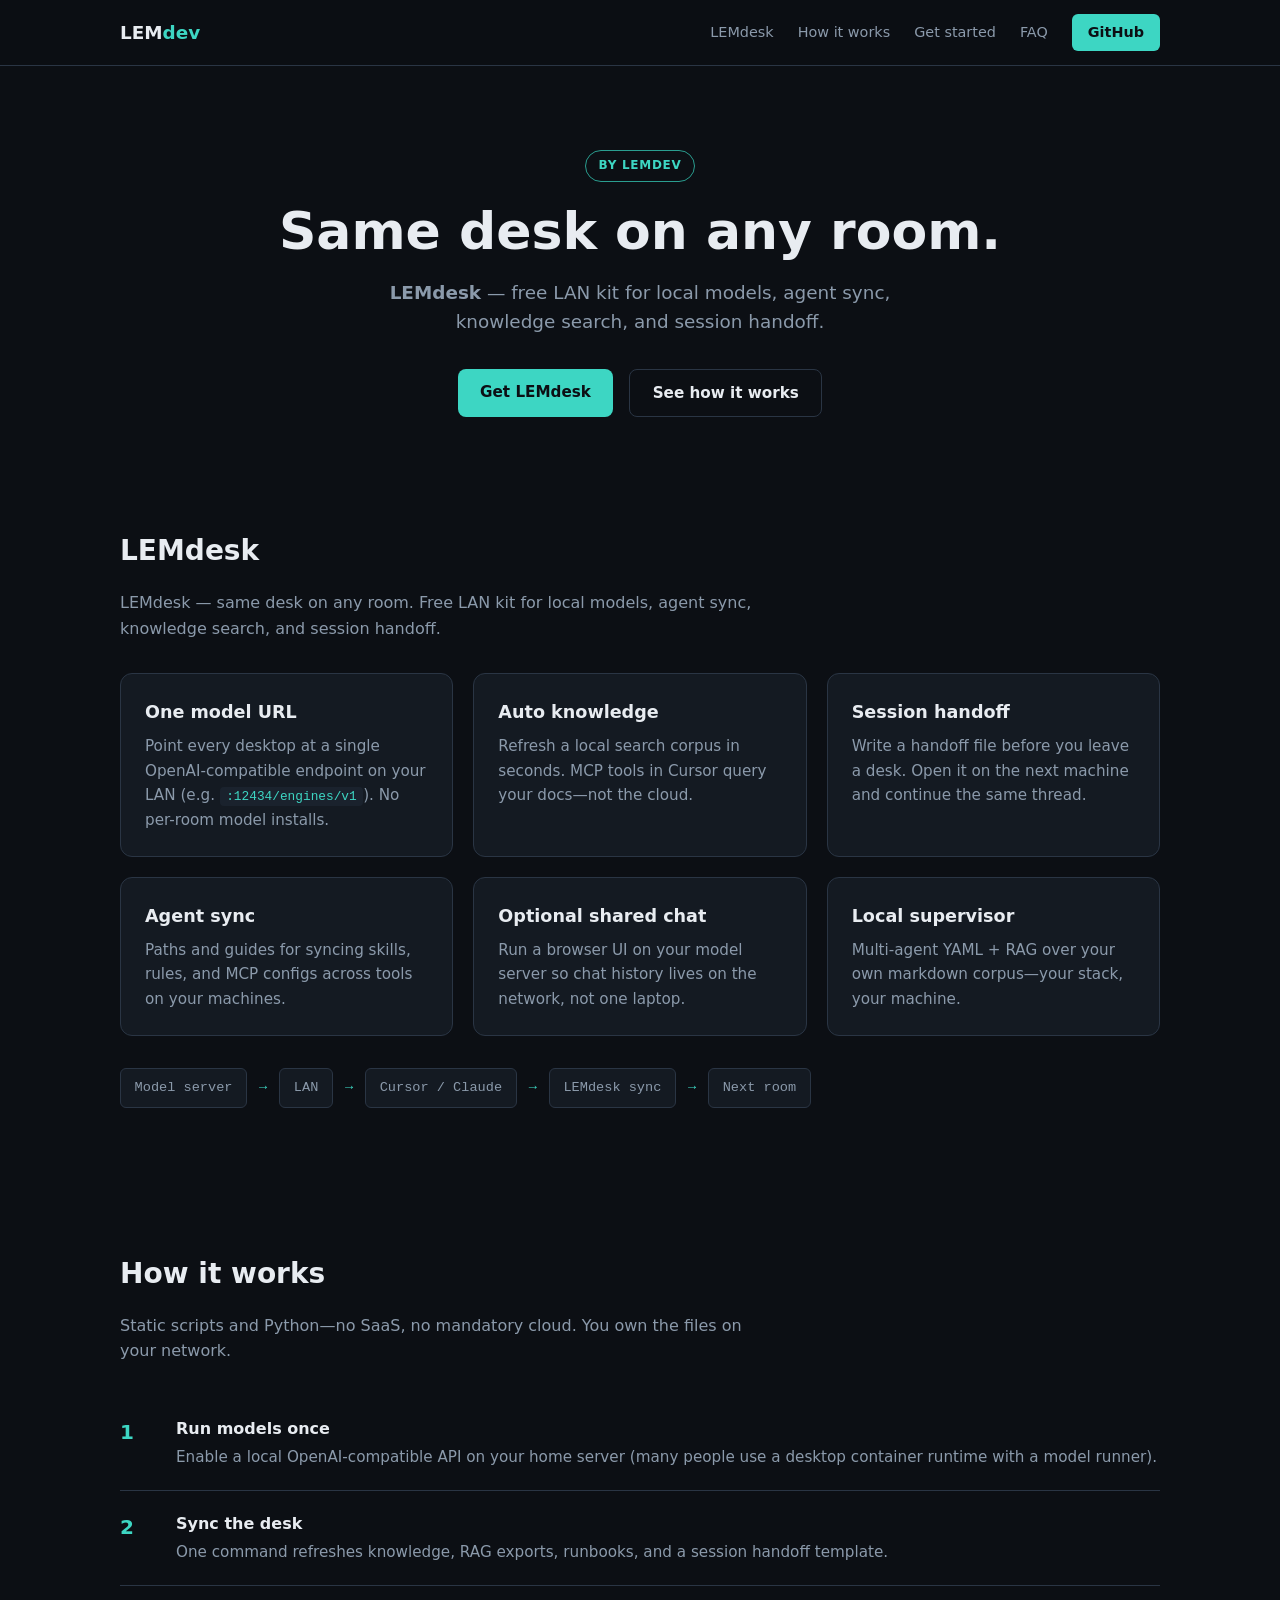
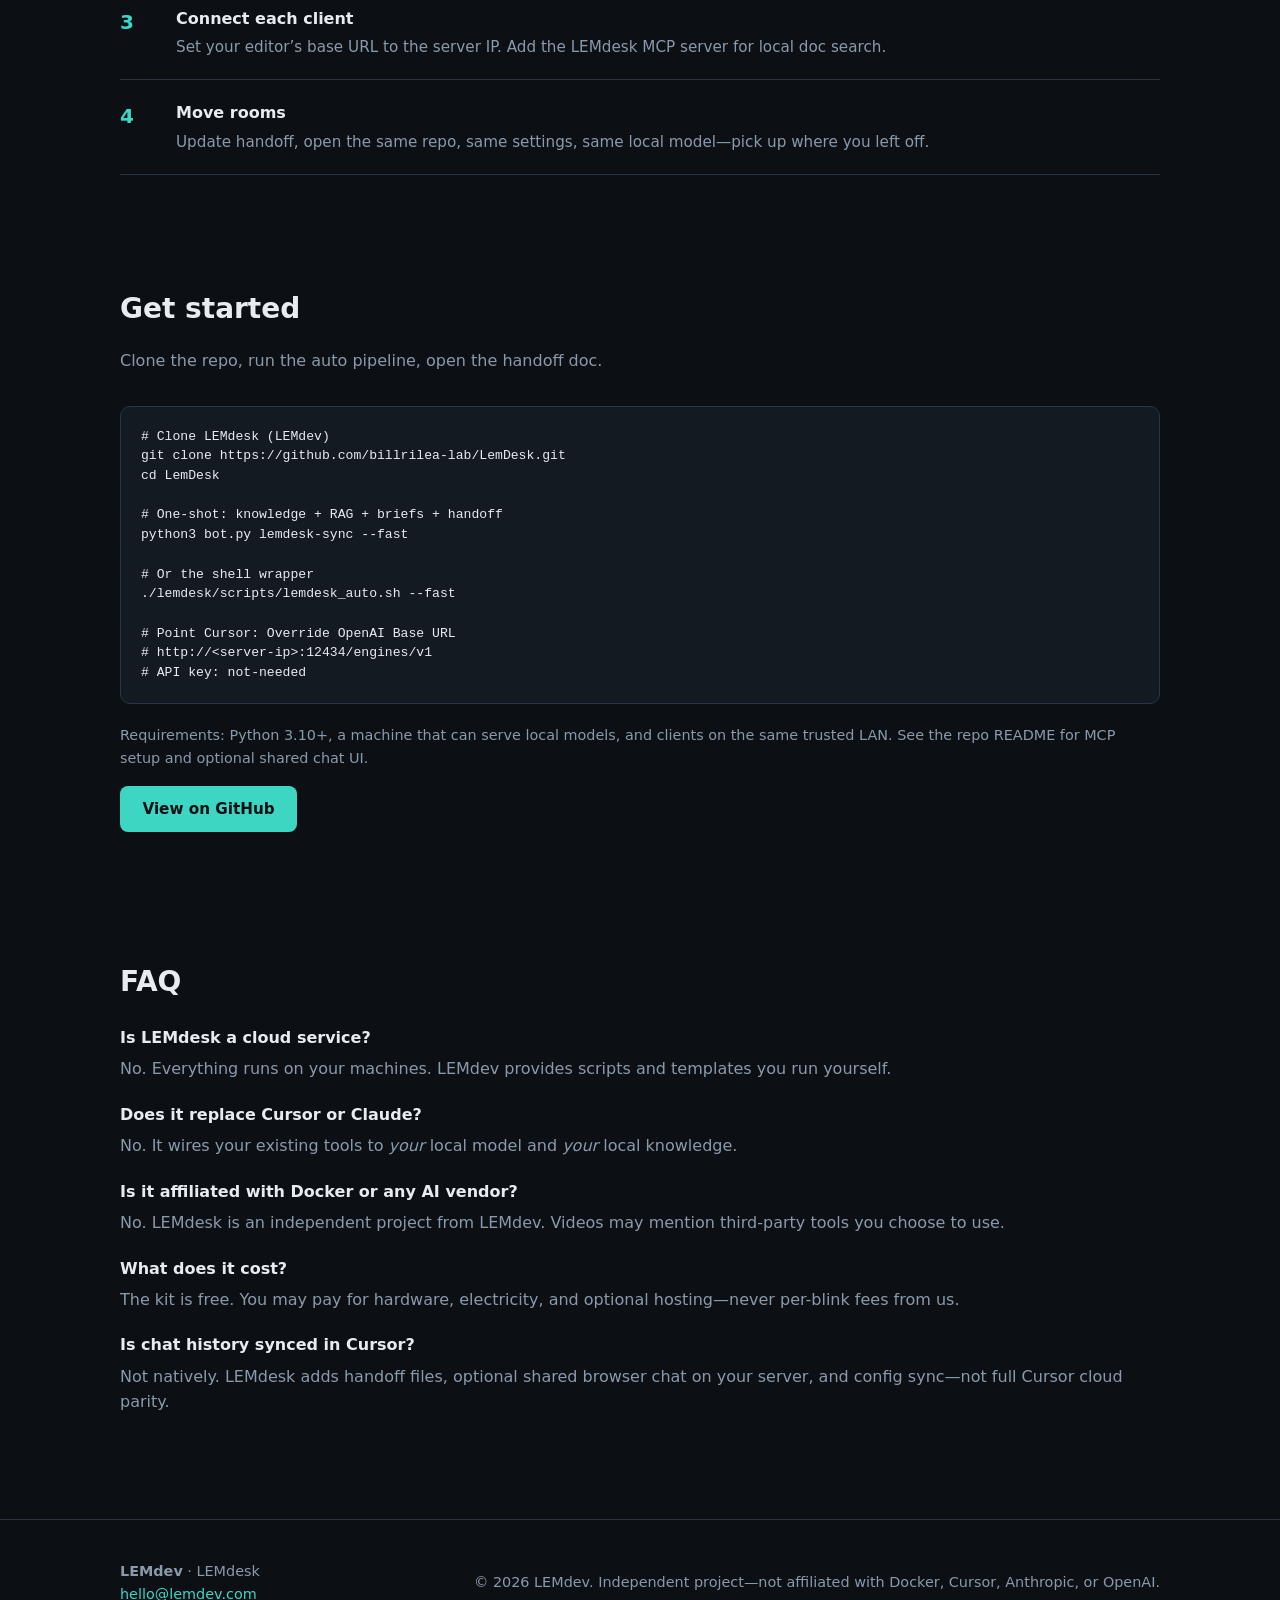
==== index.html @ 8f90606f "LEMdev landing page for GitHub Pages. Custom domain lemdev.com via CNAME + GoDaddy DNS.  Co-authored" ====
<!DOCTYPE html>
<html lang="en">
<head>
  <meta charset="UTF-8">
  <meta name="viewport" content="width=device-width, initial-scale=1">
  <title>LEMdesk — same desk on any room | LEMdev</title>
  <meta name="description" content="LEMdesk — same desk on any room. Free LAN kit for local models, agent sync, knowledge search, and session handoff. By LEMdev.">
  <meta name="author" content="LEMdev">
  <link rel="canonical" href="https://lemdev.com/">
  <meta property="og:title" content="LEMdesk — same desk on any room">
  <meta property="og:description" content="Free LAN kit for local models, agent sync, knowledge search, and session handoff. By LEMdev.">
  <meta property="og:url" content="https://lemdev.com/">
  <meta property="og:type" content="website">
  <link rel="stylesheet" href="css/style.css">
  <link rel="icon" href="data:image/svg+xml,<svg xmlns='http://www.w3.org/2000/svg' viewBox='0 0 32 32'><rect width='32' height='32' rx='6' fill='%230c0f14'/><text x='16' y='22' text-anchor='middle' font-family='system-ui' font-size='14' font-weight='700' fill='%233dd6c3'>L</text></svg>">
</head>
<body>
  <header class="site-header">
    <div class="wrap">
      <a class="logo" href="index.html">LEM<span>dev</span></a>
      <button type="button" class="menu-btn" aria-label="Menu">☰</button>
      <nav class="nav">
        <a href="#lem-desk">LEMdesk</a>
        <a href="#how">How it works</a>
        <a href="#start">Get started</a>
        <a href="#faq">FAQ</a>
        <a class="nav-cta" href="https://github.com/billrilea-lab/LemDesk" rel="noopener">GitHub</a>
      </nav>
    </div>
  </header>

  <main>
    <section class="hero">
      <div class="wrap">
        <p class="hero-badge">By LEMdev</p>
        <h1>Same desk on any room.</h1>
        <p class="lead">
          <strong>LEMdesk</strong> — free LAN kit for local models, agent sync, knowledge search, and session handoff.
        </p>
        <div class="hero-actions">
          <a class="btn btn-primary" href="#start">Get LEMdesk</a>
          <a class="btn btn-ghost" href="#how">See how it works</a>
        </div>
      </div>
    </section>

    <section id="lem-desk">
      <div class="wrap">
        <h2>LEMdesk</h2>
        <p class="section-intro">
          LEMdesk — same desk on any room. Free LAN kit for local models, agent sync, knowledge search, and session handoff.
        </p>
        <div class="grid-3">
          <article class="card">
            <h3>One model URL</h3>
            <p>Point every desktop at a single OpenAI-compatible endpoint on your LAN (e.g. <code>:12434/engines/v1</code>). No per-room model installs.</p>
          </article>
          <article class="card">
            <h3>Auto knowledge</h3>
            <p>Refresh a local search corpus in seconds. MCP tools in Cursor query your docs—not the cloud.</p>
          </article>
          <article class="card">
            <h3>Session handoff</h3>
            <p>Write a handoff file before you leave a desk. Open it on the next machine and continue the same thread.</p>
          </article>
          <article class="card">
            <h3>Agent sync</h3>
            <p>Paths and guides for syncing skills, rules, and MCP configs across tools on your machines.</p>
          </article>
          <article class="card">
            <h3>Optional shared chat</h3>
            <p>Run a browser UI on your model server so chat history lives on the network, not one laptop.</p>
          </article>
          <article class="card">
            <h3>Local supervisor</h3>
            <p>Multi-agent YAML + RAG over your own markdown corpus—your stack, your machine.</p>
          </article>
        </div>
        <div class="flow">
          <span>Model server</span>
          <span class="arrow">→</span>
          <span>LAN</span>
          <span class="arrow">→</span>
          <span>Cursor / Claude</span>
          <span class="arrow">→</span>
          <span>LEMdesk sync</span>
          <span class="arrow">→</span>
          <span>Next room</span>
        </div>
      </div>
    </section>

    <section id="how">
      <div class="wrap">
        <h2>How it works</h2>
        <p class="section-intro">Static scripts and Python—no SaaS, no mandatory cloud. You own the files on your network.</p>
        <ol class="steps">
          <li>
            <div>
              <strong>Run models once</strong>
              <p>Enable a local OpenAI-compatible API on your home server (many people use a desktop container runtime with a model runner).</p>
            </div>
          </li>
          <li>
            <div>
              <strong>Sync the desk</strong>
              <p>One command refreshes knowledge, RAG exports, runbooks, and a session handoff template.</p>
            </div>
          </li>
          <li>
            <div>
              <strong>Connect each client</strong>
              <p>Set your editor’s base URL to the server IP. Add the LEMdesk MCP server for local doc search.</p>
            </div>
          </li>
          <li>
            <div>
              <strong>Move rooms</strong>
              <p>Update handoff, open the same repo, same settings, same local model—pick up where you left off.</p>
            </div>
          </li>
        </ol>
      </div>
    </section>

    <section id="start">
      <div class="wrap">
        <h2>Get started</h2>
        <p class="section-intro">Clone the repo, run the auto pipeline, open the handoff doc.</p>
        <div class="pre-wrap">
          <pre># Clone LEMdesk (LEMdev)
git clone https://github.com/billrilea-lab/LemDesk.git
cd LemDesk

# One-shot: knowledge + RAG + briefs + handoff
python3 bot.py lemdesk-sync --fast

# Or the shell wrapper
./lemdesk/scripts/lemdesk_auto.sh --fast

# Point Cursor: Override OpenAI Base URL
# http://&lt;server-ip&gt;:12434/engines/v1
# API key: not-needed</pre>
        </div>
        <p style="margin-top:1.25rem;color:var(--muted);font-size:0.9rem;">
          Requirements: Python 3.10+, a machine that can serve local models, and clients on the same trusted LAN.
          See the repo README for MCP setup and optional shared chat UI.
        </p>
        <p style="margin-top:1rem;">
          <a class="btn btn-primary" href="https://github.com/billrilea-lab/LemDesk" rel="noopener">View on GitHub</a>
        </p>
      </div>
    </section>

    <section id="faq">
      <div class="wrap">
        <h2>FAQ</h2>
        <dl class="faq">
          <dt>Is LEMdesk a cloud service?</dt>
          <dd>No. Everything runs on your machines. LEMdev provides scripts and templates you run yourself.</dd>

          <dt>Does it replace Cursor or Claude?</dt>
          <dd>No. It wires your existing tools to <em>your</em> local model and <em>your</em> local knowledge.</dd>

          <dt>Is it affiliated with Docker or any AI vendor?</dt>
          <dd>No. LEMdesk is an independent project from LEMdev. Videos may mention third-party tools you choose to use.</dd>

          <dt>What does it cost?</dt>
          <dd>The kit is free. You may pay for hardware, electricity, and optional hosting—never per-blink fees from us.</dd>

          <dt>Is chat history synced in Cursor?</dt>
          <dd>Not natively. LEMdesk adds handoff files, optional shared browser chat on your server, and config sync—not full Cursor cloud parity.</dd>
        </dl>
      </div>
    </section>
  </main>

  <footer class="site-footer">
    <div class="wrap">
      <div>
        <strong>LEMdev</strong> · LEMdesk<br>
        <a href="mailto:hello@lemdev.com">hello@lemdev.com</a>
      </div>
      <div>
        © 2026 LEMdev. Independent project—not affiliated with Docker, Cursor, Anthropic, or OpenAI.
      </div>
    </div>
  </footer>

  <script src="js/main.js"></script>
</body>
</html>
---- css/style.css ----
/* LEMdev / LEMdesk — static site, no build step */

:root {
  --bg: #0c0f14;
  --bg-card: #141a22;
  --bg-elevated: #1a222d;
  --text: #e8ecf1;
  --muted: #8b9aab;
  --accent: #3dd6c3;
  --accent-dim: #2a9d8f;
  --border: #2a3544;
  --font: "Segoe UI", system-ui, -apple-system, sans-serif;
  --mono: "SF Mono", "Cascadia Code", "Consolas", monospace;
}

*,
*::before,
*::after {
  box-sizing: border-box;
}

html {
  scroll-behavior: smooth;
}

body {
  margin: 0;
  font-family: var(--font);
  background: var(--bg);
  color: var(--text);
  line-height: 1.6;
  -webkit-font-smoothing: antialiased;
}

a {
  color: var(--accent);
  text-decoration: none;
}

a:hover {
  text-decoration: underline;
}

.wrap {
  max-width: 1080px;
  margin: 0 auto;
  padding: 0 1.25rem;
}

/* Header */
.site-header {
  border-bottom: 1px solid var(--border);
  background: rgba(12, 15, 20, 0.92);
  position: sticky;
  top: 0;
  z-index: 100;
  backdrop-filter: blur(8px);
}

.site-header .wrap {
  display: flex;
  align-items: center;
  justify-content: space-between;
  padding: 0.85rem 1.25rem;
}

.logo {
  font-weight: 700;
  font-size: 1.15rem;
  color: var(--text);
  text-decoration: none;
}

.logo span {
  color: var(--accent);
}

.nav {
  display: flex;
  gap: 1.5rem;
  align-items: center;
}

.nav a {
  color: var(--muted);
  font-size: 0.9rem;
  text-decoration: none;
}

.nav a:hover {
  color: var(--text);
}

.nav-cta {
  background: var(--accent);
  color: var(--bg) !important;
  padding: 0.45rem 1rem;
  border-radius: 6px;
  font-weight: 600;
}

.nav-cta:hover {
  background: var(--accent-dim);
  text-decoration: none;
}

/* Hero */
.hero {
  padding: 4.5rem 0 3.5rem;
  text-align: center;
}

.hero-badge {
  display: inline-block;
  font-size: 0.75rem;
  font-weight: 600;
  letter-spacing: 0.06em;
  text-transform: uppercase;
  color: var(--accent);
  border: 1px solid var(--accent-dim);
  padding: 0.35rem 0.75rem;
  border-radius: 999px;
  margin-bottom: 1.25rem;
}

.hero h1 {
  font-size: clamp(2.2rem, 5vw, 3.25rem);
  line-height: 1.15;
  margin: 0 0 1rem;
  font-weight: 700;
}

.hero .lead {
  font-size: 1.15rem;
  color: var(--muted);
  max-width: 560px;
  margin: 0 auto 2rem;
}

.hero-actions {
  display: flex;
  gap: 1rem;
  justify-content: center;
  flex-wrap: wrap;
}

.btn {
  display: inline-block;
  padding: 0.7rem 1.4rem;
  border-radius: 8px;
  font-weight: 600;
  font-size: 0.95rem;
  text-decoration: none;
  border: none;
  cursor: pointer;
}

.btn-primary {
  background: var(--accent);
  color: var(--bg);
}

.btn-primary:hover {
  background: var(--accent-dim);
  text-decoration: none;
}

.btn-ghost {
  background: transparent;
  color: var(--text);
  border: 1px solid var(--border);
}

.btn-ghost:hover {
  border-color: var(--muted);
  text-decoration: none;
}

/* Sections */
section {
  padding: 3.5rem 0;
}

section h2 {
  font-size: 1.75rem;
  margin: 0 0 0.5rem;
}

.section-intro {
  color: var(--muted);
  max-width: 640px;
  margin-bottom: 2rem;
}

.grid-3 {
  display: grid;
  grid-template-columns: repeat(auto-fit, minmax(260px, 1fr));
  gap: 1.25rem;
}

.card {
  background: var(--bg-card);
  border: 1px solid var(--border);
  border-radius: 12px;
  padding: 1.5rem;
}

.card h3 {
  margin: 0 0 0.5rem;
  font-size: 1.1rem;
}

.card p {
  margin: 0;
  color: var(--muted);
  font-size: 0.95rem;
}

.card code {
  font-family: var(--mono);
  font-size: 0.8rem;
  background: var(--bg-elevated);
  padding: 0.15rem 0.4rem;
  border-radius: 4px;
  color: var(--accent);
}

/* Flow */
.flow {
  display: flex;
  flex-wrap: wrap;
  gap: 0.75rem;
  align-items: center;
  font-family: var(--mono);
  font-size: 0.85rem;
  color: var(--muted);
  margin: 2rem 0;
}

.flow span {
  background: var(--bg-card);
  border: 1px solid var(--border);
  padding: 0.5rem 0.85rem;
  border-radius: 6px;
}

.flow .arrow {
  color: var(--accent);
  border: none;
  background: none;
  padding: 0;
}

/* Steps */
.steps {
  list-style: none;
  padding: 0;
  margin: 0;
  counter-reset: step;
}

.steps li {
  counter-increment: step;
  padding: 1.25rem 0;
  border-bottom: 1px solid var(--border);
  display: grid;
  grid-template-columns: 2.5rem 1fr;
  gap: 1rem;
}

.steps li::before {
  content: counter(step);
  font-weight: 700;
  color: var(--accent);
  font-size: 1.25rem;
}

.steps li strong {
  display: block;
  margin-bottom: 0.25rem;
}

.steps li p {
  margin: 0;
  color: var(--muted);
  font-size: 0.95rem;
}

/* Code block */
.pre-wrap {
  background: var(--bg-card);
  border: 1px solid var(--border);
  border-radius: 10px;
  padding: 1.25rem;
  overflow-x: auto;
}

pre {
  margin: 0;
  font-family: var(--mono);
  font-size: 0.82rem;
  line-height: 1.5;
  color: var(--text);
}

/* FAQ */
.faq dt {
  font-weight: 600;
  margin-top: 1.25rem;
}

.faq dd {
  margin: 0.35rem 0 0;
  color: var(--muted);
}

/* Footer */
.site-footer {
  border-top: 1px solid var(--border);
  padding: 2.5rem 0;
  margin-top: 2rem;
  color: var(--muted);
  font-size: 0.9rem;
}

.site-footer .wrap {
  display: flex;
  flex-wrap: wrap;
  justify-content: space-between;
  gap: 1rem;
  align-items: center;
}

/* Mobile nav */
.menu-btn {
  display: none;
  background: none;
  border: 1px solid var(--border);
  color: var(--text);
  padding: 0.4rem 0.6rem;
  border-radius: 6px;
  font-size: 1rem;
}

@media (max-width: 720px) {
  .menu-btn {
    display: block;
  }

  .nav {
    display: none;
    position: absolute;
    top: 100%;
    left: 0;
    right: 0;
    background: var(--bg-card);
    border-bottom: 1px solid var(--border);
    flex-direction: column;
    padding: 1rem 1.25rem;
    gap: 0.75rem;
  }

  .nav.open {
    display: flex;
  }

  .site-header .wrap {
    position: relative;
  }
}
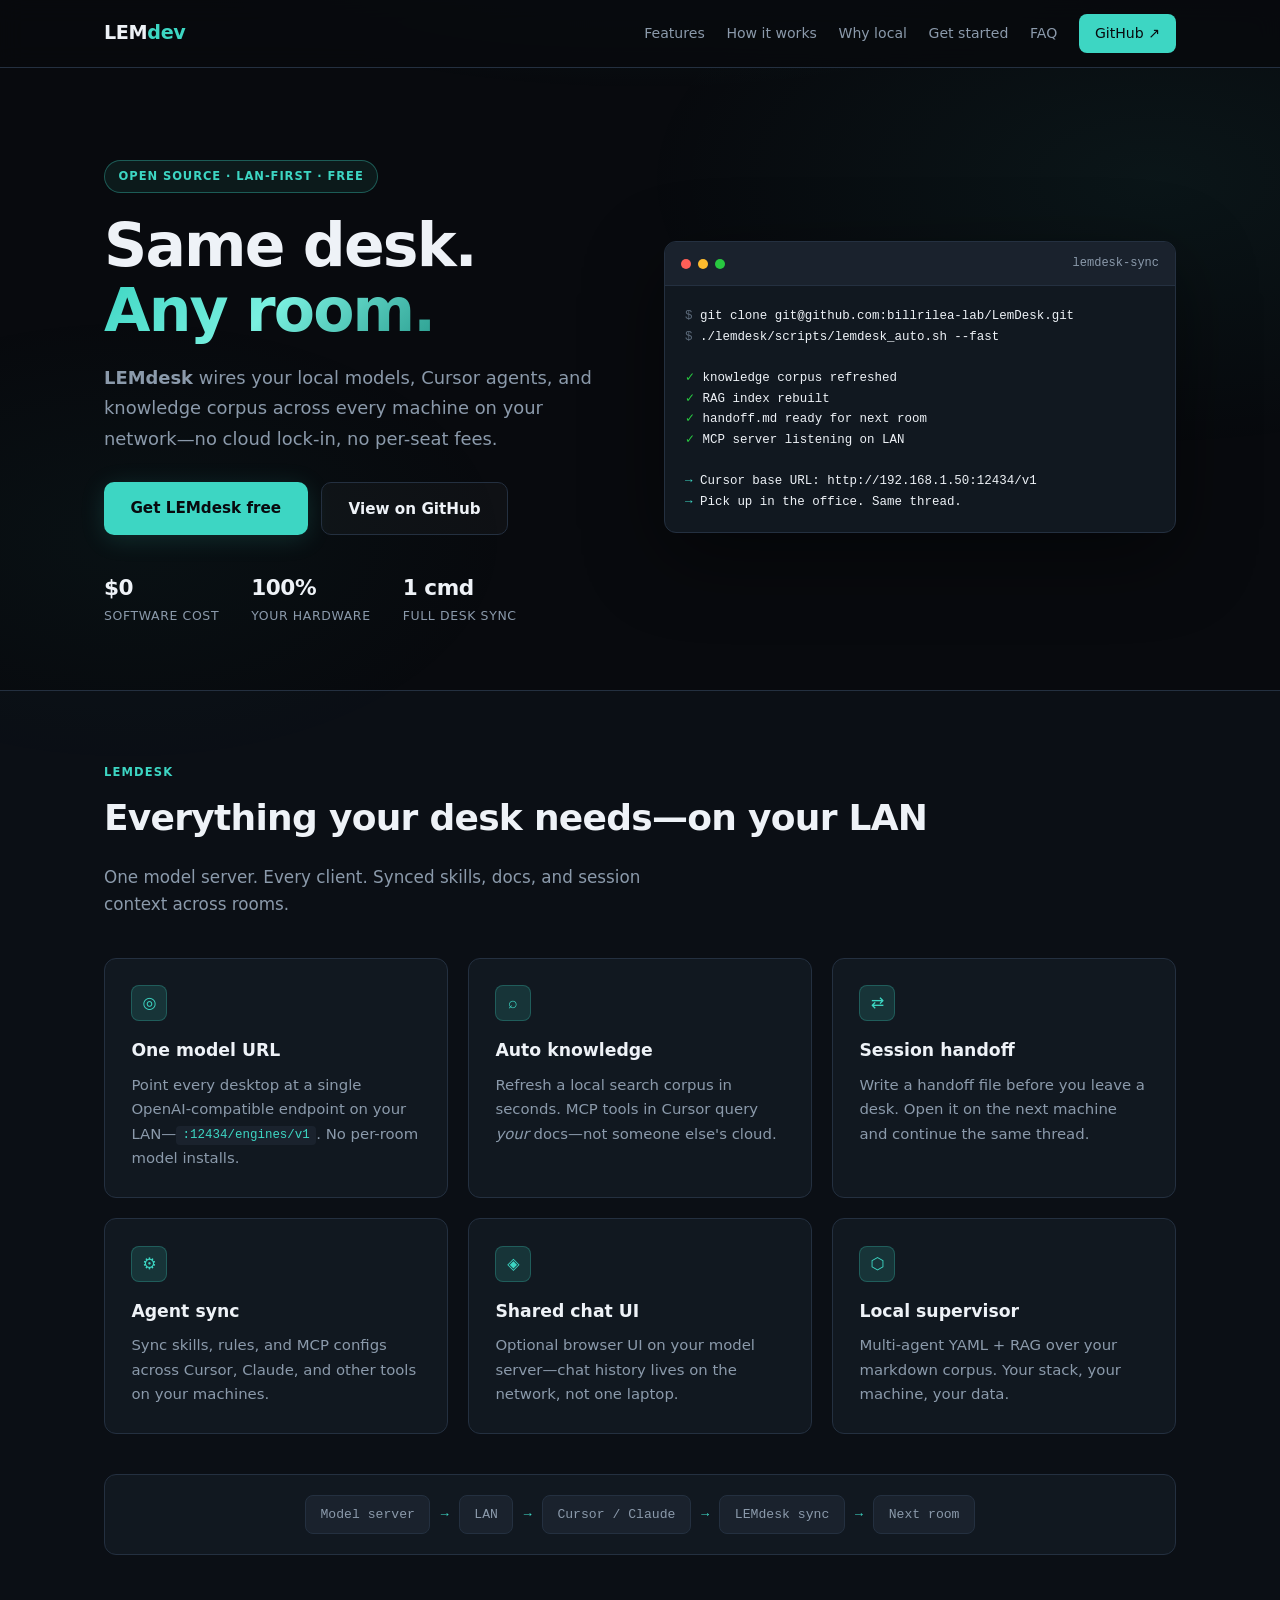
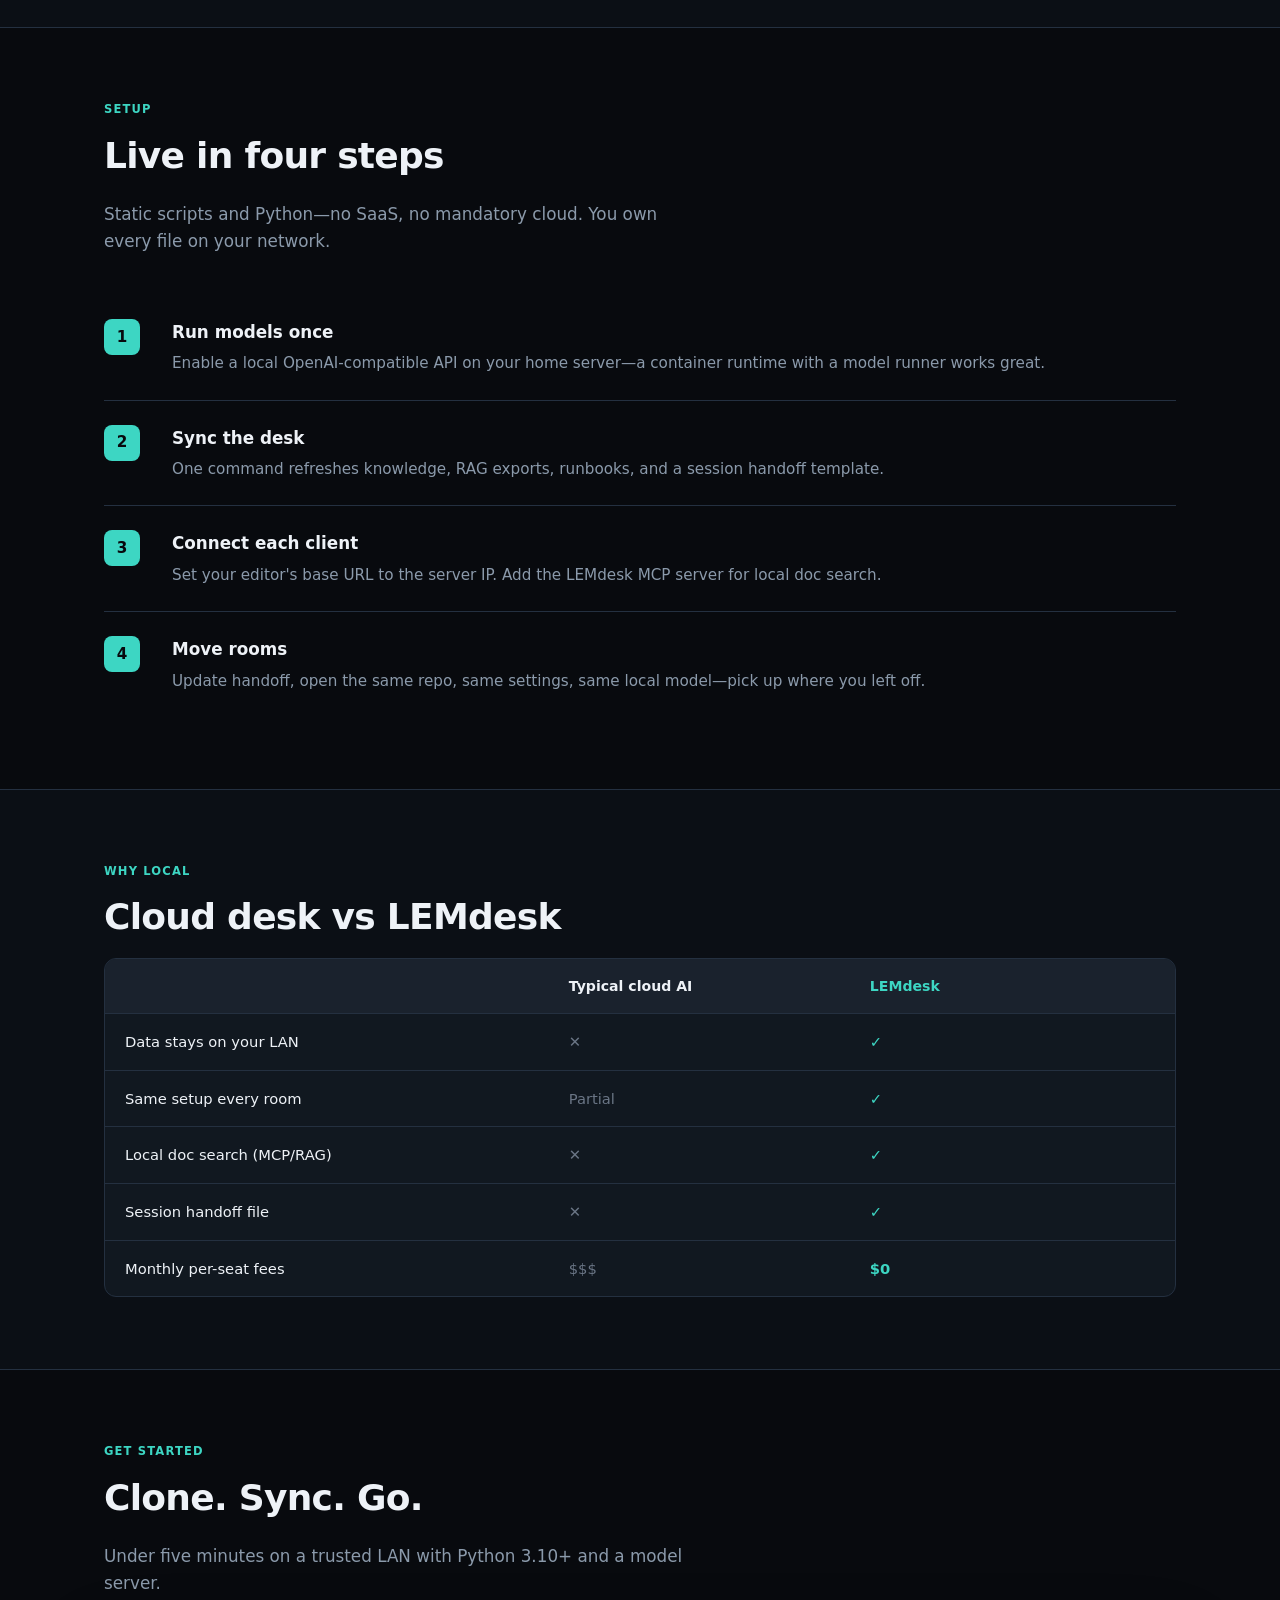
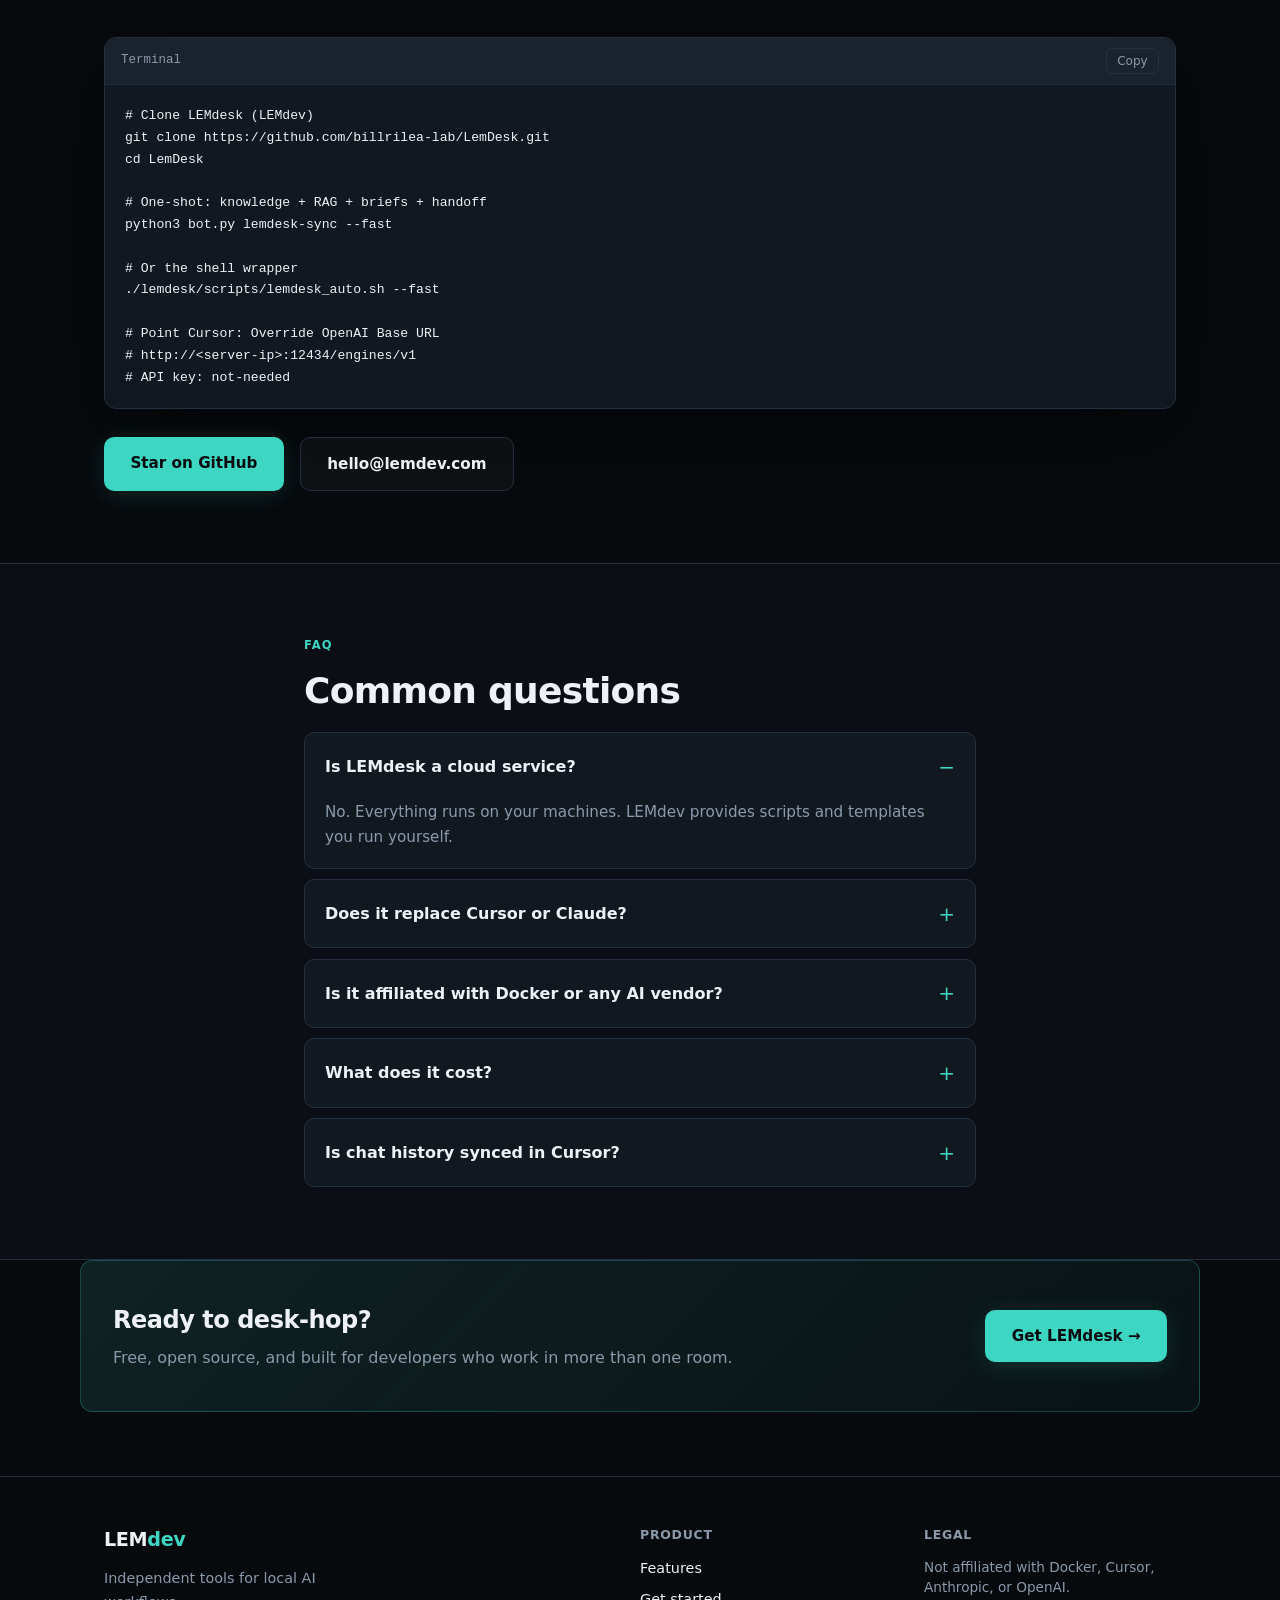
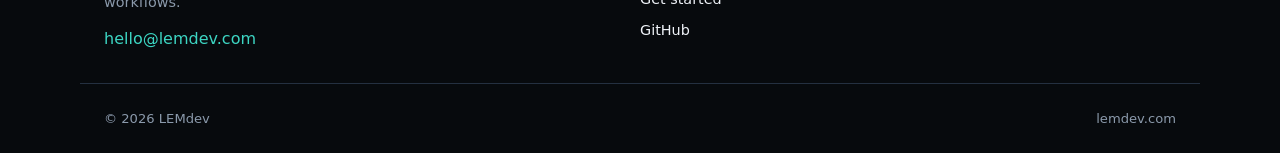
==== commit 38fc172b: "Max out landing page: hero terminal, compare table, FAQ accordion, animations. Polished dark theme, " ====
--- a/index.html
+++ b/index.html
@@ -6,77 +6,113 @@
   <title>LEMdesk — same desk on any room | LEMdev</title>
   <meta name="description" content="LEMdesk — same desk on any room. Free LAN kit for local models, agent sync, knowledge search, and session handoff. By LEMdev.">
   <meta name="author" content="LEMdev">
+  <meta name="theme-color" content="#0c0f14">
   <link rel="canonical" href="https://lemdev.com/">
   <meta property="og:title" content="LEMdesk — same desk on any room">
-  <meta property="og:description" content="Free LAN kit for local models, agent sync, knowledge search, and session handoff. By LEMdev.">
+  <meta property="og:description" content="Free LAN kit for local models, agent sync, knowledge search, and session handoff. Your desk, every room.">
   <meta property="og:url" content="https://lemdev.com/">
   <meta property="og:type" content="website">
+  <meta property="og:site_name" content="LEMdev">
+  <meta name="twitter:card" content="summary_large_image">
+  <meta name="twitter:title" content="LEMdesk — same desk on any room">
+  <meta name="twitter:description" content="Free LAN kit for local AI. Sync models, knowledge, and session handoff across every machine on your network.">
   <link rel="stylesheet" href="css/style.css">
   <link rel="icon" href="data:image/svg+xml,<svg xmlns='http://www.w3.org/2000/svg' viewBox='0 0 32 32'><rect width='32' height='32' rx='6' fill='%230c0f14'/><text x='16' y='22' text-anchor='middle' font-family='system-ui' font-size='14' font-weight='700' fill='%233dd6c3'>L</text></svg>">
 </head>
 <body>
+  <div class="bg-glow" aria-hidden="true"></div>
+
   <header class="site-header">
     <div class="wrap">
-      <a class="logo" href="index.html">LEM<span>dev</span></a>
-      <button type="button" class="menu-btn" aria-label="Menu">☰</button>
+      <a class="logo" href="/">LEM<span>dev</span></a>
+      <button type="button" class="menu-btn" aria-label="Menu" aria-expanded="false">☰</button>
       <nav class="nav">
-        <a href="#lem-desk">LEMdesk</a>
+        <a href="#features">Features</a>
         <a href="#how">How it works</a>
+        <a href="#compare">Why local</a>
         <a href="#start">Get started</a>
         <a href="#faq">FAQ</a>
-        <a class="nav-cta" href="https://github.com/billrilea-lab/LemDesk" rel="noopener">GitHub</a>
+        <a class="nav-cta" href="https://github.com/billrilea-lab/LemDesk" rel="noopener noreferrer">GitHub ↗</a>
       </nav>
     </div>
   </header>
 
   <main>
     <section class="hero">
+      <div class="wrap hero-grid">
+        <div class="hero-copy reveal">
+          <p class="hero-badge">Open source · LAN-first · Free</p>
+          <h1>Same desk.<br><span class="gradient-text">Any room.</span></h1>
+          <p class="lead">
+            <strong>LEMdesk</strong> wires your local models, Cursor agents, and knowledge corpus across every machine on your network—no cloud lock-in, no per-seat fees.
+          </p>
+          <div class="hero-actions">
+            <a class="btn btn-primary btn-lg" href="#start">Get LEMdesk free</a>
+            <a class="btn btn-ghost btn-lg" href="https://github.com/billrilea-lab/LemDesk" rel="noopener noreferrer">View on GitHub</a>
+          </div>
+          <ul class="hero-stats">
+            <li><strong>$0</strong><span>software cost</span></li>
+            <li><strong>100%</strong><span>your hardware</span></li>
+            <li><strong>1 cmd</strong><span>full desk sync</span></li>
+          </ul>
+        </div>
+        <div class="hero-terminal reveal reveal-delay" aria-label="Example workflow">
+          <div class="terminal-chrome">
+            <span></span><span></span><span></span>
+            <em>lemdesk-sync</em>
+          </div>
+          <pre class="terminal-body"><code><span class="t-dim">$</span> git clone git@github.com:billrilea-lab/LemDesk.git
+<span class="t-dim">$</span> ./lemdesk/scripts/lemdesk_auto.sh --fast
+
+<span class="t-ok">✓</span> knowledge corpus refreshed
+<span class="t-ok">✓</span> RAG index rebuilt
+<span class="t-ok">✓</span> handoff.md ready for next room
+<span class="t-ok">✓</span> MCP server listening on LAN
+
+<span class="t-accent">→</span> Cursor base URL: http://192.168.1.50:12434/v1
+<span class="t-accent">→</span> Pick up in the office. Same thread.</code></pre>
+        </div>
+      </div>
+    </section>
+
+    <section id="features" class="section-alt">
       <div class="wrap">
-        <p class="hero-badge">By LEMdev</p>
-        <h1>Same desk on any room.</h1>
-        <p class="lead">
-          <strong>LEMdesk</strong> — free LAN kit for local models, agent sync, knowledge search, and session handoff.
-        </p>
-        <div class="hero-actions">
-          <a class="btn btn-primary" href="#start">Get LEMdesk</a>
-          <a class="btn btn-ghost" href="#how">See how it works</a>
-        </div>
-      </div>
-    </section>
-
-    <section id="lem-desk">
-      <div class="wrap">
-        <h2>LEMdesk</h2>
-        <p class="section-intro">
-          LEMdesk — same desk on any room. Free LAN kit for local models, agent sync, knowledge search, and session handoff.
-        </p>
+        <p class="eyebrow reveal">LEMdesk</p>
+        <h2 class="reveal">Everything your desk needs—on your LAN</h2>
+        <p class="section-intro reveal">One model server. Every client. Synced skills, docs, and session context across rooms.</p>
         <div class="grid-3">
-          <article class="card">
+          <article class="card reveal">
+            <div class="card-icon" aria-hidden="true">◎</div>
             <h3>One model URL</h3>
-            <p>Point every desktop at a single OpenAI-compatible endpoint on your LAN (e.g. <code>:12434/engines/v1</code>). No per-room model installs.</p>
-          </article>
-          <article class="card">
+            <p>Point every desktop at a single OpenAI-compatible endpoint on your LAN—<code>:12434/engines/v1</code>. No per-room model installs.</p>
+          </article>
+          <article class="card reveal">
+            <div class="card-icon" aria-hidden="true">⌕</div>
             <h3>Auto knowledge</h3>
-            <p>Refresh a local search corpus in seconds. MCP tools in Cursor query your docs—not the cloud.</p>
-          </article>
-          <article class="card">
+            <p>Refresh a local search corpus in seconds. MCP tools in Cursor query <em>your</em> docs—not someone else's cloud.</p>
+          </article>
+          <article class="card reveal">
+            <div class="card-icon" aria-hidden="true">⇄</div>
             <h3>Session handoff</h3>
             <p>Write a handoff file before you leave a desk. Open it on the next machine and continue the same thread.</p>
           </article>
-          <article class="card">
+          <article class="card reveal">
+            <div class="card-icon" aria-hidden="true">⚙</div>
             <h3>Agent sync</h3>
-            <p>Paths and guides for syncing skills, rules, and MCP configs across tools on your machines.</p>
-          </article>
-          <article class="card">
-            <h3>Optional shared chat</h3>
-            <p>Run a browser UI on your model server so chat history lives on the network, not one laptop.</p>
-          </article>
-          <article class="card">
+            <p>Sync skills, rules, and MCP configs across Cursor, Claude, and other tools on your machines.</p>
+          </article>
+          <article class="card reveal">
+            <div class="card-icon" aria-hidden="true">◈</div>
+            <h3>Shared chat UI</h3>
+            <p>Optional browser UI on your model server—chat history lives on the network, not one laptop.</p>
+          </article>
+          <article class="card reveal">
+            <div class="card-icon" aria-hidden="true">⬡</div>
             <h3>Local supervisor</h3>
-            <p>Multi-agent YAML + RAG over your own markdown corpus—your stack, your machine.</p>
-          </article>
-        </div>
-        <div class="flow">
+            <p>Multi-agent YAML + RAG over your markdown corpus. Your stack, your machine, your data.</p>
+          </article>
+        </div>
+        <div class="flow reveal">
           <span>Model server</span>
           <span class="arrow">→</span>
           <span>LAN</span>
@@ -92,28 +128,29 @@
 
     <section id="how">
       <div class="wrap">
-        <h2>How it works</h2>
-        <p class="section-intro">Static scripts and Python—no SaaS, no mandatory cloud. You own the files on your network.</p>
+        <p class="eyebrow reveal">Setup</p>
+        <h2 class="reveal">Live in four steps</h2>
+        <p class="section-intro reveal">Static scripts and Python—no SaaS, no mandatory cloud. You own every file on your network.</p>
         <ol class="steps">
-          <li>
+          <li class="reveal">
             <div>
               <strong>Run models once</strong>
-              <p>Enable a local OpenAI-compatible API on your home server (many people use a desktop container runtime with a model runner).</p>
+              <p>Enable a local OpenAI-compatible API on your home server—a container runtime with a model runner works great.</p>
             </div>
           </li>
-          <li>
+          <li class="reveal">
             <div>
               <strong>Sync the desk</strong>
               <p>One command refreshes knowledge, RAG exports, runbooks, and a session handoff template.</p>
             </div>
           </li>
-          <li>
+          <li class="reveal">
             <div>
               <strong>Connect each client</strong>
-              <p>Set your editor’s base URL to the server IP. Add the LEMdesk MCP server for local doc search.</p>
+              <p>Set your editor's base URL to the server IP. Add the LEMdesk MCP server for local doc search.</p>
             </div>
           </li>
-          <li>
+          <li class="reveal">
             <div>
               <strong>Move rooms</strong>
               <p>Update handoff, open the same repo, same settings, same local model—pick up where you left off.</p>
@@ -123,12 +160,54 @@
       </div>
     </section>
 
+    <section id="compare" class="section-alt">
+      <div class="wrap">
+        <p class="eyebrow reveal">Why local</p>
+        <h2 class="reveal">Cloud desk vs LEMdesk</h2>
+        <div class="compare-table reveal">
+          <div class="compare-head">
+            <span></span>
+            <span>Typical cloud AI</span>
+            <span class="highlight-col">LEMdesk</span>
+          </div>
+          <div class="compare-row">
+            <span>Data stays on your LAN</span>
+            <span class="no">✕</span>
+            <span class="yes">✓</span>
+          </div>
+          <div class="compare-row">
+            <span>Same setup every room</span>
+            <span class="no">Partial</span>
+            <span class="yes">✓</span>
+          </div>
+          <div class="compare-row">
+            <span>Local doc search (MCP/RAG)</span>
+            <span class="no">✕</span>
+            <span class="yes">✓</span>
+          </div>
+          <div class="compare-row">
+            <span>Session handoff file</span>
+            <span class="no">✕</span>
+            <span class="yes">✓</span>
+          </div>
+          <div class="compare-row">
+            <span>Monthly per-seat fees</span>
+            <span class="no">$$$</span>
+            <span class="yes">$0</span>
+          </div>
+        </div>
+      </div>
+    </section>
+
     <section id="start">
       <div class="wrap">
-        <h2>Get started</h2>
-        <p class="section-intro">Clone the repo, run the auto pipeline, open the handoff doc.</p>
-        <div class="pre-wrap">
-          <pre># Clone LEMdesk (LEMdev)
+        <p class="eyebrow reveal">Get started</p>
+        <h2 class="reveal">Clone. Sync. Go.</h2>
+        <p class="section-intro reveal">Under five minutes on a trusted LAN with Python 3.10+ and a model server.</p>
+        <div class="code-block reveal">
+          <div class="code-header">
+            <span>Terminal</span>
+            <button type="button" class="copy-btn" data-copy="# Clone LEMdesk (LEMdev)
 git clone https://github.com/billrilea-lab/LemDesk.git
 cd LemDesk
 
@@ -140,50 +219,90 @@
 
 # Point Cursor: Override OpenAI Base URL
 # http://&lt;server-ip&gt;:12434/engines/v1
-# API key: not-needed</pre>
-        </div>
-        <p style="margin-top:1.25rem;color:var(--muted);font-size:0.9rem;">
-          Requirements: Python 3.10+, a machine that can serve local models, and clients on the same trusted LAN.
-          See the repo README for MCP setup and optional shared chat UI.
-        </p>
-        <p style="margin-top:1rem;">
-          <a class="btn btn-primary" href="https://github.com/billrilea-lab/LemDesk" rel="noopener">View on GitHub</a>
-        </p>
-      </div>
-    </section>
-
-    <section id="faq">
-      <div class="wrap">
-        <h2>FAQ</h2>
-        <dl class="faq">
-          <dt>Is LEMdesk a cloud service?</dt>
-          <dd>No. Everything runs on your machines. LEMdev provides scripts and templates you run yourself.</dd>
-
-          <dt>Does it replace Cursor or Claude?</dt>
-          <dd>No. It wires your existing tools to <em>your</em> local model and <em>your</em> local knowledge.</dd>
-
-          <dt>Is it affiliated with Docker or any AI vendor?</dt>
-          <dd>No. LEMdesk is an independent project from LEMdev. Videos may mention third-party tools you choose to use.</dd>
-
-          <dt>What does it cost?</dt>
-          <dd>The kit is free. You may pay for hardware, electricity, and optional hosting—never per-blink fees from us.</dd>
-
-          <dt>Is chat history synced in Cursor?</dt>
-          <dd>Not natively. LEMdesk adds handoff files, optional shared browser chat on your server, and config sync—not full Cursor cloud parity.</dd>
-        </dl>
+# API key: not-needed">Copy</button>
+          </div>
+          <pre><code># Clone LEMdesk (LEMdev)
+git clone https://github.com/billrilea-lab/LemDesk.git
+cd LemDesk
+
+# One-shot: knowledge + RAG + briefs + handoff
+python3 bot.py lemdesk-sync --fast
+
+# Or the shell wrapper
+./lemdesk/scripts/lemdesk_auto.sh --fast
+
+# Point Cursor: Override OpenAI Base URL
+# http://&lt;server-ip&gt;:12434/engines/v1
+# API key: not-needed</code></pre>
+        </div>
+        <div class="start-actions reveal">
+          <a class="btn btn-primary btn-lg" href="https://github.com/billrilea-lab/LemDesk" rel="noopener noreferrer">Star on GitHub</a>
+          <a class="btn btn-ghost btn-lg" href="mailto:hello@lemdev.com">hello@lemdev.com</a>
+        </div>
+      </div>
+    </section>
+
+    <section id="faq" class="section-alt">
+      <div class="wrap wrap-narrow">
+        <p class="eyebrow reveal">FAQ</p>
+        <h2 class="reveal">Common questions</h2>
+        <div class="faq-list reveal">
+          <details class="faq-item" open>
+            <summary>Is LEMdesk a cloud service?</summary>
+            <p>No. Everything runs on your machines. LEMdev provides scripts and templates you run yourself.</p>
+          </details>
+          <details class="faq-item">
+            <summary>Does it replace Cursor or Claude?</summary>
+            <p>No. It wires your existing tools to <em>your</em> local model and <em>your</em> local knowledge.</p>
+          </details>
+          <details class="faq-item">
+            <summary>Is it affiliated with Docker or any AI vendor?</summary>
+            <p>No. LEMdesk is an independent project from LEMdev. You choose which third-party tools to use.</p>
+          </details>
+          <details class="faq-item">
+            <summary>What does it cost?</summary>
+            <p>The kit is free. You may pay for hardware, electricity, and your domain—never per-seat fees from us.</p>
+          </details>
+          <details class="faq-item">
+            <summary>Is chat history synced in Cursor?</summary>
+            <p>Not natively. LEMdesk adds handoff files, optional shared browser chat, and config sync—not full Cursor cloud parity.</p>
+          </details>
+        </div>
+      </div>
+    </section>
+
+    <section class="cta-banner">
+      <div class="wrap cta-inner reveal">
+        <div>
+          <h2>Ready to desk-hop?</h2>
+          <p>Free, open source, and built for developers who work in more than one room.</p>
+        </div>
+        <a class="btn btn-primary btn-lg" href="https://github.com/billrilea-lab/LemDesk" rel="noopener noreferrer">Get LEMdesk →</a>
       </div>
     </section>
   </main>
 
   <footer class="site-footer">
-    <div class="wrap">
-      <div>
-        <strong>LEMdev</strong> · LEMdesk<br>
+    <div class="wrap footer-grid">
+      <div class="footer-brand">
+        <a class="logo" href="/">LEM<span>dev</span></a>
+        <p>Independent tools for local AI workflows.</p>
         <a href="mailto:hello@lemdev.com">hello@lemdev.com</a>
       </div>
-      <div>
-        © 2026 LEMdev. Independent project—not affiliated with Docker, Cursor, Anthropic, or OpenAI.
-      </div>
+      <div class="footer-links">
+        <strong>Product</strong>
+        <a href="#features">Features</a>
+        <a href="#start">Get started</a>
+        <a href="https://github.com/billrilea-lab/LemDesk" rel="noopener noreferrer">GitHub</a>
+      </div>
+      <div class="footer-links">
+        <strong>Legal</strong>
+        <p class="footer-note">Not affiliated with Docker, Cursor, Anthropic, or OpenAI.</p>
+      </div>
+    </div>
+    <div class="wrap footer-bottom">
+      <span>© 2026 LEMdev</span>
+      <span>lemdev.com</span>
     </div>
   </footer>
 
--- a/css/style.css
+++ b/css/style.css
@@ -1,16 +1,19 @@
-/* LEMdev / LEMdesk — static site, no build step */
+/* LEMdev / LEMdesk — maxed static site */
 
 :root {
-  --bg: #0c0f14;
-  --bg-card: #141a22;
+  --bg: #080a0e;
+  --bg-card: #111820;
   --bg-elevated: #1a222d;
-  --text: #e8ecf1;
+  --text: #eef2f7;
   --muted: #8b9aab;
   --accent: #3dd6c3;
   --accent-dim: #2a9d8f;
-  --border: #2a3544;
-  --font: "Segoe UI", system-ui, -apple-system, sans-serif;
+  --accent-glow: rgba(61, 214, 195, 0.15);
+  --border: #243040;
+  --font: "Segoe UI", system-ui, -apple-system, BlinkMacSystemFont, sans-serif;
   --mono: "SF Mono", "Cascadia Code", "Consolas", monospace;
+  --radius: 12px;
+  --shadow: 0 24px 80px rgba(0, 0, 0, 0.45);
 }
 
 *,
@@ -23,6 +26,17 @@
   scroll-behavior: smooth;
 }
 
+@media (prefers-reduced-motion: reduce) {
+  html {
+    scroll-behavior: auto;
+  }
+
+  .reveal {
+    opacity: 1 !important;
+    transform: none !important;
+  }
+}
+
 body {
   margin: 0;
   font-family: var(--font);
@@ -30,6 +44,7 @@
   color: var(--text);
   line-height: 1.6;
   -webkit-font-smoothing: antialiased;
+  overflow-x: hidden;
 }
 
 a {
@@ -42,31 +57,55 @@
 }
 
 .wrap {
-  max-width: 1080px;
+  max-width: 1120px;
   margin: 0 auto;
-  padding: 0 1.25rem;
+  padding: 0 1.5rem;
+}
+
+.wrap-narrow {
+  max-width: 720px;
+}
+
+/* Ambient glow */
+.bg-glow {
+  position: fixed;
+  inset: 0;
+  pointer-events: none;
+  z-index: 0;
+  background:
+    radial-gradient(ellipse 80% 50% at 50% -20%, var(--accent-glow), transparent 60%),
+    radial-gradient(ellipse 40% 30% at 90% 20%, rgba(61, 214, 195, 0.06), transparent),
+    radial-gradient(ellipse 30% 25% at 10% 60%, rgba(42, 157, 143, 0.05), transparent);
+}
+
+main,
+.site-header,
+.site-footer {
+  position: relative;
+  z-index: 1;
 }
 
 /* Header */
 .site-header {
   border-bottom: 1px solid var(--border);
-  background: rgba(12, 15, 20, 0.92);
+  background: rgba(8, 10, 14, 0.85);
   position: sticky;
   top: 0;
   z-index: 100;
-  backdrop-filter: blur(8px);
+  backdrop-filter: blur(12px);
 }
 
 .site-header .wrap {
   display: flex;
   align-items: center;
   justify-content: space-between;
-  padding: 0.85rem 1.25rem;
+  padding: 0.9rem 1.5rem;
 }
 
 .logo {
-  font-weight: 700;
-  font-size: 1.15rem;
+  font-weight: 800;
+  font-size: 1.2rem;
+  letter-spacing: -0.02em;
   color: var(--text);
   text-decoration: none;
 }
@@ -77,148 +116,300 @@
 
 .nav {
   display: flex;
-  gap: 1.5rem;
+  gap: 1.35rem;
   align-items: center;
 }
 
 .nav a {
   color: var(--muted);
-  font-size: 0.9rem;
+  font-size: 0.88rem;
+  font-weight: 500;
   text-decoration: none;
+  transition: color 0.2s;
 }
 
 .nav a:hover {
   color: var(--text);
+  text-decoration: none;
 }
 
 .nav-cta {
   background: var(--accent);
   color: var(--bg) !important;
-  padding: 0.45rem 1rem;
-  border-radius: 6px;
-  font-weight: 600;
+  padding: 0.5rem 1rem;
+  border-radius: 8px;
+  font-weight: 700;
 }
 
 .nav-cta:hover {
-  background: var(--accent-dim);
+  background: #4de8d4;
   text-decoration: none;
 }
 
 /* Hero */
 .hero {
-  padding: 4.5rem 0 3.5rem;
-  text-align: center;
+  padding: 5rem 0 4rem;
+}
+
+.hero-grid {
+  display: grid;
+  grid-template-columns: 1fr 1fr;
+  gap: 3rem;
+  align-items: center;
 }
 
 .hero-badge {
   display: inline-block;
-  font-size: 0.75rem;
-  font-weight: 600;
-  letter-spacing: 0.06em;
+  font-size: 0.72rem;
+  font-weight: 700;
+  letter-spacing: 0.08em;
   text-transform: uppercase;
   color: var(--accent);
-  border: 1px solid var(--accent-dim);
-  padding: 0.35rem 0.75rem;
+  border: 1px solid rgba(61, 214, 195, 0.35);
+  background: rgba(61, 214, 195, 0.08);
+  padding: 0.4rem 0.85rem;
   border-radius: 999px;
   margin-bottom: 1.25rem;
 }
 
 .hero h1 {
-  font-size: clamp(2.2rem, 5vw, 3.25rem);
-  line-height: 1.15;
-  margin: 0 0 1rem;
-  font-weight: 700;
+  font-size: clamp(2.5rem, 5.5vw, 3.75rem);
+  line-height: 1.08;
+  margin: 0 0 1.25rem;
+  font-weight: 800;
+  letter-spacing: -0.03em;
+}
+
+.gradient-text {
+  background: linear-gradient(135deg, var(--accent) 0%, #7af0e0 50%, var(--accent-dim) 100%);
+  -webkit-background-clip: text;
+  background-clip: text;
+  color: transparent;
 }
 
 .hero .lead {
-  font-size: 1.15rem;
-  color: var(--muted);
-  max-width: 560px;
-  margin: 0 auto 2rem;
+  font-size: 1.12rem;
+  color: var(--muted);
+  max-width: 520px;
+  margin: 0 0 1.75rem;
+  line-height: 1.7;
 }
 
 .hero-actions {
   display: flex;
-  gap: 1rem;
-  justify-content: center;
+  gap: 0.85rem;
   flex-wrap: wrap;
-}
-
+  margin-bottom: 2.25rem;
+}
+
+.hero-stats {
+  list-style: none;
+  padding: 0;
+  margin: 0;
+  display: flex;
+  gap: 2rem;
+  flex-wrap: wrap;
+}
+
+.hero-stats li {
+  display: flex;
+  flex-direction: column;
+}
+
+.hero-stats strong {
+  font-size: 1.35rem;
+  font-weight: 800;
+  color: var(--text);
+  letter-spacing: -0.02em;
+}
+
+.hero-stats span {
+  font-size: 0.78rem;
+  color: var(--muted);
+  text-transform: uppercase;
+  letter-spacing: 0.05em;
+}
+
+/* Terminal mock */
+.hero-terminal {
+  background: var(--bg-card);
+  border: 1px solid var(--border);
+  border-radius: var(--radius);
+  box-shadow: var(--shadow);
+  overflow: hidden;
+}
+
+.terminal-chrome {
+  display: flex;
+  align-items: center;
+  gap: 0.45rem;
+  padding: 0.75rem 1rem;
+  background: var(--bg-elevated);
+  border-bottom: 1px solid var(--border);
+}
+
+.terminal-chrome span {
+  width: 10px;
+  height: 10px;
+  border-radius: 50%;
+  background: #3a4555;
+}
+
+.terminal-chrome span:nth-child(1) { background: #ff5f57; }
+.terminal-chrome span:nth-child(2) { background: #febc2e; }
+.terminal-chrome span:nth-child(3) { background: #28c840; }
+
+.terminal-chrome em {
+  margin-left: auto;
+  font-style: normal;
+  font-size: 0.75rem;
+  color: var(--muted);
+  font-family: var(--mono);
+}
+
+.terminal-body {
+  margin: 0;
+  padding: 1.25rem;
+  font-family: var(--mono);
+  font-size: 0.78rem;
+  line-height: 1.65;
+  color: var(--text);
+  overflow-x: auto;
+}
+
+.t-dim { color: #5a6878; }
+.t-ok { color: #28c840; }
+.t-accent { color: var(--accent); }
+
+/* Buttons */
 .btn {
   display: inline-block;
   padding: 0.7rem 1.4rem;
-  border-radius: 8px;
-  font-weight: 600;
-  font-size: 0.95rem;
+  border-radius: 10px;
+  font-weight: 700;
+  font-size: 0.92rem;
   text-decoration: none;
   border: none;
   cursor: pointer;
+  transition: transform 0.15s, background 0.15s, border-color 0.15s;
+}
+
+.btn:active {
+  transform: scale(0.98);
+}
+
+.btn-lg {
+  padding: 0.85rem 1.65rem;
+  font-size: 0.95rem;
 }
 
 .btn-primary {
   background: var(--accent);
   color: var(--bg);
+  box-shadow: 0 4px 24px var(--accent-glow);
 }
 
 .btn-primary:hover {
-  background: var(--accent-dim);
+  background: #4de8d4;
   text-decoration: none;
 }
 
 .btn-ghost {
-  background: transparent;
+  background: rgba(255, 255, 255, 0.03);
   color: var(--text);
   border: 1px solid var(--border);
 }
 
 .btn-ghost:hover {
   border-color: var(--muted);
+  background: rgba(255, 255, 255, 0.06);
   text-decoration: none;
 }
 
 /* Sections */
 section {
-  padding: 3.5rem 0;
+  padding: 4.5rem 0;
+}
+
+.section-alt {
+  background: rgba(17, 24, 32, 0.45);
+  border-top: 1px solid var(--border);
+  border-bottom: 1px solid var(--border);
+}
+
+.eyebrow {
+  font-size: 0.72rem;
+  font-weight: 700;
+  letter-spacing: 0.1em;
+  text-transform: uppercase;
+  color: var(--accent);
+  margin: 0 0 0.5rem;
 }
 
 section h2 {
-  font-size: 1.75rem;
-  margin: 0 0 0.5rem;
+  font-size: clamp(1.75rem, 3vw, 2.25rem);
+  margin: 0 0 0.75rem;
+  font-weight: 800;
+  letter-spacing: -0.02em;
 }
 
 .section-intro {
   color: var(--muted);
-  max-width: 640px;
-  margin-bottom: 2rem;
+  max-width: 580px;
+  margin-bottom: 2.5rem;
+  font-size: 1.05rem;
 }
 
 .grid-3 {
   display: grid;
-  grid-template-columns: repeat(auto-fit, minmax(260px, 1fr));
+  grid-template-columns: repeat(auto-fit, minmax(280px, 1fr));
   gap: 1.25rem;
 }
 
 .card {
   background: var(--bg-card);
   border: 1px solid var(--border);
-  border-radius: 12px;
-  padding: 1.5rem;
+  border-radius: var(--radius);
+  padding: 1.65rem;
+  transition: border-color 0.2s, transform 0.2s, box-shadow 0.2s;
+}
+
+.card:hover {
+  border-color: rgba(61, 214, 195, 0.35);
+  transform: translateY(-3px);
+  box-shadow: 0 12px 40px rgba(0, 0, 0, 0.25);
+}
+
+.card-icon {
+  width: 2.25rem;
+  height: 2.25rem;
+  display: flex;
+  align-items: center;
+  justify-content: center;
+  background: var(--accent-glow);
+  border: 1px solid rgba(61, 214, 195, 0.25);
+  border-radius: 8px;
+  color: var(--accent);
+  font-size: 1rem;
+  margin-bottom: 1rem;
 }
 
 .card h3 {
   margin: 0 0 0.5rem;
-  font-size: 1.1rem;
+  font-size: 1.08rem;
+  font-weight: 700;
 }
 
 .card p {
   margin: 0;
   color: var(--muted);
-  font-size: 0.95rem;
+  font-size: 0.93rem;
+  line-height: 1.65;
 }
 
 .card code {
   font-family: var(--mono);
-  font-size: 0.8rem;
+  font-size: 0.78rem;
   background: var(--bg-elevated);
   padding: 0.15rem 0.4rem;
   border-radius: 4px;
@@ -229,26 +420,29 @@
 .flow {
   display: flex;
   flex-wrap: wrap;
-  gap: 0.75rem;
-  align-items: center;
+  gap: 0.65rem;
+  align-items: center;
+  justify-content: center;
   font-family: var(--mono);
-  font-size: 0.85rem;
-  color: var(--muted);
-  margin: 2rem 0;
-}
-
-.flow span {
+  font-size: 0.82rem;
+  color: var(--muted);
+  margin-top: 2.5rem;
+  padding: 1.25rem;
   background: var(--bg-card);
   border: 1px solid var(--border);
-  padding: 0.5rem 0.85rem;
-  border-radius: 6px;
+  border-radius: var(--radius);
+}
+
+.flow span:not(.arrow) {
+  background: var(--bg-elevated);
+  border: 1px solid var(--border);
+  padding: 0.5rem 0.9rem;
+  border-radius: 8px;
 }
 
 .flow .arrow {
   color: var(--accent);
-  border: none;
-  background: none;
-  padding: 0;
+  font-weight: 700;
 }
 
 /* Steps */
@@ -261,23 +455,36 @@
 
 .steps li {
   counter-increment: step;
-  padding: 1.25rem 0;
+  padding: 1.5rem 0;
   border-bottom: 1px solid var(--border);
   display: grid;
-  grid-template-columns: 2.5rem 1fr;
-  gap: 1rem;
+  grid-template-columns: 3rem 1fr;
+  gap: 1.25rem;
+  align-items: start;
+}
+
+.steps li:last-child {
+  border-bottom: none;
 }
 
 .steps li::before {
   content: counter(step);
-  font-weight: 700;
-  color: var(--accent);
-  font-size: 1.25rem;
+  font-weight: 800;
+  color: var(--bg);
+  background: var(--accent);
+  width: 2.25rem;
+  height: 2.25rem;
+  display: flex;
+  align-items: center;
+  justify-content: center;
+  border-radius: 8px;
+  font-size: 0.95rem;
 }
 
 .steps li strong {
   display: block;
-  margin-bottom: 0.25rem;
+  margin-bottom: 0.35rem;
+  font-size: 1.05rem;
 }
 
 .steps li p {
@@ -286,60 +493,295 @@
   font-size: 0.95rem;
 }
 
+/* Compare table */
+.compare-table {
+  border: 1px solid var(--border);
+  border-radius: var(--radius);
+  overflow: hidden;
+  background: var(--bg-card);
+}
+
+.compare-head,
+.compare-row {
+  display: grid;
+  grid-template-columns: 1.5fr 1fr 1fr;
+  gap: 1rem;
+  padding: 1rem 1.25rem;
+  align-items: center;
+}
+
+.compare-head {
+  background: var(--bg-elevated);
+  font-weight: 700;
+  font-size: 0.88rem;
+  border-bottom: 1px solid var(--border);
+}
+
+.compare-row {
+  border-bottom: 1px solid var(--border);
+  font-size: 0.92rem;
+}
+
+.compare-row:last-child {
+  border-bottom: none;
+}
+
+.compare-row span:first-child {
+  color: var(--text);
+}
+
+.highlight-col {
+  color: var(--accent);
+}
+
+.compare-row .yes {
+  color: var(--accent);
+  font-weight: 700;
+}
+
+.compare-row .no {
+  color: #6a7585;
+}
+
 /* Code block */
-.pre-wrap {
+.code-block {
   background: var(--bg-card);
   border: 1px solid var(--border);
-  border-radius: 10px;
+  border-radius: var(--radius);
+  overflow: hidden;
+  box-shadow: var(--shadow);
+}
+
+.code-header {
+  display: flex;
+  justify-content: space-between;
+  align-items: center;
+  padding: 0.65rem 1rem;
+  background: var(--bg-elevated);
+  border-bottom: 1px solid var(--border);
+  font-size: 0.78rem;
+  color: var(--muted);
+  font-family: var(--mono);
+}
+
+.copy-btn {
+  background: transparent;
+  border: 1px solid var(--border);
+  color: var(--muted);
+  padding: 0.3rem 0.65rem;
+  border-radius: 6px;
+  font-size: 0.75rem;
+  cursor: pointer;
+  font-family: var(--font);
+  transition: color 0.15s, border-color 0.15s;
+}
+
+.copy-btn:hover {
+  color: var(--accent);
+  border-color: var(--accent);
+}
+
+.copy-btn.copied {
+  color: var(--accent);
+  border-color: var(--accent);
+}
+
+.code-block pre {
+  margin: 0;
   padding: 1.25rem;
   overflow-x: auto;
 }
 
-pre {
-  margin: 0;
+.code-block code {
   font-family: var(--mono);
   font-size: 0.82rem;
-  line-height: 1.5;
-  color: var(--text);
+  line-height: 1.6;
+  color: var(--text);
+}
+
+.start-actions {
+  display: flex;
+  gap: 1rem;
+  flex-wrap: wrap;
+  margin-top: 1.75rem;
 }
 
 /* FAQ */
-.faq dt {
-  font-weight: 600;
-  margin-top: 1.25rem;
-}
-
-.faq dd {
-  margin: 0.35rem 0 0;
+.faq-list {
+  display: flex;
+  flex-direction: column;
+  gap: 0.65rem;
+}
+
+.faq-item {
+  background: var(--bg-card);
+  border: 1px solid var(--border);
+  border-radius: 10px;
+  overflow: hidden;
+}
+
+.faq-item summary {
+  padding: 1.1rem 1.25rem;
+  font-weight: 700;
+  cursor: pointer;
+  list-style: none;
+  display: flex;
+  justify-content: space-between;
+  align-items: center;
+}
+
+.faq-item summary::-webkit-details-marker {
+  display: none;
+}
+
+.faq-item summary::after {
+  content: "+";
+  color: var(--accent);
+  font-size: 1.25rem;
+  font-weight: 400;
+}
+
+.faq-item[open] summary::after {
+  content: "−";
+}
+
+.faq-item p {
+  margin: 0;
+  padding: 0 1.25rem 1.1rem;
+  color: var(--muted);
+  font-size: 0.95rem;
+  line-height: 1.65;
+}
+
+/* CTA banner */
+.cta-banner {
+  padding: 0 0 4rem;
+}
+
+.cta-inner {
+  display: flex;
+  flex-wrap: wrap;
+  align-items: center;
+  justify-content: space-between;
+  gap: 1.5rem;
+  padding: 2.5rem 2rem;
+  background: linear-gradient(135deg, rgba(61, 214, 195, 0.12) 0%, rgba(42, 157, 143, 0.06) 100%);
+  border: 1px solid rgba(61, 214, 195, 0.25);
+  border-radius: var(--radius);
+}
+
+.cta-inner h2 {
+  margin: 0 0 0.35rem;
+  font-size: 1.5rem;
+}
+
+.cta-inner p {
+  margin: 0;
   color: var(--muted);
 }
 
 /* Footer */
 .site-footer {
   border-top: 1px solid var(--border);
-  padding: 2.5rem 0;
-  margin-top: 2rem;
+  padding: 3rem 0 1.5rem;
+  background: rgba(8, 10, 14, 0.6);
+}
+
+.footer-grid {
+  display: grid;
+  grid-template-columns: 2fr 1fr 1fr;
+  gap: 2rem;
+  margin-bottom: 2rem;
+}
+
+.footer-brand p {
   color: var(--muted);
   font-size: 0.9rem;
-}
-
-.site-footer .wrap {
-  display: flex;
-  flex-wrap: wrap;
+  margin: 0.75rem 0;
+  max-width: 280px;
+}
+
+.footer-links {
+  display: flex;
+  flex-direction: column;
+  gap: 0.5rem;
+}
+
+.footer-links strong {
+  font-size: 0.78rem;
+  text-transform: uppercase;
+  letter-spacing: 0.06em;
+  color: var(--muted);
+  margin-bottom: 0.25rem;
+}
+
+.footer-links a {
+  color: var(--text);
+  font-size: 0.9rem;
+  text-decoration: none;
+}
+
+.footer-links a:hover {
+  color: var(--accent);
+}
+
+.footer-note {
+  color: var(--muted);
+  font-size: 0.85rem;
+  margin: 0;
+  line-height: 1.5;
+}
+
+.footer-bottom {
+  display: flex;
   justify-content: space-between;
-  gap: 1rem;
-  align-items: center;
-}
-
-/* Mobile nav */
+  padding-top: 1.5rem;
+  border-top: 1px solid var(--border);
+  color: var(--muted);
+  font-size: 0.82rem;
+}
+
+/* Scroll reveal */
+.reveal {
+  opacity: 0;
+  transform: translateY(20px);
+  transition: opacity 0.6s ease, transform 0.6s ease;
+}
+
+.reveal.visible {
+  opacity: 1;
+  transform: translateY(0);
+}
+
+.reveal-delay {
+  transition-delay: 0.15s;
+}
+
+/* Mobile */
 .menu-btn {
   display: none;
   background: none;
   border: 1px solid var(--border);
   color: var(--text);
-  padding: 0.4rem 0.6rem;
-  border-radius: 6px;
+  padding: 0.45rem 0.65rem;
+  border-radius: 8px;
   font-size: 1rem;
+  cursor: pointer;
+}
+
+@media (max-width: 900px) {
+  .hero-grid {
+    grid-template-columns: 1fr;
+    gap: 2.5rem;
+  }
+
+  .hero-terminal {
+    order: -1;
+  }
+
+  .footer-grid {
+    grid-template-columns: 1fr;
+  }
 }
 
 @media (max-width: 720px) {
@@ -356,8 +798,9 @@
     background: var(--bg-card);
     border-bottom: 1px solid var(--border);
     flex-direction: column;
-    padding: 1rem 1.25rem;
-    gap: 0.75rem;
+    padding: 1rem 1.5rem;
+    gap: 0.85rem;
+    align-items: stretch;
   }
 
   .nav.open {
@@ -367,4 +810,15 @@
   .site-header .wrap {
     position: relative;
   }
-}
+
+  .compare-head,
+  .compare-row {
+    grid-template-columns: 1.2fr 0.8fr 0.8fr;
+    font-size: 0.82rem;
+    padding: 0.85rem 1rem;
+  }
+
+  .hero-stats {
+    gap: 1.25rem;
+  }
+}
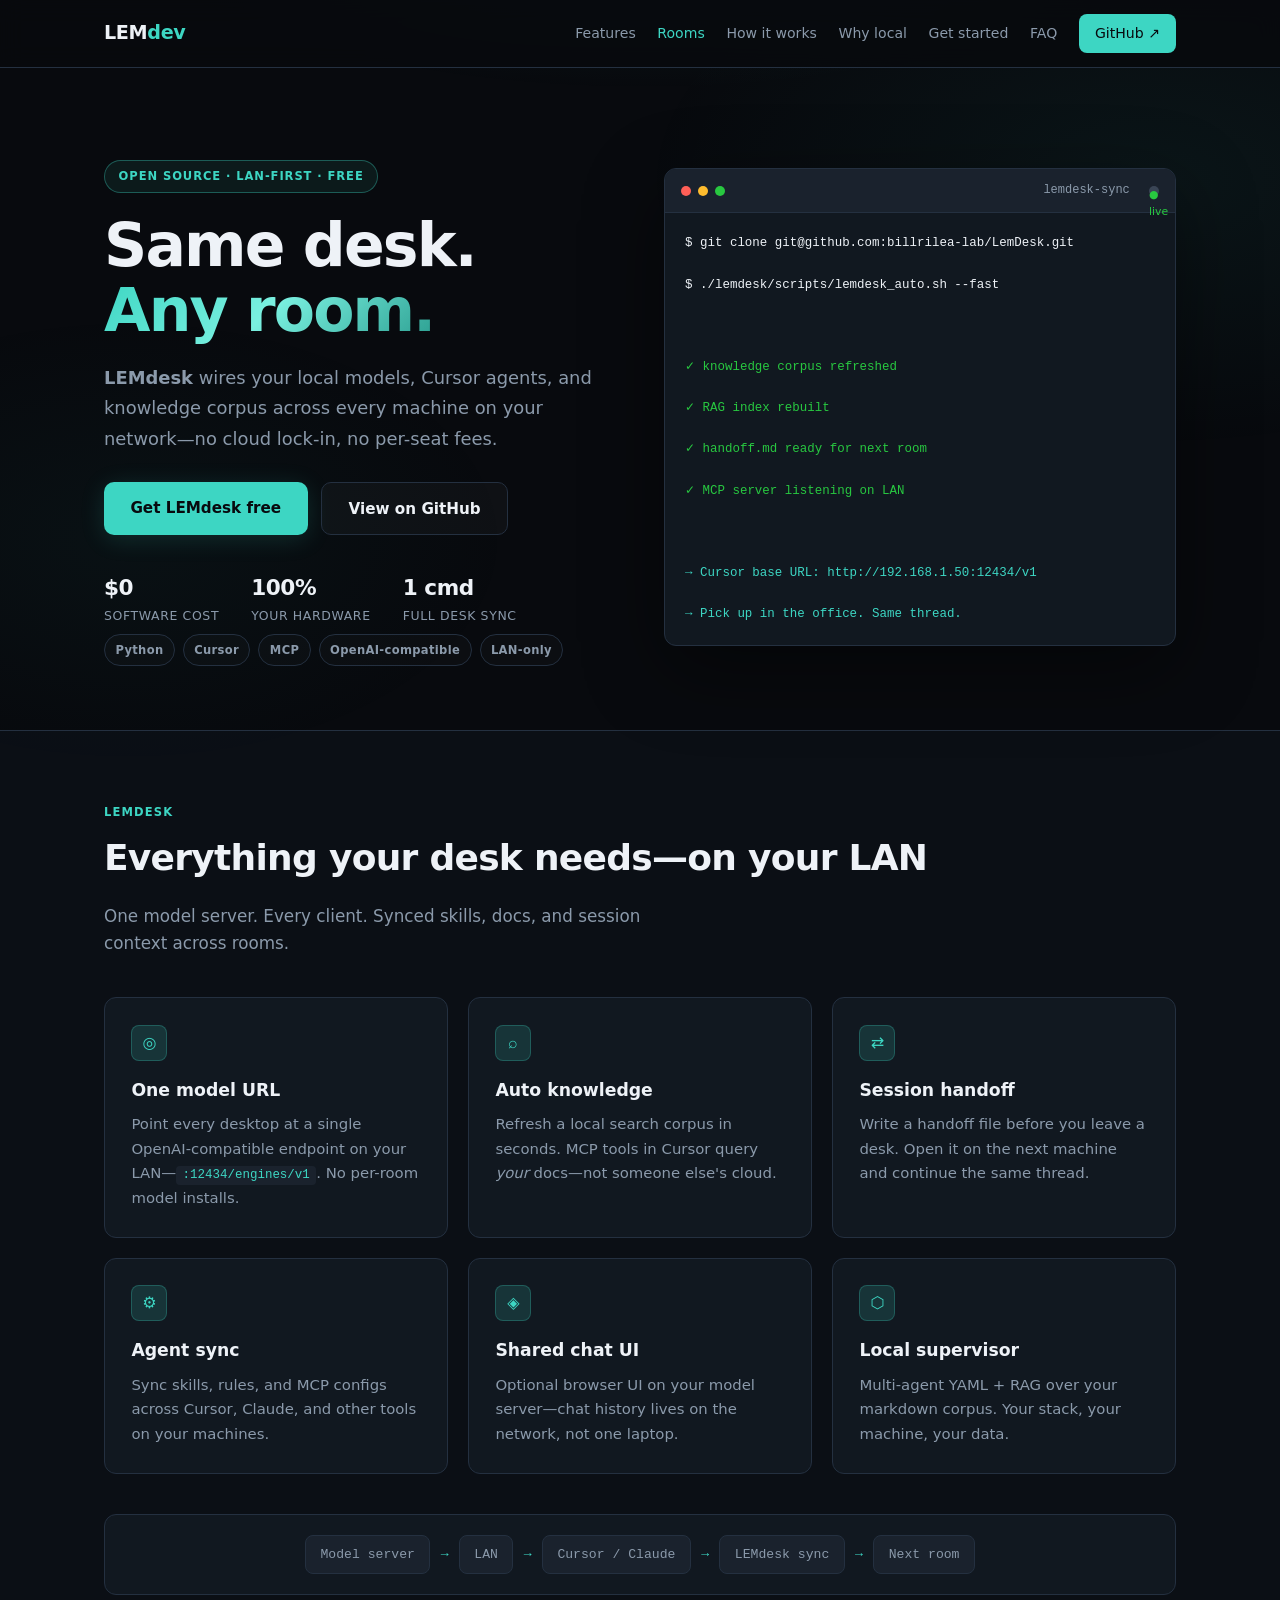
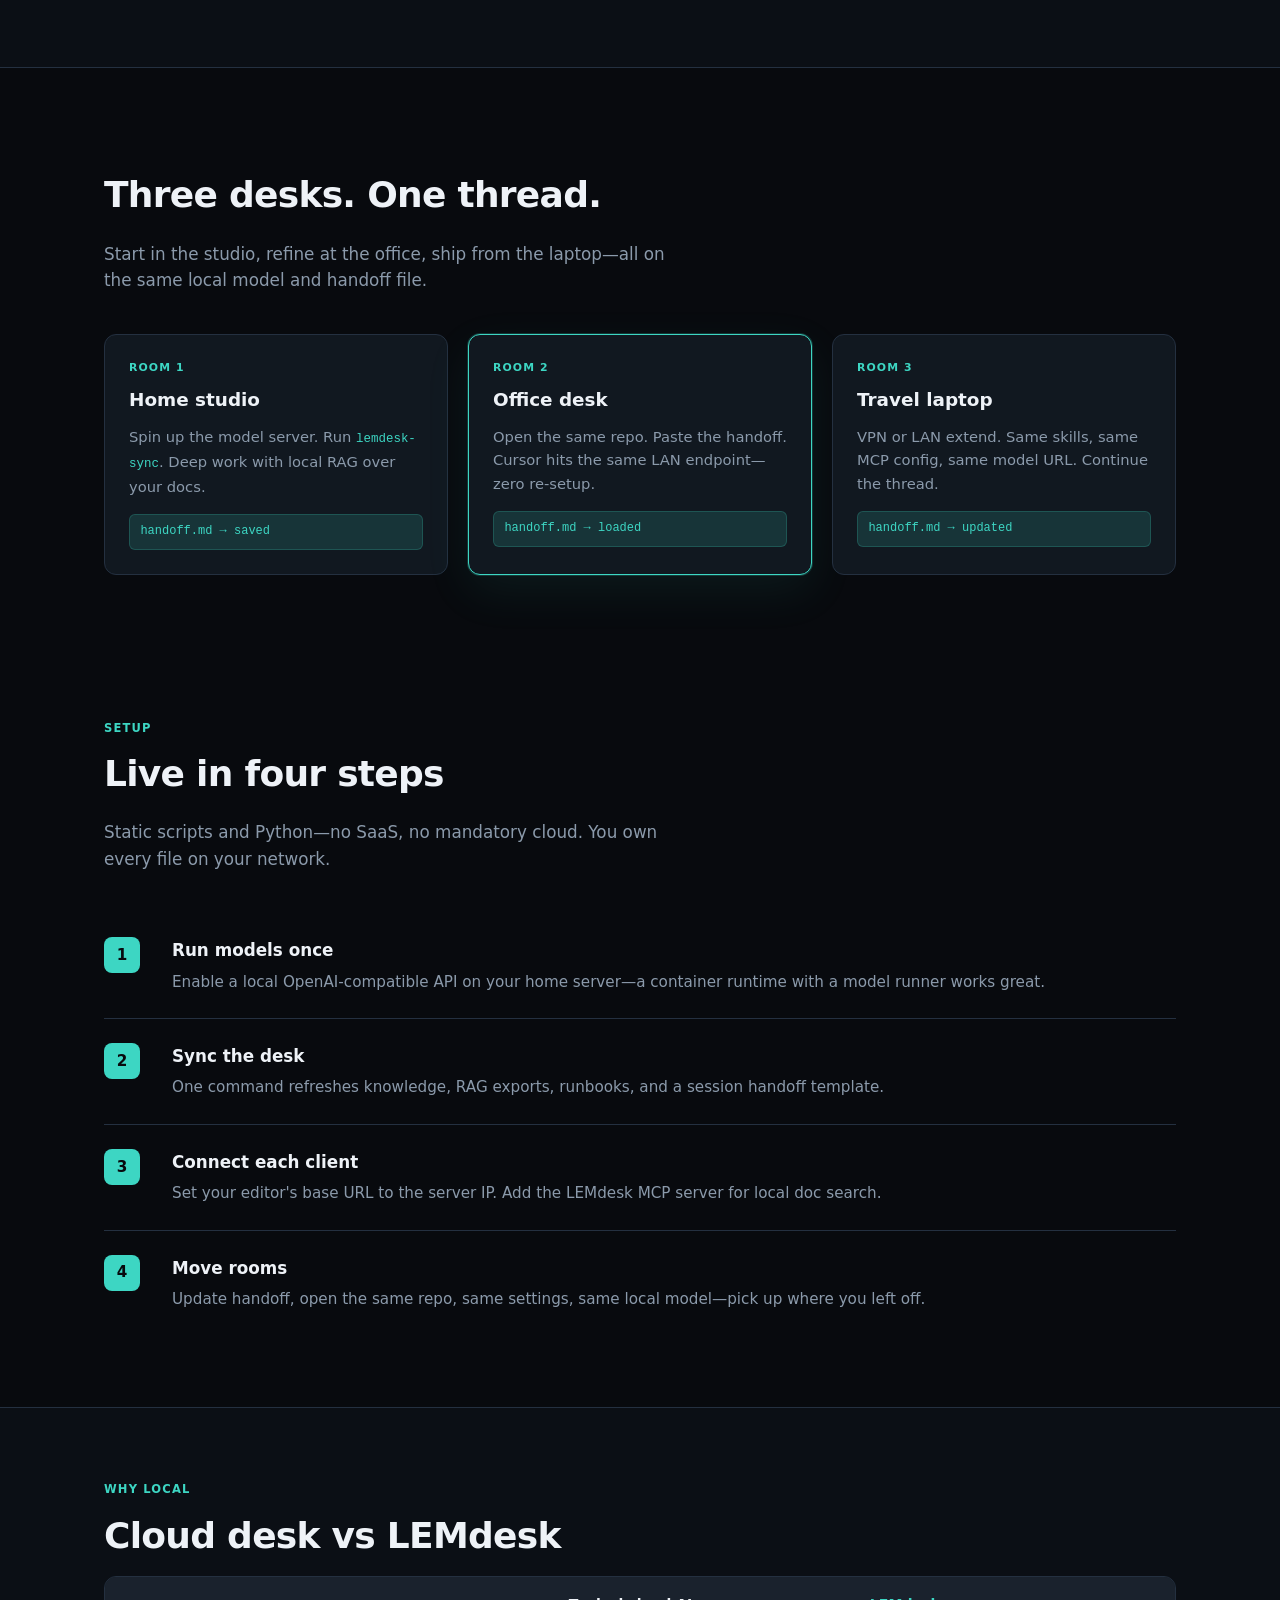
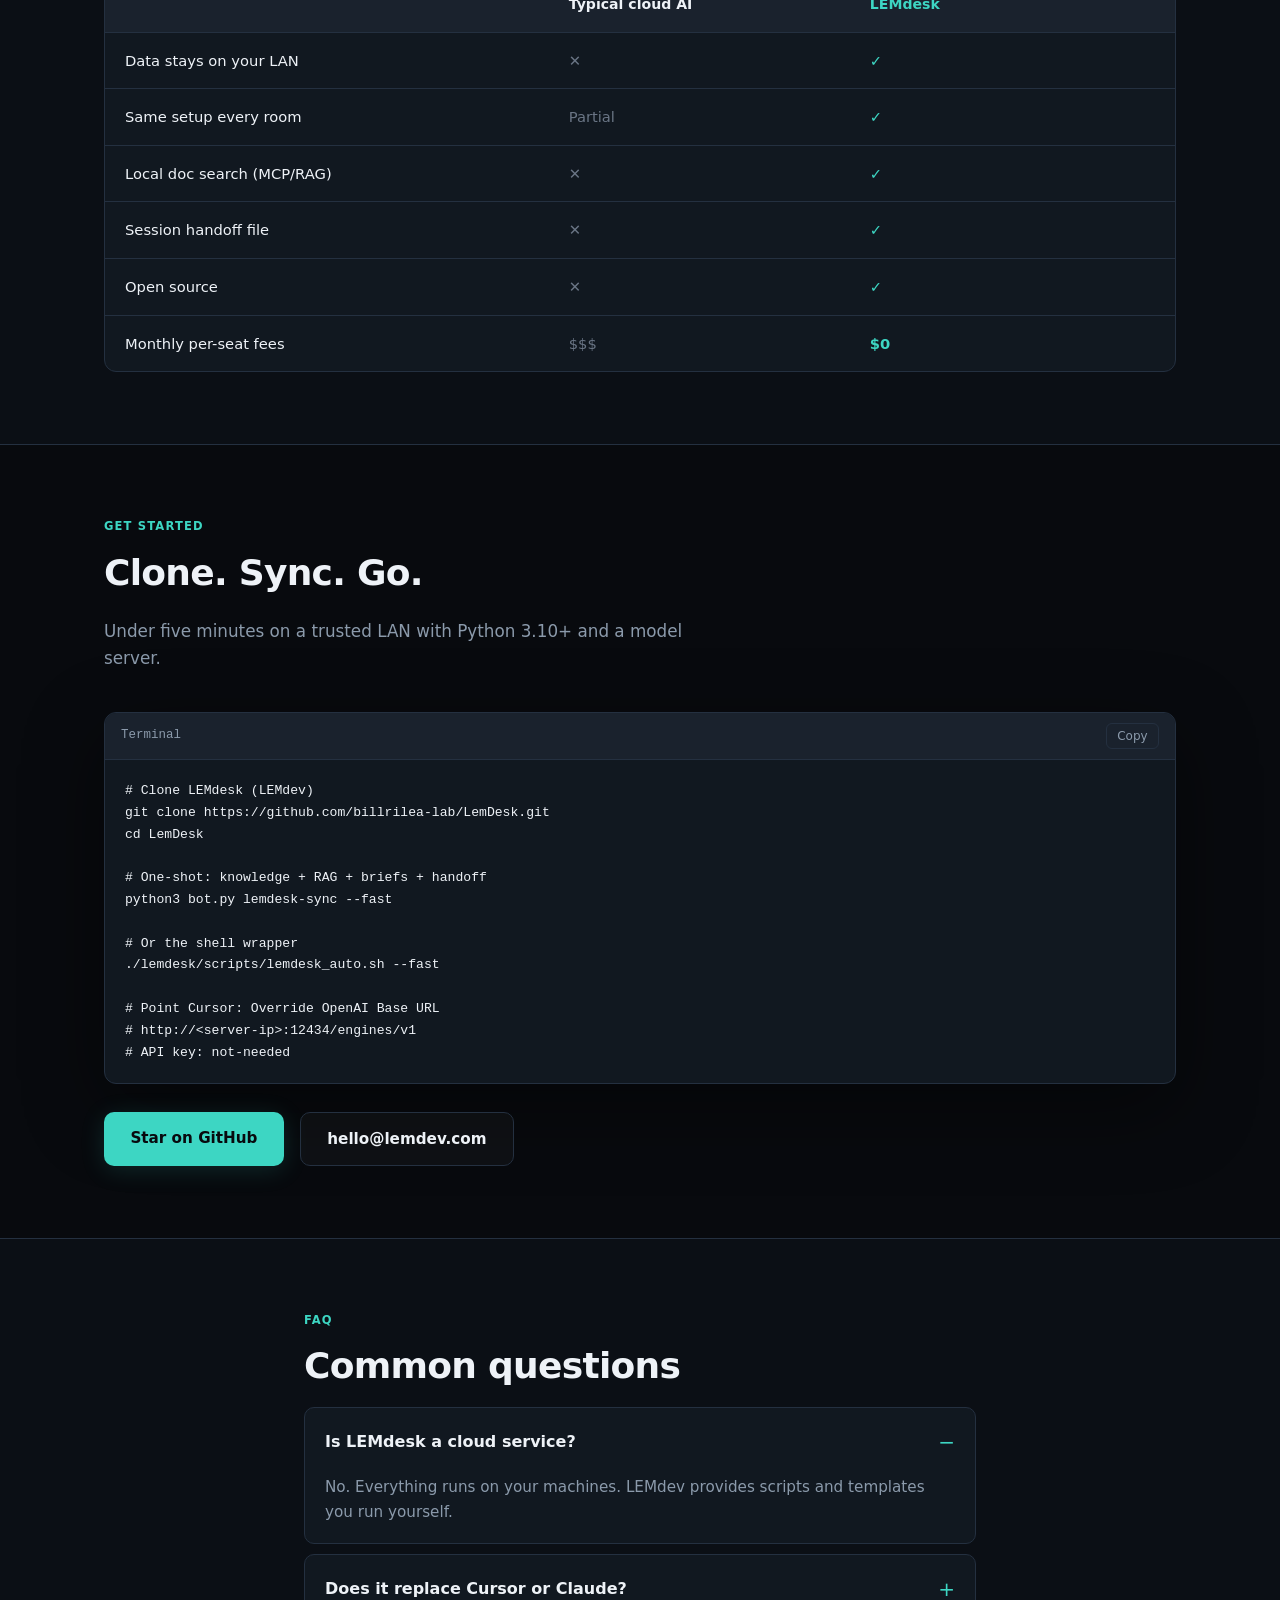
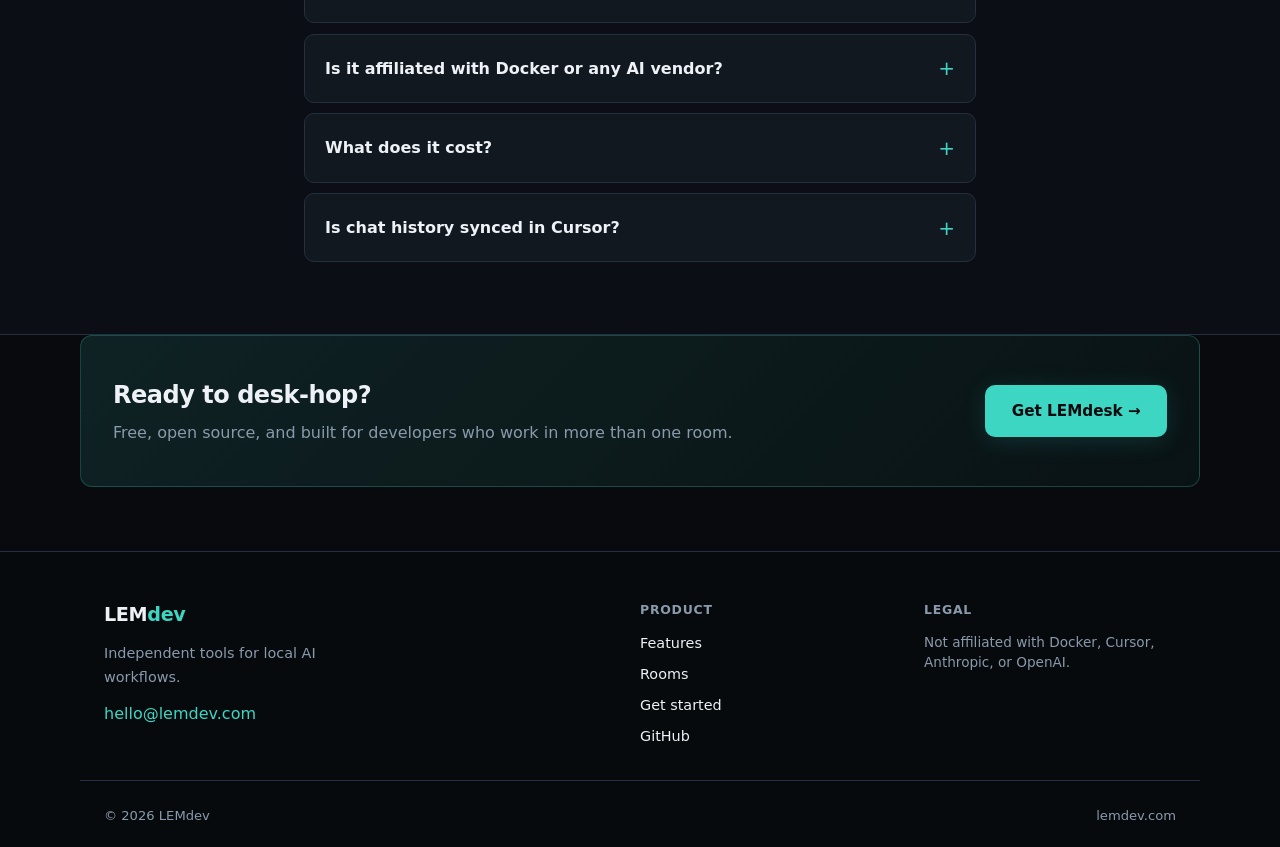
==== commit ae2b801f: "Improve landing: rooms section, stack badges, OG image, SEO, nav spy. Animated terminal lines, acces" ====
--- a/index.html
+++ b/index.html
@@ -16,10 +16,27 @@
   <meta name="twitter:card" content="summary_large_image">
   <meta name="twitter:title" content="LEMdesk — same desk on any room">
   <meta name="twitter:description" content="Free LAN kit for local AI. Sync models, knowledge, and session handoff across every machine on your network.">
+  <meta property="og:image" content="https://lemdev.com/assets/og-cover.svg">
+  <meta name="twitter:image" content="https://lemdev.com/assets/og-cover.svg">
+  <link rel="preload" href="css/style.css" as="style">
   <link rel="stylesheet" href="css/style.css">
   <link rel="icon" href="data:image/svg+xml,<svg xmlns='http://www.w3.org/2000/svg' viewBox='0 0 32 32'><rect width='32' height='32' rx='6' fill='%230c0f14'/><text x='16' y='22' text-anchor='middle' font-family='system-ui' font-size='14' font-weight='700' fill='%233dd6c3'>L</text></svg>">
+  <script type="application/ld+json">
+  {
+    "@context": "https://schema.org",
+    "@type": "SoftwareApplication",
+    "name": "LEMdesk",
+    "applicationCategory": "DeveloperApplication",
+    "operatingSystem": "macOS, Linux, Windows",
+    "offers": { "@type": "Offer", "price": "0", "priceCurrency": "USD" },
+    "author": { "@type": "Organization", "name": "LEMdev", "url": "https://lemdev.com" },
+    "codeRepository": "https://github.com/billrilea-lab/LemDesk",
+    "description": "Free LAN kit for local models, agent sync, knowledge search, and session handoff."
+  }
+  </script>
 </head>
 <body>
+  <a class="skip-link" href="#main">Skip to content</a>
   <div class="bg-glow" aria-hidden="true"></div>
 
   <header class="site-header">
@@ -27,17 +44,18 @@
       <a class="logo" href="/">LEM<span>dev</span></a>
       <button type="button" class="menu-btn" aria-label="Menu" aria-expanded="false">☰</button>
       <nav class="nav">
-        <a href="#features">Features</a>
-        <a href="#how">How it works</a>
-        <a href="#compare">Why local</a>
-        <a href="#start">Get started</a>
-        <a href="#faq">FAQ</a>
+        <a href="#features" data-nav>Features</a>
+        <a href="#rooms" data-nav>Rooms</a>
+        <a href="#how" data-nav>How it works</a>
+        <a href="#compare" data-nav>Why local</a>
+        <a href="#start" data-nav>Get started</a>
+        <a href="#faq" data-nav>FAQ</a>
         <a class="nav-cta" href="https://github.com/billrilea-lab/LemDesk" rel="noopener noreferrer">GitHub ↗</a>
       </nav>
     </div>
   </header>
 
-  <main>
+  <main id="main">
     <section class="hero">
       <div class="wrap hero-grid">
         <div class="hero-copy reveal">
@@ -55,22 +73,30 @@
             <li><strong>100%</strong><span>your hardware</span></li>
             <li><strong>1 cmd</strong><span>full desk sync</span></li>
           </ul>
+          <div class="stack-badges reveal" aria-label="Compatible with">
+            <span>Python</span>
+            <span>Cursor</span>
+            <span>MCP</span>
+            <span>OpenAI-compatible</span>
+            <span>LAN-only</span>
+          </div>
         </div>
         <div class="hero-terminal reveal reveal-delay" aria-label="Example workflow">
           <div class="terminal-chrome">
             <span></span><span></span><span></span>
             <em>lemdesk-sync</em>
-          </div>
-          <pre class="terminal-body"><code><span class="t-dim">$</span> git clone git@github.com:billrilea-lab/LemDesk.git
-<span class="t-dim">$</span> ./lemdesk/scripts/lemdesk_auto.sh --fast
-
-<span class="t-ok">✓</span> knowledge corpus refreshed
-<span class="t-ok">✓</span> RAG index rebuilt
-<span class="t-ok">✓</span> handoff.md ready for next room
-<span class="t-ok">✓</span> MCP server listening on LAN
-
-<span class="t-accent">→</span> Cursor base URL: http://192.168.1.50:12434/v1
-<span class="t-accent">→</span> Pick up in the office. Same thread.</code></pre>
+            <span class="terminal-live" aria-hidden="true">● live</span>
+          </div>
+          <pre class="terminal-body"><code><span class="t-line">$ git clone git@github.com:billrilea-lab/LemDesk.git</span>
+<span class="t-line">$ ./lemdesk/scripts/lemdesk_auto.sh --fast</span>
+<span class="t-line t-dim">&nbsp;</span>
+<span class="t-line t-ok">✓ knowledge corpus refreshed</span>
+<span class="t-line t-ok">✓ RAG index rebuilt</span>
+<span class="t-line t-ok">✓ handoff.md ready for next room</span>
+<span class="t-line t-ok">✓ MCP server listening on LAN</span>
+<span class="t-line t-dim">&nbsp;</span>
+<span class="t-line t-accent">→ Cursor base URL: http://192.168.1.50:12434/v1</span>
+<span class="t-line t-accent">→ Pick up in the office. Same thread.</span></code></pre>
         </div>
       </div>
     </section>
@@ -122,6 +148,34 @@
           <span>LEMdesk sync</span>
           <span class="arrow">→</span>
           <span>Next room</span>
+        </div>
+      </div>
+    </section>
+
+    <section id="rooms">
+      <div class="wrap">
+        <p class="eyebrow reveal">Multi-room</p>
+        <h2 class="reveal">Three desks. One thread.</h2>
+        <p class="section-intro reveal">Start in the studio, refine at the office, ship from the laptop—all on the same local model and handoff file.</p>
+        <div class="rooms-grid">
+          <article class="room-card reveal">
+            <div class="room-label">Room 1</div>
+            <h3>Home studio</h3>
+            <p>Spin up the model server. Run <code>lemdesk-sync</code>. Deep work with local RAG over your docs.</p>
+            <div class="room-file">handoff.md → saved</div>
+          </article>
+          <article class="room-card room-active reveal">
+            <div class="room-label">Room 2</div>
+            <h3>Office desk</h3>
+            <p>Open the same repo. Paste the handoff. Cursor hits the same LAN endpoint—zero re-setup.</p>
+            <div class="room-file">handoff.md → loaded</div>
+          </article>
+          <article class="room-card reveal">
+            <div class="room-label">Room 3</div>
+            <h3>Travel laptop</h3>
+            <p>VPN or LAN extend. Same skills, same MCP config, same model URL. Continue the thread.</p>
+            <div class="room-file">handoff.md → updated</div>
+          </article>
         </div>
       </div>
     </section>
@@ -191,6 +245,11 @@
             <span class="yes">✓</span>
           </div>
           <div class="compare-row">
+            <span>Open source</span>
+            <span class="no">✕</span>
+            <span class="yes">✓</span>
+          </div>
+          <div class="compare-row">
             <span>Monthly per-seat fees</span>
             <span class="no">$$$</span>
             <span class="yes">$0</span>
@@ -292,6 +351,7 @@
       <div class="footer-links">
         <strong>Product</strong>
         <a href="#features">Features</a>
+        <a href="#rooms">Rooms</a>
         <a href="#start">Get started</a>
         <a href="https://github.com/billrilea-lab/LemDesk" rel="noopener noreferrer">GitHub</a>
       </div>
--- a/css/style.css
+++ b/css/style.css
@@ -47,6 +47,23 @@
   overflow-x: hidden;
 }
 
+.skip-link {
+  position: absolute;
+  top: -100px;
+  left: 1rem;
+  background: var(--accent);
+  color: var(--bg);
+  padding: 0.5rem 1rem;
+  border-radius: 8px;
+  font-weight: 700;
+  z-index: 200;
+  transition: top 0.2s;
+}
+
+.skip-link:focus {
+  top: 1rem;
+}
+
 a {
   color: var(--accent);
   text-decoration: none;
@@ -95,6 +112,11 @@
   backdrop-filter: blur(12px);
 }
 
+.site-header.scrolled {
+  background: rgba(8, 10, 14, 0.96);
+  box-shadow: 0 8px 32px rgba(0, 0, 0, 0.35);
+}
+
 .site-header .wrap {
   display: flex;
   align-items: center;
@@ -133,6 +155,10 @@
   text-decoration: none;
 }
 
+.nav a.active {
+  color: var(--accent);
+}
+
 .nav-cta {
   background: var(--accent);
   color: var(--bg) !important;
@@ -230,6 +256,24 @@
   letter-spacing: 0.05em;
 }
 
+.stack-badges {
+  display: flex;
+  flex-wrap: wrap;
+  gap: 0.5rem;
+  margin-top: 0.5rem;
+}
+
+.stack-badges span {
+  font-size: 0.72rem;
+  font-weight: 600;
+  letter-spacing: 0.03em;
+  color: var(--muted);
+  border: 1px solid var(--border);
+  background: rgba(255, 255, 255, 0.02);
+  padding: 0.35rem 0.65rem;
+  border-radius: 999px;
+}
+
 /* Terminal mock */
 .hero-terminal {
   background: var(--bg-card);
@@ -265,6 +309,23 @@
   font-size: 0.75rem;
   color: var(--muted);
   font-family: var(--mono);
+}
+
+.terminal-live {
+  font-size: 0.68rem;
+  color: #28c840;
+  font-family: var(--font);
+  margin-left: 0.75rem;
+  animation: pulse-live 2s ease-in-out infinite;
+}
+
+@keyframes pulse-live {
+  0%, 100% { opacity: 1; }
+  50% { opacity: 0.45; }
+}
+
+@media (prefers-reduced-motion: reduce) {
+  .terminal-live { animation: none; }
 }
 
 .terminal-body {
@@ -275,6 +336,37 @@
   line-height: 1.65;
   color: var(--text);
   overflow-x: auto;
+  min-height: 220px;
+}
+
+.t-line {
+  display: block;
+  opacity: 0;
+  transform: translateX(-6px);
+  animation: term-in 0.4s ease forwards;
+}
+
+.t-line:nth-child(1) { animation-delay: 0.2s; }
+.t-line:nth-child(2) { animation-delay: 0.45s; }
+.t-line:nth-child(3) { animation-delay: 0.6s; }
+.t-line:nth-child(4) { animation-delay: 0.85s; }
+.t-line:nth-child(5) { animation-delay: 1.05s; }
+.t-line:nth-child(6) { animation-delay: 1.25s; }
+.t-line:nth-child(7) { animation-delay: 1.45s; }
+.t-line:nth-child(8) { animation-delay: 1.65s; }
+.t-line:nth-child(9) { animation-delay: 1.9s; }
+.t-line:nth-child(10) { animation-delay: 2.15s; }
+
+@keyframes term-in {
+  to { opacity: 1; transform: translateX(0); }
+}
+
+@media (prefers-reduced-motion: reduce) {
+  .t-line {
+    opacity: 1;
+    transform: none;
+    animation: none;
+  }
 }
 
 .t-dim { color: #5a6878; }
@@ -443,6 +535,69 @@
 .flow .arrow {
   color: var(--accent);
   font-weight: 700;
+}
+
+/* Rooms */
+.rooms-grid {
+  display: grid;
+  grid-template-columns: repeat(3, 1fr);
+  gap: 1.25rem;
+}
+
+.room-card {
+  background: var(--bg-card);
+  border: 1px solid var(--border);
+  border-radius: var(--radius);
+  padding: 1.5rem;
+  position: relative;
+  transition: border-color 0.2s, transform 0.2s;
+}
+
+.room-card:hover {
+  transform: translateY(-2px);
+  border-color: rgba(61, 214, 195, 0.3);
+}
+
+.room-card.room-active {
+  border-color: var(--accent);
+  box-shadow: 0 0 0 1px rgba(61, 214, 195, 0.2), 0 16px 48px rgba(61, 214, 195, 0.08);
+}
+
+.room-label {
+  font-size: 0.68rem;
+  font-weight: 700;
+  letter-spacing: 0.1em;
+  text-transform: uppercase;
+  color: var(--accent);
+  margin-bottom: 0.5rem;
+}
+
+.room-card h3 {
+  margin: 0 0 0.65rem;
+  font-size: 1.15rem;
+}
+
+.room-card p {
+  margin: 0 0 1rem;
+  color: var(--muted);
+  font-size: 0.92rem;
+  line-height: 1.6;
+}
+
+.room-card code {
+  font-family: var(--mono);
+  font-size: 0.78rem;
+  color: var(--accent);
+}
+
+.room-file {
+  font-family: var(--mono);
+  font-size: 0.75rem;
+  color: var(--accent);
+  background: var(--accent-glow);
+  border: 1px solid rgba(61, 214, 195, 0.2);
+  padding: 0.45rem 0.65rem;
+  border-radius: 6px;
 }
 
 /* Steps */
@@ -777,6 +932,10 @@
 
   .hero-terminal {
     order: -1;
+  }
+
+  .rooms-grid {
+    grid-template-columns: 1fr;
   }
 
   .footer-grid {
--- a/css/style.css
+++ b/css/style.css
@@ -47,6 +47,23 @@
   overflow-x: hidden;
 }
 
+.skip-link {
+  position: absolute;
+  top: -100px;
+  left: 1rem;
+  background: var(--accent);
+  color: var(--bg);
+  padding: 0.5rem 1rem;
+  border-radius: 8px;
+  font-weight: 700;
+  z-index: 200;
+  transition: top 0.2s;
+}
+
+.skip-link:focus {
+  top: 1rem;
+}
+
 a {
   color: var(--accent);
   text-decoration: none;
@@ -95,6 +112,11 @@
   backdrop-filter: blur(12px);
 }
 
+.site-header.scrolled {
+  background: rgba(8, 10, 14, 0.96);
+  box-shadow: 0 8px 32px rgba(0, 0, 0, 0.35);
+}
+
 .site-header .wrap {
   display: flex;
   align-items: center;
@@ -133,6 +155,10 @@
   text-decoration: none;
 }
 
+.nav a.active {
+  color: var(--accent);
+}
+
 .nav-cta {
   background: var(--accent);
   color: var(--bg) !important;
@@ -230,6 +256,24 @@
   letter-spacing: 0.05em;
 }
 
+.stack-badges {
+  display: flex;
+  flex-wrap: wrap;
+  gap: 0.5rem;
+  margin-top: 0.5rem;
+}
+
+.stack-badges span {
+  font-size: 0.72rem;
+  font-weight: 600;
+  letter-spacing: 0.03em;
+  color: var(--muted);
+  border: 1px solid var(--border);
+  background: rgba(255, 255, 255, 0.02);
+  padding: 0.35rem 0.65rem;
+  border-radius: 999px;
+}
+
 /* Terminal mock */
 .hero-terminal {
   background: var(--bg-card);
@@ -265,6 +309,23 @@
   font-size: 0.75rem;
   color: var(--muted);
   font-family: var(--mono);
+}
+
+.terminal-live {
+  font-size: 0.68rem;
+  color: #28c840;
+  font-family: var(--font);
+  margin-left: 0.75rem;
+  animation: pulse-live 2s ease-in-out infinite;
+}
+
+@keyframes pulse-live {
+  0%, 100% { opacity: 1; }
+  50% { opacity: 0.45; }
+}
+
+@media (prefers-reduced-motion: reduce) {
+  .terminal-live { animation: none; }
 }
 
 .terminal-body {
@@ -275,6 +336,37 @@
   line-height: 1.65;
   color: var(--text);
   overflow-x: auto;
+  min-height: 220px;
+}
+
+.t-line {
+  display: block;
+  opacity: 0;
+  transform: translateX(-6px);
+  animation: term-in 0.4s ease forwards;
+}
+
+.t-line:nth-child(1) { animation-delay: 0.2s; }
+.t-line:nth-child(2) { animation-delay: 0.45s; }
+.t-line:nth-child(3) { animation-delay: 0.6s; }
+.t-line:nth-child(4) { animation-delay: 0.85s; }
+.t-line:nth-child(5) { animation-delay: 1.05s; }
+.t-line:nth-child(6) { animation-delay: 1.25s; }
+.t-line:nth-child(7) { animation-delay: 1.45s; }
+.t-line:nth-child(8) { animation-delay: 1.65s; }
+.t-line:nth-child(9) { animation-delay: 1.9s; }
+.t-line:nth-child(10) { animation-delay: 2.15s; }
+
+@keyframes term-in {
+  to { opacity: 1; transform: translateX(0); }
+}
+
+@media (prefers-reduced-motion: reduce) {
+  .t-line {
+    opacity: 1;
+    transform: none;
+    animation: none;
+  }
 }
 
 .t-dim { color: #5a6878; }
@@ -443,6 +535,69 @@
 .flow .arrow {
   color: var(--accent);
   font-weight: 700;
+}
+
+/* Rooms */
+.rooms-grid {
+  display: grid;
+  grid-template-columns: repeat(3, 1fr);
+  gap: 1.25rem;
+}
+
+.room-card {
+  background: var(--bg-card);
+  border: 1px solid var(--border);
+  border-radius: var(--radius);
+  padding: 1.5rem;
+  position: relative;
+  transition: border-color 0.2s, transform 0.2s;
+}
+
+.room-card:hover {
+  transform: translateY(-2px);
+  border-color: rgba(61, 214, 195, 0.3);
+}
+
+.room-card.room-active {
+  border-color: var(--accent);
+  box-shadow: 0 0 0 1px rgba(61, 214, 195, 0.2), 0 16px 48px rgba(61, 214, 195, 0.08);
+}
+
+.room-label {
+  font-size: 0.68rem;
+  font-weight: 700;
+  letter-spacing: 0.1em;
+  text-transform: uppercase;
+  color: var(--accent);
+  margin-bottom: 0.5rem;
+}
+
+.room-card h3 {
+  margin: 0 0 0.65rem;
+  font-size: 1.15rem;
+}
+
+.room-card p {
+  margin: 0 0 1rem;
+  color: var(--muted);
+  font-size: 0.92rem;
+  line-height: 1.6;
+}
+
+.room-card code {
+  font-family: var(--mono);
+  font-size: 0.78rem;
+  color: var(--accent);
+}
+
+.room-file {
+  font-family: var(--mono);
+  font-size: 0.75rem;
+  color: var(--accent);
+  background: var(--accent-glow);
+  border: 1px solid rgba(61, 214, 195, 0.2);
+  padding: 0.45rem 0.65rem;
+  border-radius: 6px;
 }
 
 /* Steps */
@@ -777,6 +932,10 @@
 
   .hero-terminal {
     order: -1;
+  }
+
+  .rooms-grid {
+    grid-template-columns: 1fr;
   }
 
   .footer-grid {
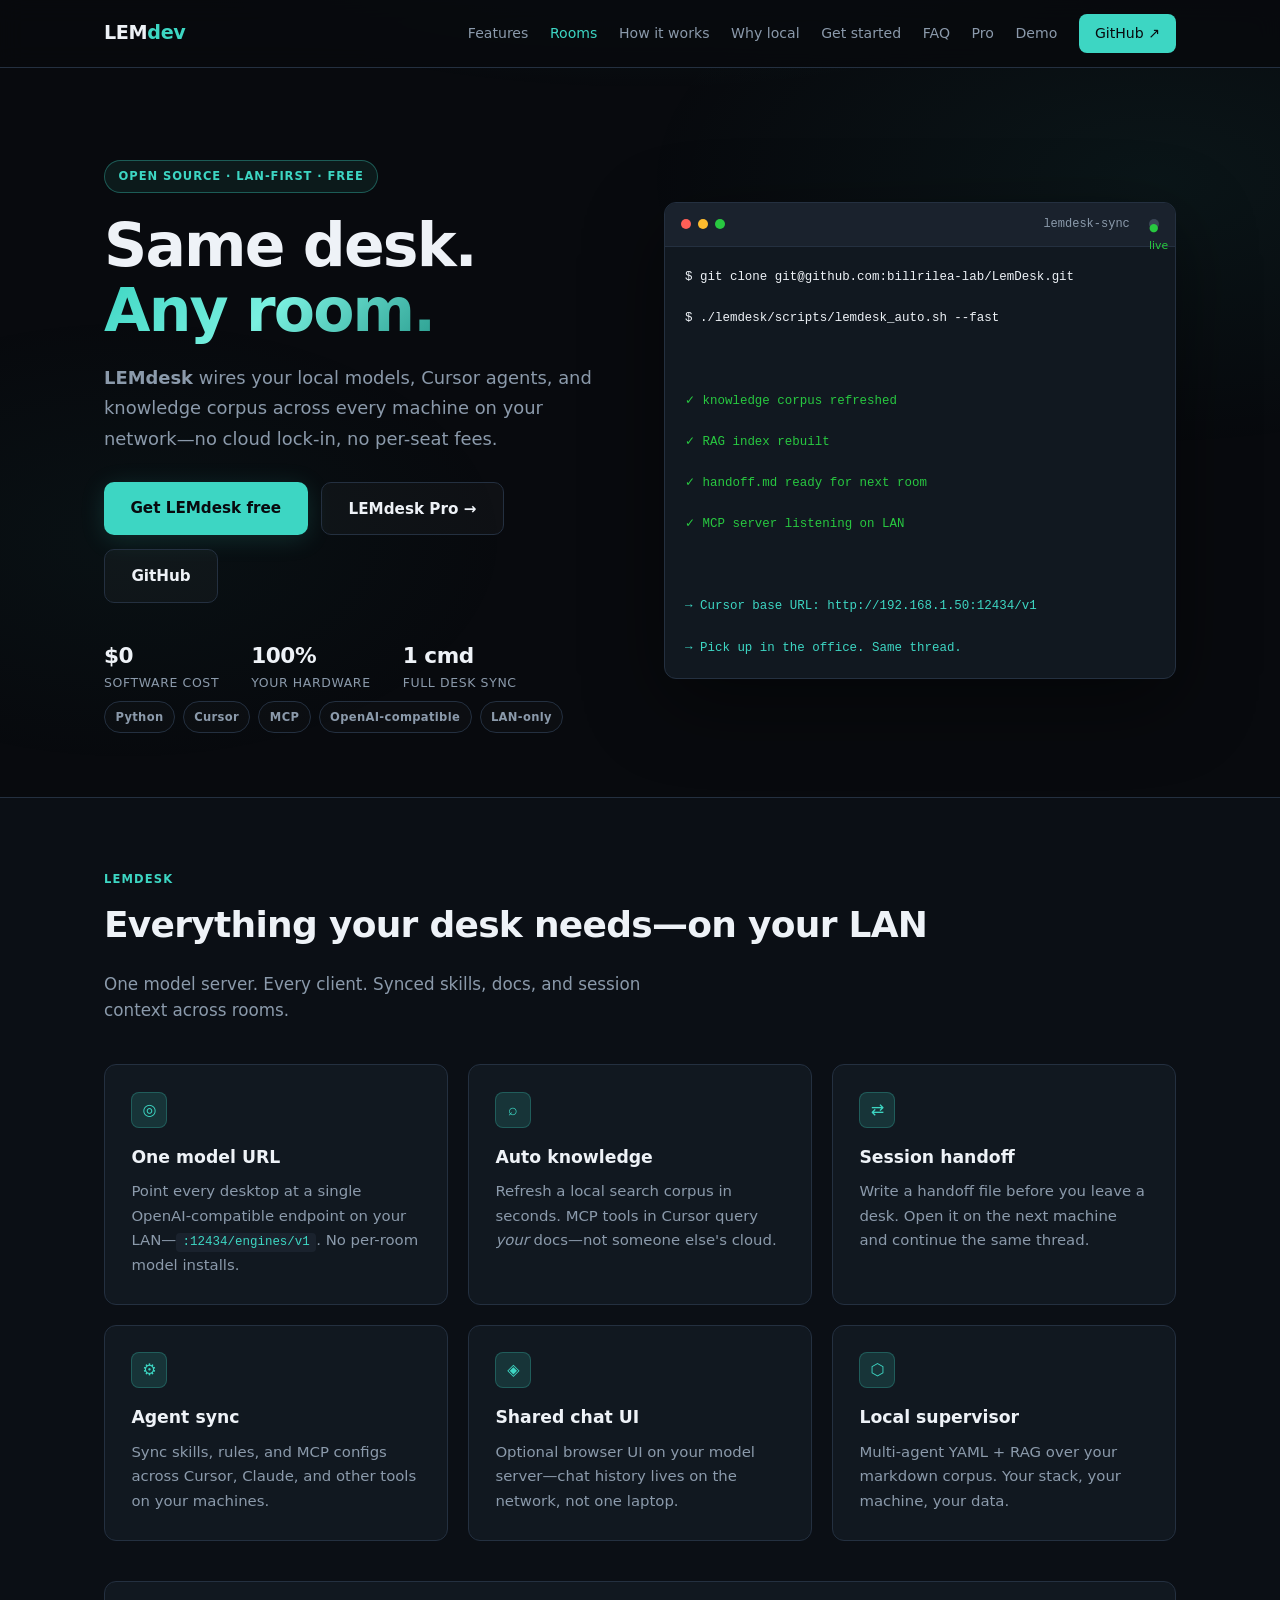
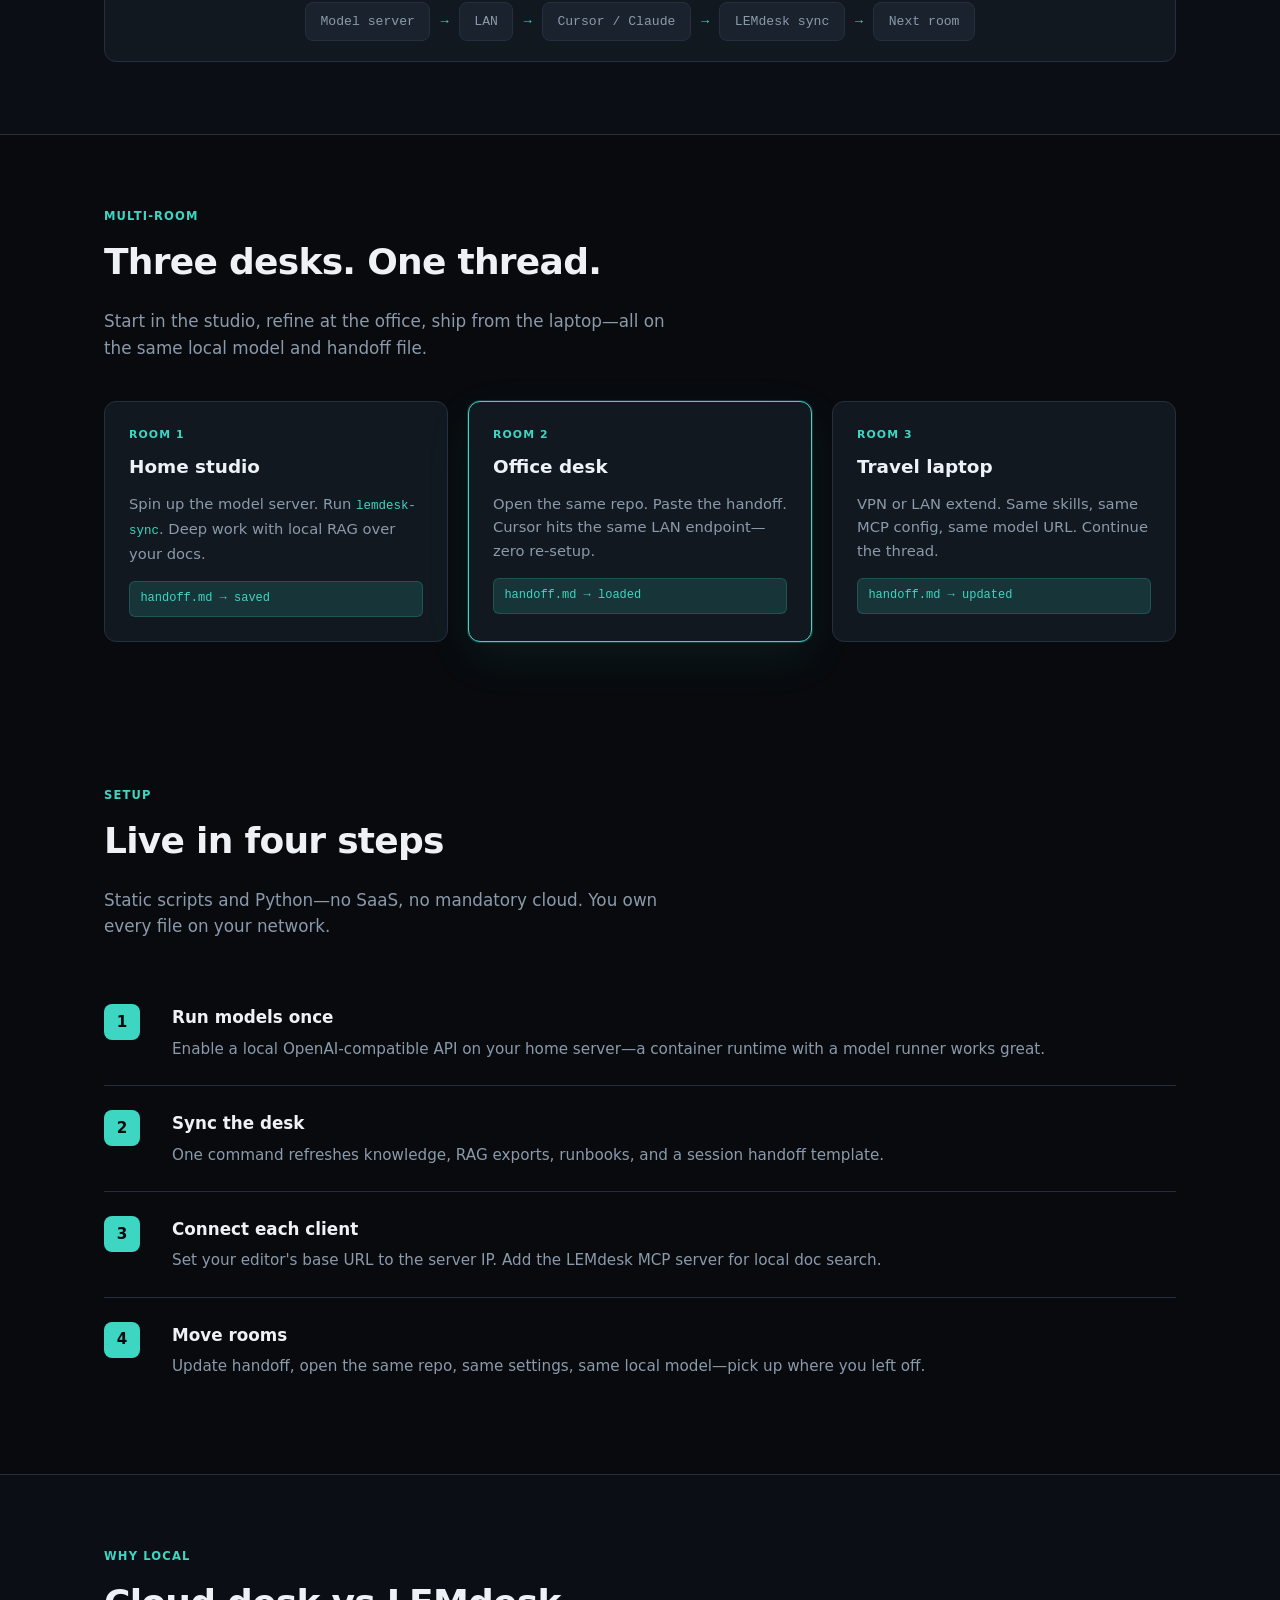
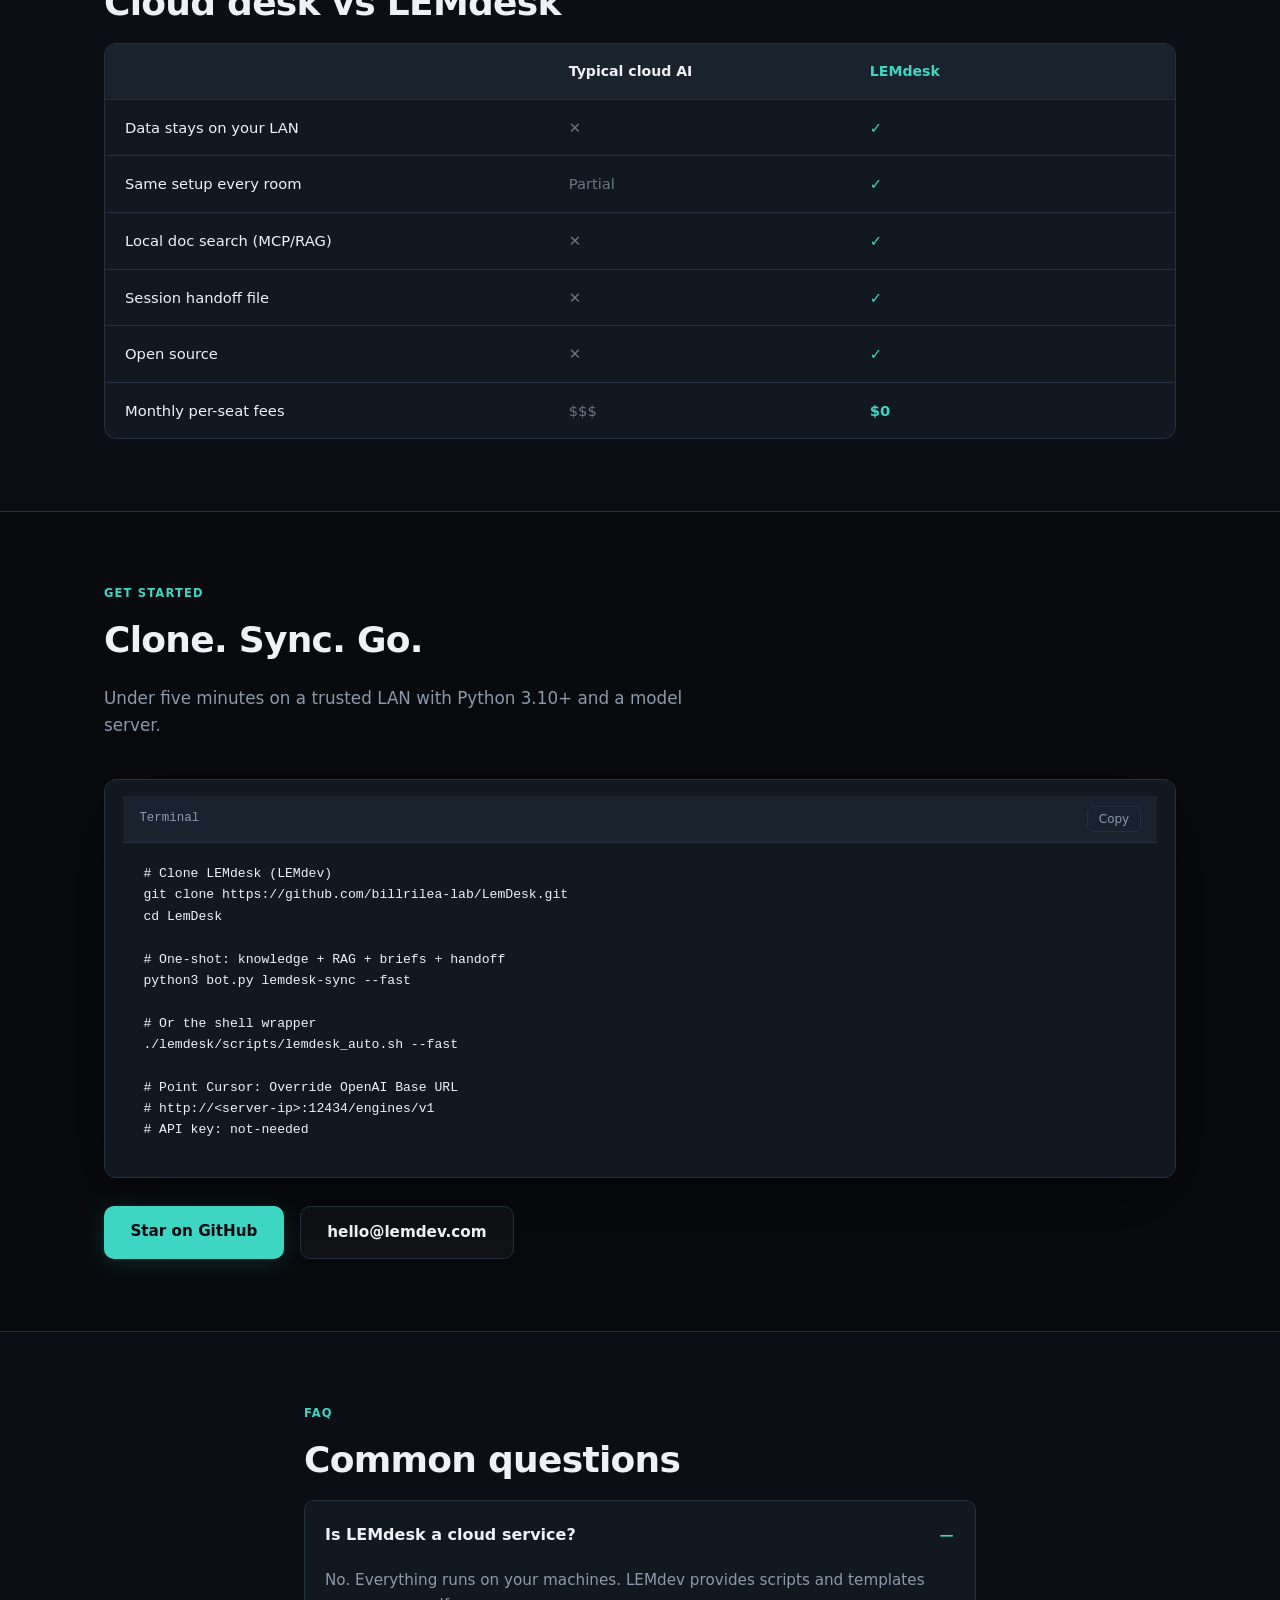
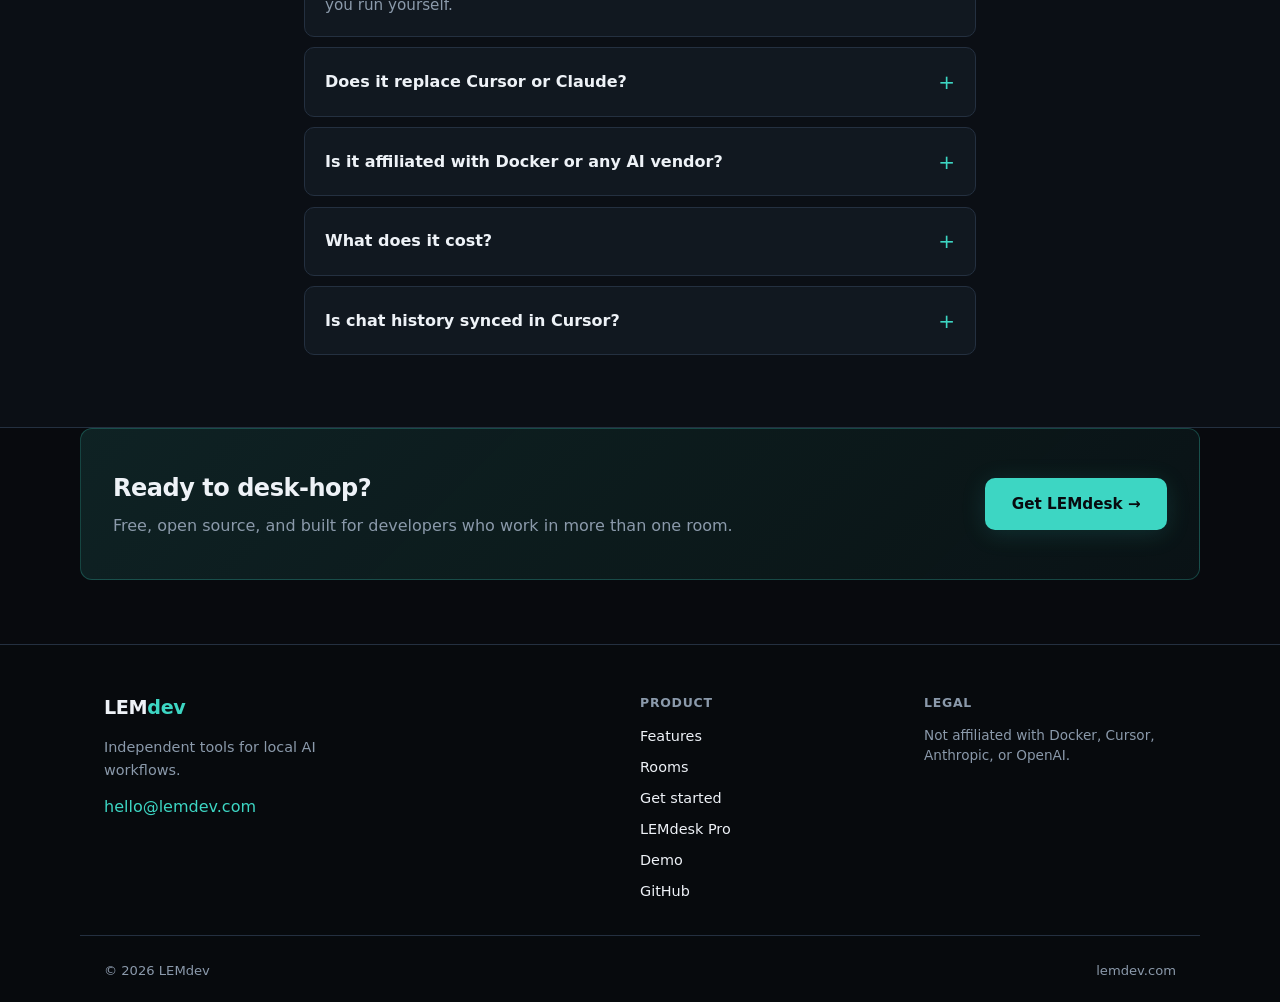
==== commit e8b3b691: "Add LEMdesk Pro pricing, demo page, and waitlist. Give tech friends a clear Pro story: free OSS core" ====
--- a/index.html
+++ b/index.html
@@ -50,6 +50,8 @@
         <a href="#compare" data-nav>Why local</a>
         <a href="#start" data-nav>Get started</a>
         <a href="#faq" data-nav>FAQ</a>
+        <a href="/pricing.html">Pro</a>
+        <a href="/demo.html">Demo</a>
         <a class="nav-cta" href="https://github.com/billrilea-lab/LemDesk" rel="noopener noreferrer">GitHub ↗</a>
       </nav>
     </div>
@@ -66,7 +68,8 @@
           </p>
           <div class="hero-actions">
             <a class="btn btn-primary btn-lg" href="#start">Get LEMdesk free</a>
-            <a class="btn btn-ghost btn-lg" href="https://github.com/billrilea-lab/LemDesk" rel="noopener noreferrer">View on GitHub</a>
+            <a class="btn btn-ghost btn-lg" href="/pricing.html">LEMdesk Pro →</a>
+            <a class="btn btn-ghost btn-lg" href="https://github.com/billrilea-lab/LemDesk" rel="noopener noreferrer">GitHub</a>
           </div>
           <ul class="hero-stats">
             <li><strong>$0</strong><span>software cost</span></li>
@@ -320,7 +323,7 @@
           </details>
           <details class="faq-item">
             <summary>What does it cost?</summary>
-            <p>The kit is free. You may pay for hardware, electricity, and your domain—never per-seat fees from us.</p>
+            <p>The open-source kit is free forever. <a href="/pricing.html">LEMdesk Pro</a> ($19/mo, waitlist open) adds menu bar health, Smart Handoff, and a local dashboard.</p>
           </details>
           <details class="faq-item">
             <summary>Is chat history synced in Cursor?</summary>
@@ -353,6 +356,8 @@
         <a href="#features">Features</a>
         <a href="#rooms">Rooms</a>
         <a href="#start">Get started</a>
+        <a href="/pricing.html">LEMdesk Pro</a>
+        <a href="/demo.html">Demo</a>
         <a href="https://github.com/billrilea-lab/LemDesk" rel="noopener noreferrer">GitHub</a>
       </div>
       <div class="footer-links">
--- a/css/style.css
+++ b/css/style.css
@@ -981,3 +981,324 @@
     gap: 1.25rem;
   }
 }
+
+/* Pricing & demo pages */
+.hero-compact {
+  padding: 4rem 0 2rem;
+}
+
+.hero-compact h1 {
+  font-size: clamp(2rem, 5vw, 3rem);
+}
+
+.nav-active {
+  color: var(--accent) !important;
+}
+
+.pricing-grid {
+  display: grid;
+  grid-template-columns: repeat(auto-fit, minmax(280px, 1fr));
+  gap: 1.25rem;
+  align-items: stretch;
+}
+
+.pricing-card {
+  background: var(--bg-card);
+  border: 1px solid var(--border);
+  border-radius: var(--radius);
+  padding: 1.75rem;
+  display: flex;
+  flex-direction: column;
+  position: relative;
+}
+
+.pricing-featured {
+  border-color: var(--accent);
+  box-shadow: 0 0 0 1px var(--accent-glow), var(--shadow);
+}
+
+.pricing-badge {
+  position: absolute;
+  top: -0.65rem;
+  left: 1.25rem;
+  background: var(--accent);
+  color: var(--bg);
+  font-size: 0.72rem;
+  font-weight: 800;
+  text-transform: uppercase;
+  letter-spacing: 0.06em;
+  padding: 0.25rem 0.6rem;
+  border-radius: 6px;
+}
+
+.pricing-tier {
+  font-size: 0.85rem;
+  text-transform: uppercase;
+  letter-spacing: 0.08em;
+  color: var(--muted);
+  margin: 0 0 0.5rem;
+}
+
+.pricing-price {
+  margin-bottom: 0.75rem;
+}
+
+.pricing-price .amount {
+  font-size: 2.5rem;
+  font-weight: 800;
+  letter-spacing: -0.03em;
+}
+
+.pricing-price .period {
+  color: var(--muted);
+  font-size: 1rem;
+  margin-left: 0.25rem;
+}
+
+.pricing-blurb {
+  color: var(--muted);
+  font-size: 0.92rem;
+  margin: 0 0 1.25rem;
+}
+
+.pricing-features {
+  list-style: none;
+  padding: 0;
+  margin: 0 0 1.5rem;
+  flex: 1;
+}
+
+.pricing-features li {
+  padding: 0.4rem 0;
+  font-size: 0.9rem;
+  border-bottom: 1px solid var(--border);
+}
+
+.pricing-features li:last-child {
+  border-bottom: none;
+}
+
+.pricing-note {
+  font-size: 0.78rem;
+  color: var(--muted);
+  text-align: center;
+  margin: 0.85rem 0 0;
+}
+
+.btn-block {
+  display: block;
+  text-align: center;
+  width: 100%;
+}
+
+.waitlist-form {
+  display: flex;
+  gap: 0.75rem;
+  flex-wrap: wrap;
+}
+
+.waitlist-form input[type="email"] {
+  flex: 1;
+  min-width: 220px;
+  background: var(--bg-card);
+  border: 1px solid var(--border);
+  border-radius: 10px;
+  padding: 0.85rem 1rem;
+  color: var(--text);
+  font-size: 1rem;
+}
+
+.waitlist-form input:focus {
+  outline: 2px solid var(--accent);
+  border-color: transparent;
+}
+
+.waitlist-thanks {
+  color: var(--accent);
+  font-weight: 600;
+  margin-top: 1rem;
+}
+
+.demo-hint {
+  margin-top: 2rem;
+  font-size: 0.9rem;
+  color: var(--muted);
+}
+
+.demo-hint code {
+  font-family: var(--mono);
+  font-size: 0.85em;
+  background: var(--bg-card);
+  padding: 0.15rem 0.4rem;
+  border-radius: 4px;
+}
+
+.sr-only {
+  position: absolute;
+  width: 1px;
+  height: 1px;
+  padding: 0;
+  margin: -1px;
+  overflow: hidden;
+  clip: rect(0, 0, 0, 0);
+  border: 0;
+}
+
+.demo-steps {
+  display: flex;
+  flex-direction: column;
+  gap: 2rem;
+}
+
+.demo-step {
+  display: grid;
+  grid-template-columns: 3rem 1fr;
+  gap: 1.25rem;
+  align-items: start;
+}
+
+.demo-num {
+  width: 3rem;
+  height: 3rem;
+  border-radius: 50%;
+  background: var(--accent-glow);
+  color: var(--accent);
+  font-weight: 800;
+  font-size: 1.25rem;
+  display: grid;
+  place-items: center;
+}
+
+.demo-step h3 {
+  margin: 0 0 0.75rem;
+}
+
+.demo-caption {
+  color: var(--muted);
+  font-size: 0.88rem;
+  margin: 0.75rem 0 0;
+}
+
+.demo-caption.center {
+  text-align: center;
+}
+
+.code-block {
+  background: var(--bg-card);
+  border: 1px solid var(--border);
+  border-radius: var(--radius);
+  padding: 1rem 1.15rem;
+  overflow-x: auto;
+  margin: 0;
+  font-family: var(--mono);
+  font-size: 0.82rem;
+  line-height: 1.55;
+}
+
+.demo-preview {
+  max-width: 720px;
+  margin: 0 auto;
+}
+
+.demo-mock {
+  background: var(--bg-card);
+  border: 1px solid var(--border);
+  border-radius: var(--radius);
+  overflow: hidden;
+  box-shadow: var(--shadow);
+}
+
+.demo-mock-bar {
+  display: flex;
+  align-items: center;
+  gap: 0.4rem;
+  padding: 0.65rem 1rem;
+  background: var(--bg-elevated);
+  border-bottom: 1px solid var(--border);
+}
+
+.demo-dot {
+  width: 10px;
+  height: 10px;
+  border-radius: 50%;
+  background: var(--border);
+}
+
+.demo-dot:first-child { background: #e76f51; }
+.demo-dot:nth-child(2) { background: #f4a261; }
+.demo-dot:nth-child(3) { background: #3dd6c3; }
+
+.demo-url {
+  margin-left: auto;
+  font-family: var(--mono);
+  font-size: 0.75rem;
+  color: var(--muted);
+}
+
+.demo-mock-body {
+  padding: 1.5rem;
+}
+
+.demo-score {
+  display: flex;
+  gap: 1.25rem;
+  align-items: center;
+  margin-bottom: 1.25rem;
+}
+
+.demo-ring {
+  width: 72px;
+  height: 72px;
+  border-radius: 50%;
+  border: 4px solid var(--accent);
+  display: flex;
+  flex-direction: column;
+  align-items: center;
+  justify-content: center;
+  font-weight: 800;
+  font-size: 1.5rem;
+  line-height: 1;
+}
+
+.demo-ring small {
+  font-size: 0.65rem;
+  color: var(--muted);
+}
+
+.demo-score p {
+  margin: 0.25rem 0 0;
+  color: var(--muted);
+  font-size: 0.85rem;
+}
+
+.demo-cards {
+  display: grid;
+  grid-template-columns: 1fr 1fr;
+  gap: 0.65rem;
+}
+
+.demo-card {
+  background: var(--bg);
+  border: 1px solid var(--border);
+  border-radius: 8px;
+  padding: 0.65rem 0.75rem;
+  font-size: 0.8rem;
+}
+
+.demo-card small {
+  display: block;
+  text-transform: uppercase;
+  font-size: 0.65rem;
+  font-weight: 700;
+  letter-spacing: 0.05em;
+  margin-bottom: 0.25rem;
+}
+
+.demo-card.ok small { color: var(--accent); }
+.demo-card.warn small { color: #f4a261; }
+
+.cta-actions {
+  display: flex;
+  gap: 0.75rem;
+  flex-wrap: wrap;
+}
--- a/css/style.css
+++ b/css/style.css
@@ -981,3 +981,324 @@
     gap: 1.25rem;
   }
 }
+
+/* Pricing & demo pages */
+.hero-compact {
+  padding: 4rem 0 2rem;
+}
+
+.hero-compact h1 {
+  font-size: clamp(2rem, 5vw, 3rem);
+}
+
+.nav-active {
+  color: var(--accent) !important;
+}
+
+.pricing-grid {
+  display: grid;
+  grid-template-columns: repeat(auto-fit, minmax(280px, 1fr));
+  gap: 1.25rem;
+  align-items: stretch;
+}
+
+.pricing-card {
+  background: var(--bg-card);
+  border: 1px solid var(--border);
+  border-radius: var(--radius);
+  padding: 1.75rem;
+  display: flex;
+  flex-direction: column;
+  position: relative;
+}
+
+.pricing-featured {
+  border-color: var(--accent);
+  box-shadow: 0 0 0 1px var(--accent-glow), var(--shadow);
+}
+
+.pricing-badge {
+  position: absolute;
+  top: -0.65rem;
+  left: 1.25rem;
+  background: var(--accent);
+  color: var(--bg);
+  font-size: 0.72rem;
+  font-weight: 800;
+  text-transform: uppercase;
+  letter-spacing: 0.06em;
+  padding: 0.25rem 0.6rem;
+  border-radius: 6px;
+}
+
+.pricing-tier {
+  font-size: 0.85rem;
+  text-transform: uppercase;
+  letter-spacing: 0.08em;
+  color: var(--muted);
+  margin: 0 0 0.5rem;
+}
+
+.pricing-price {
+  margin-bottom: 0.75rem;
+}
+
+.pricing-price .amount {
+  font-size: 2.5rem;
+  font-weight: 800;
+  letter-spacing: -0.03em;
+}
+
+.pricing-price .period {
+  color: var(--muted);
+  font-size: 1rem;
+  margin-left: 0.25rem;
+}
+
+.pricing-blurb {
+  color: var(--muted);
+  font-size: 0.92rem;
+  margin: 0 0 1.25rem;
+}
+
+.pricing-features {
+  list-style: none;
+  padding: 0;
+  margin: 0 0 1.5rem;
+  flex: 1;
+}
+
+.pricing-features li {
+  padding: 0.4rem 0;
+  font-size: 0.9rem;
+  border-bottom: 1px solid var(--border);
+}
+
+.pricing-features li:last-child {
+  border-bottom: none;
+}
+
+.pricing-note {
+  font-size: 0.78rem;
+  color: var(--muted);
+  text-align: center;
+  margin: 0.85rem 0 0;
+}
+
+.btn-block {
+  display: block;
+  text-align: center;
+  width: 100%;
+}
+
+.waitlist-form {
+  display: flex;
+  gap: 0.75rem;
+  flex-wrap: wrap;
+}
+
+.waitlist-form input[type="email"] {
+  flex: 1;
+  min-width: 220px;
+  background: var(--bg-card);
+  border: 1px solid var(--border);
+  border-radius: 10px;
+  padding: 0.85rem 1rem;
+  color: var(--text);
+  font-size: 1rem;
+}
+
+.waitlist-form input:focus {
+  outline: 2px solid var(--accent);
+  border-color: transparent;
+}
+
+.waitlist-thanks {
+  color: var(--accent);
+  font-weight: 600;
+  margin-top: 1rem;
+}
+
+.demo-hint {
+  margin-top: 2rem;
+  font-size: 0.9rem;
+  color: var(--muted);
+}
+
+.demo-hint code {
+  font-family: var(--mono);
+  font-size: 0.85em;
+  background: var(--bg-card);
+  padding: 0.15rem 0.4rem;
+  border-radius: 4px;
+}
+
+.sr-only {
+  position: absolute;
+  width: 1px;
+  height: 1px;
+  padding: 0;
+  margin: -1px;
+  overflow: hidden;
+  clip: rect(0, 0, 0, 0);
+  border: 0;
+}
+
+.demo-steps {
+  display: flex;
+  flex-direction: column;
+  gap: 2rem;
+}
+
+.demo-step {
+  display: grid;
+  grid-template-columns: 3rem 1fr;
+  gap: 1.25rem;
+  align-items: start;
+}
+
+.demo-num {
+  width: 3rem;
+  height: 3rem;
+  border-radius: 50%;
+  background: var(--accent-glow);
+  color: var(--accent);
+  font-weight: 800;
+  font-size: 1.25rem;
+  display: grid;
+  place-items: center;
+}
+
+.demo-step h3 {
+  margin: 0 0 0.75rem;
+}
+
+.demo-caption {
+  color: var(--muted);
+  font-size: 0.88rem;
+  margin: 0.75rem 0 0;
+}
+
+.demo-caption.center {
+  text-align: center;
+}
+
+.code-block {
+  background: var(--bg-card);
+  border: 1px solid var(--border);
+  border-radius: var(--radius);
+  padding: 1rem 1.15rem;
+  overflow-x: auto;
+  margin: 0;
+  font-family: var(--mono);
+  font-size: 0.82rem;
+  line-height: 1.55;
+}
+
+.demo-preview {
+  max-width: 720px;
+  margin: 0 auto;
+}
+
+.demo-mock {
+  background: var(--bg-card);
+  border: 1px solid var(--border);
+  border-radius: var(--radius);
+  overflow: hidden;
+  box-shadow: var(--shadow);
+}
+
+.demo-mock-bar {
+  display: flex;
+  align-items: center;
+  gap: 0.4rem;
+  padding: 0.65rem 1rem;
+  background: var(--bg-elevated);
+  border-bottom: 1px solid var(--border);
+}
+
+.demo-dot {
+  width: 10px;
+  height: 10px;
+  border-radius: 50%;
+  background: var(--border);
+}
+
+.demo-dot:first-child { background: #e76f51; }
+.demo-dot:nth-child(2) { background: #f4a261; }
+.demo-dot:nth-child(3) { background: #3dd6c3; }
+
+.demo-url {
+  margin-left: auto;
+  font-family: var(--mono);
+  font-size: 0.75rem;
+  color: var(--muted);
+}
+
+.demo-mock-body {
+  padding: 1.5rem;
+}
+
+.demo-score {
+  display: flex;
+  gap: 1.25rem;
+  align-items: center;
+  margin-bottom: 1.25rem;
+}
+
+.demo-ring {
+  width: 72px;
+  height: 72px;
+  border-radius: 50%;
+  border: 4px solid var(--accent);
+  display: flex;
+  flex-direction: column;
+  align-items: center;
+  justify-content: center;
+  font-weight: 800;
+  font-size: 1.5rem;
+  line-height: 1;
+}
+
+.demo-ring small {
+  font-size: 0.65rem;
+  color: var(--muted);
+}
+
+.demo-score p {
+  margin: 0.25rem 0 0;
+  color: var(--muted);
+  font-size: 0.85rem;
+}
+
+.demo-cards {
+  display: grid;
+  grid-template-columns: 1fr 1fr;
+  gap: 0.65rem;
+}
+
+.demo-card {
+  background: var(--bg);
+  border: 1px solid var(--border);
+  border-radius: 8px;
+  padding: 0.65rem 0.75rem;
+  font-size: 0.8rem;
+}
+
+.demo-card small {
+  display: block;
+  text-transform: uppercase;
+  font-size: 0.65rem;
+  font-weight: 700;
+  letter-spacing: 0.05em;
+  margin-bottom: 0.25rem;
+}
+
+.demo-card.ok small { color: var(--accent); }
+.demo-card.warn small { color: #f4a261; }
+
+.cta-actions {
+  display: flex;
+  gap: 0.75rem;
+  flex-wrap: wrap;
+}
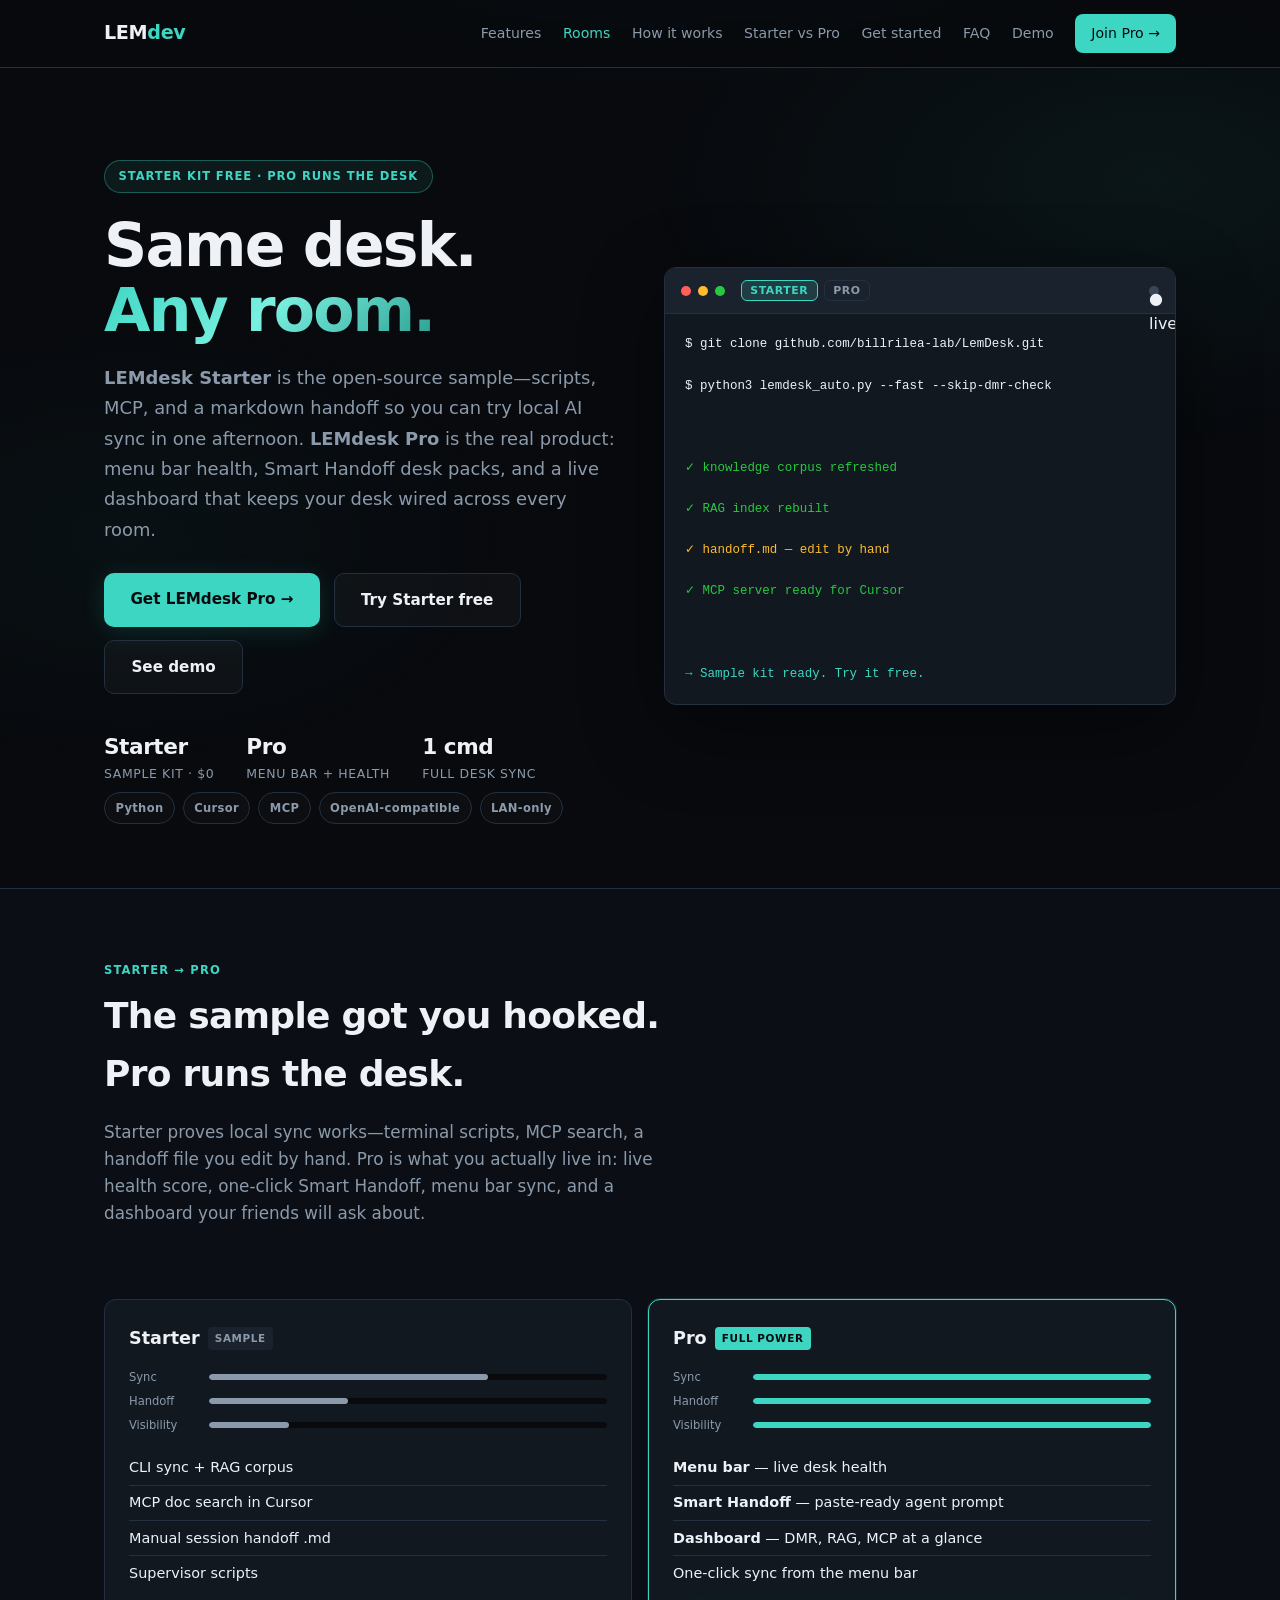
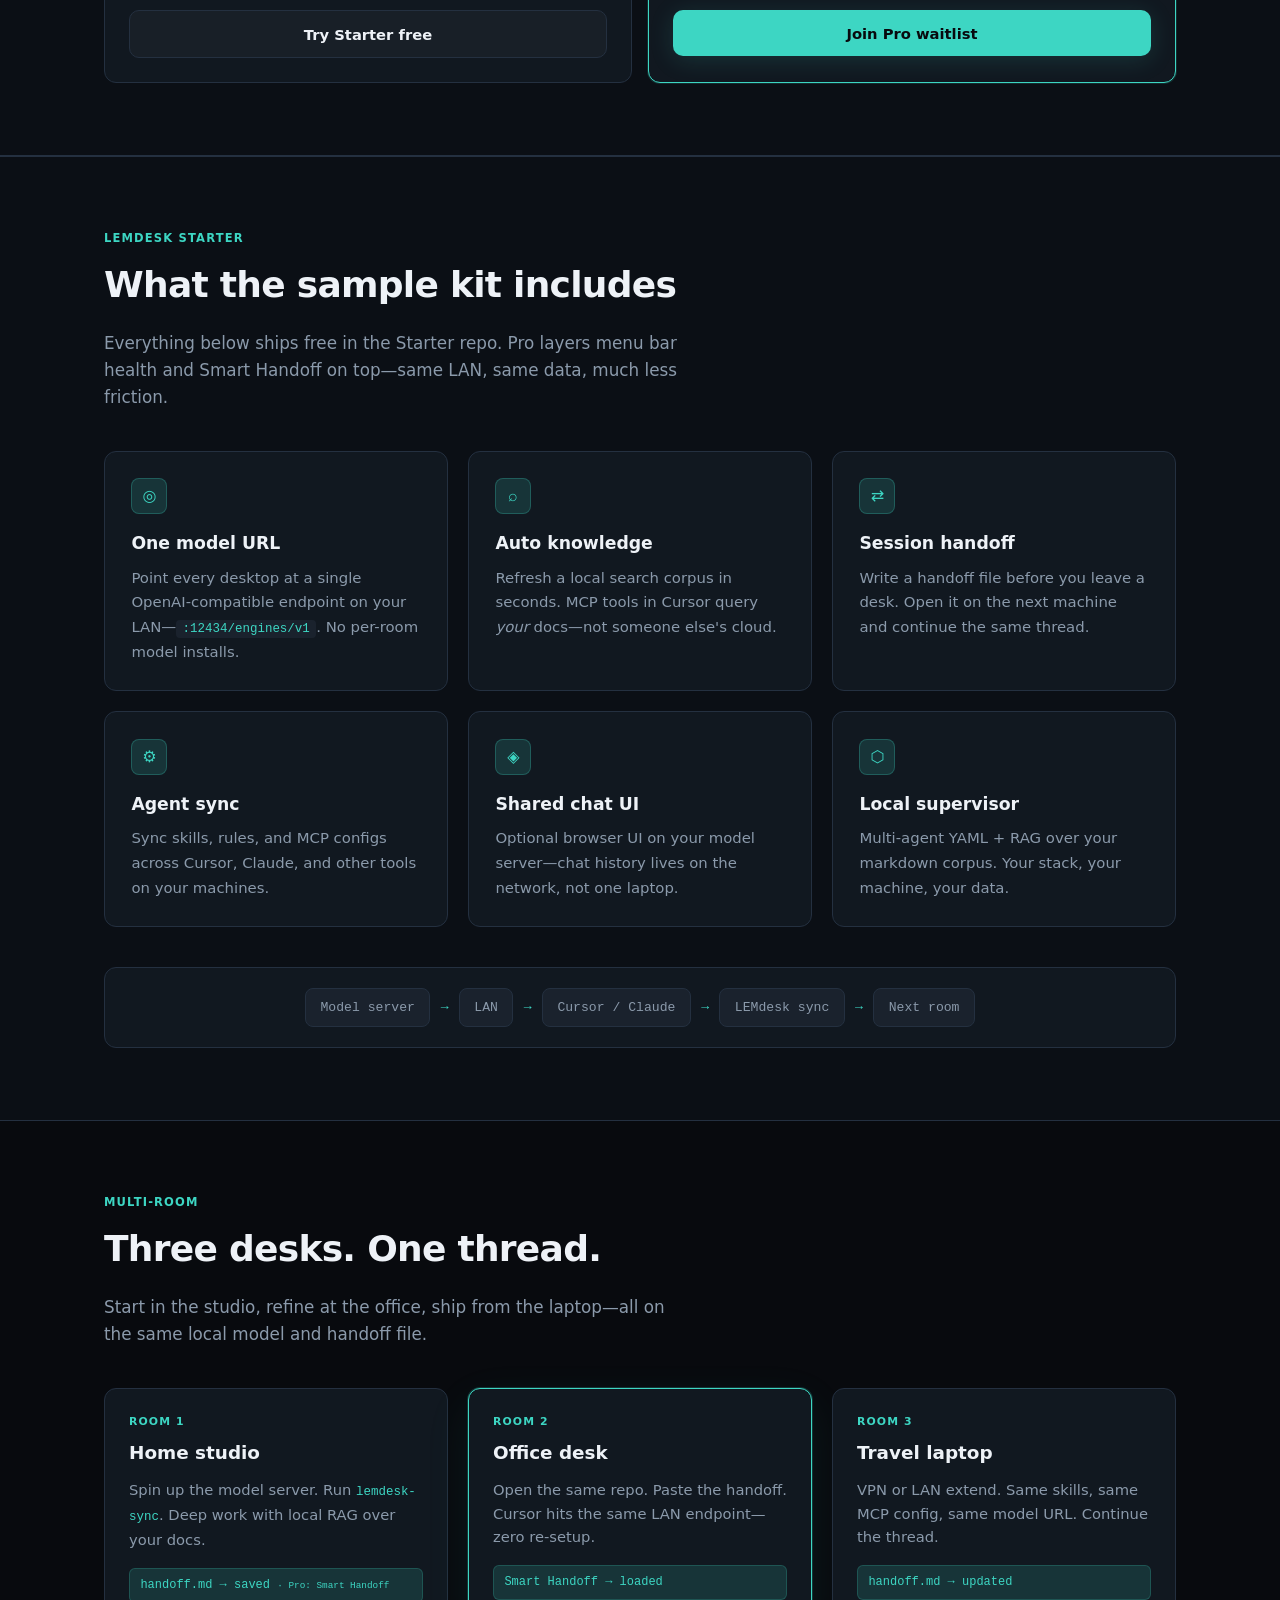
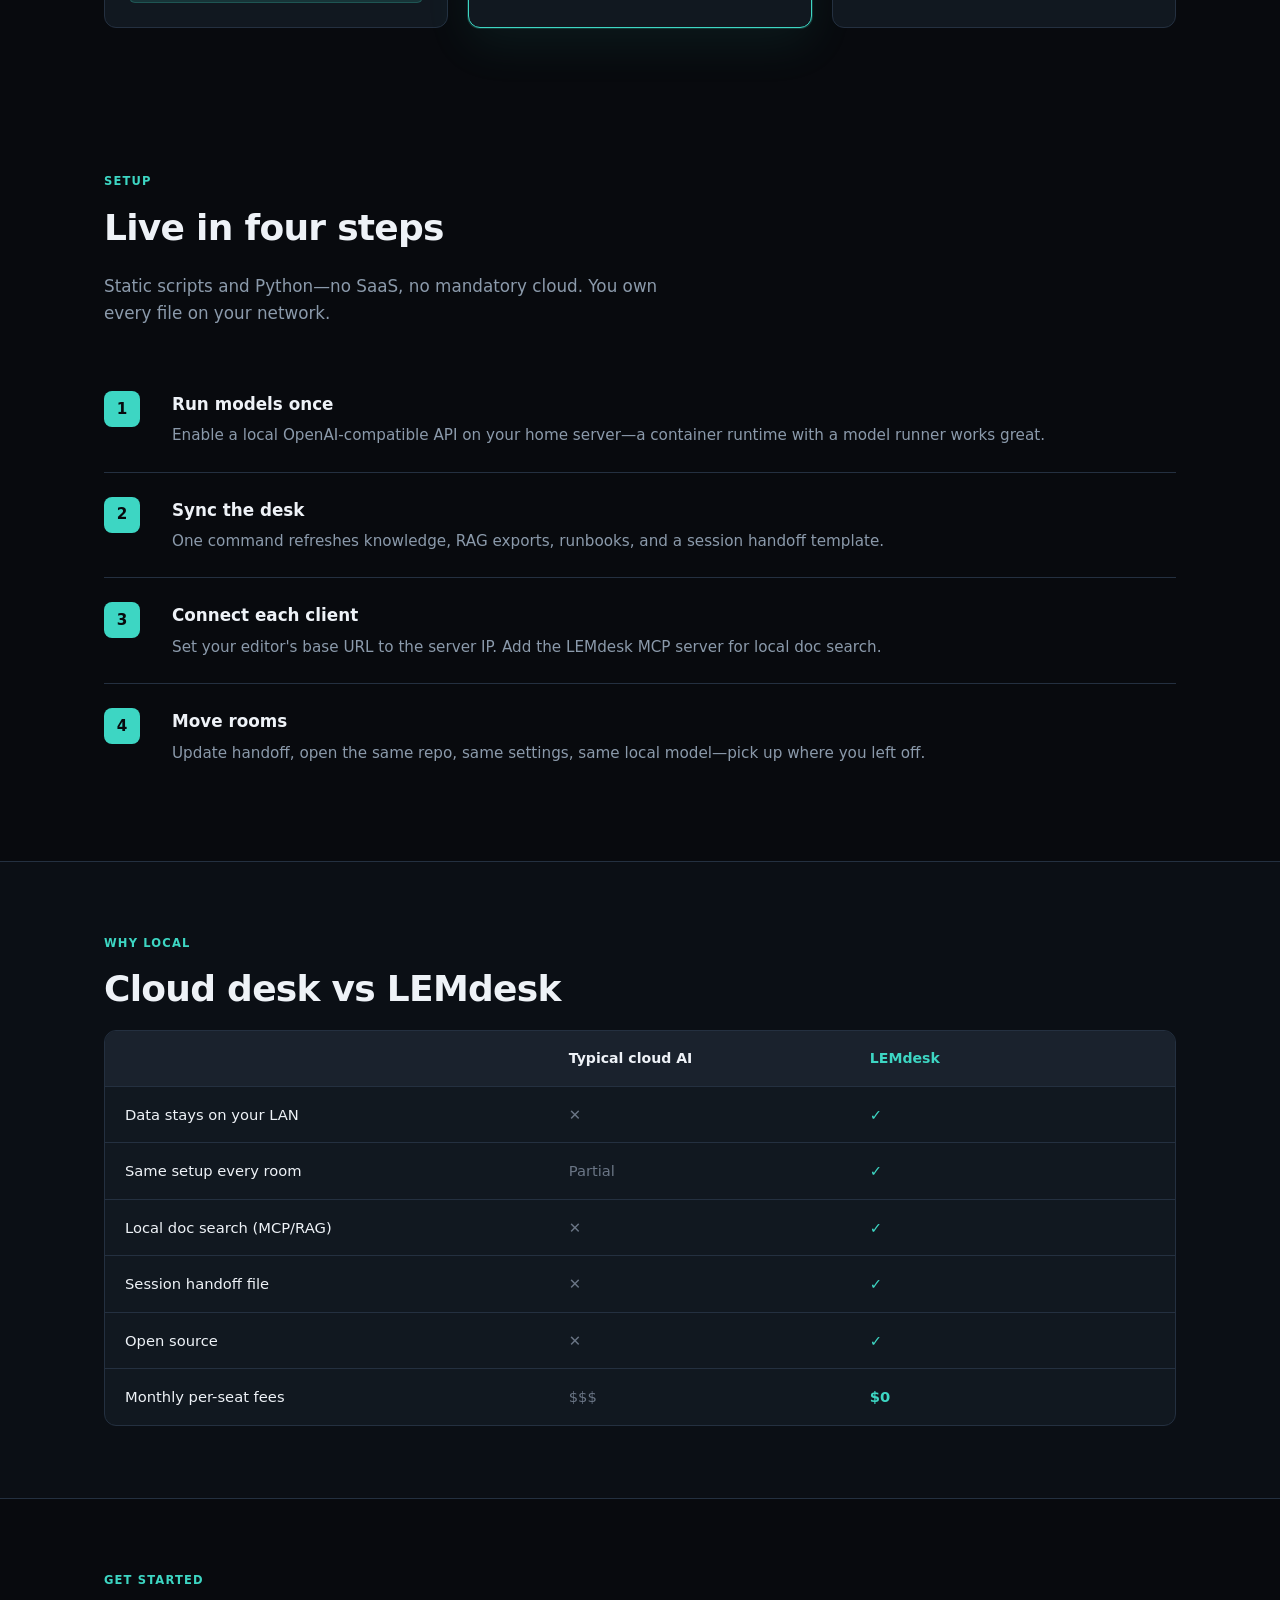
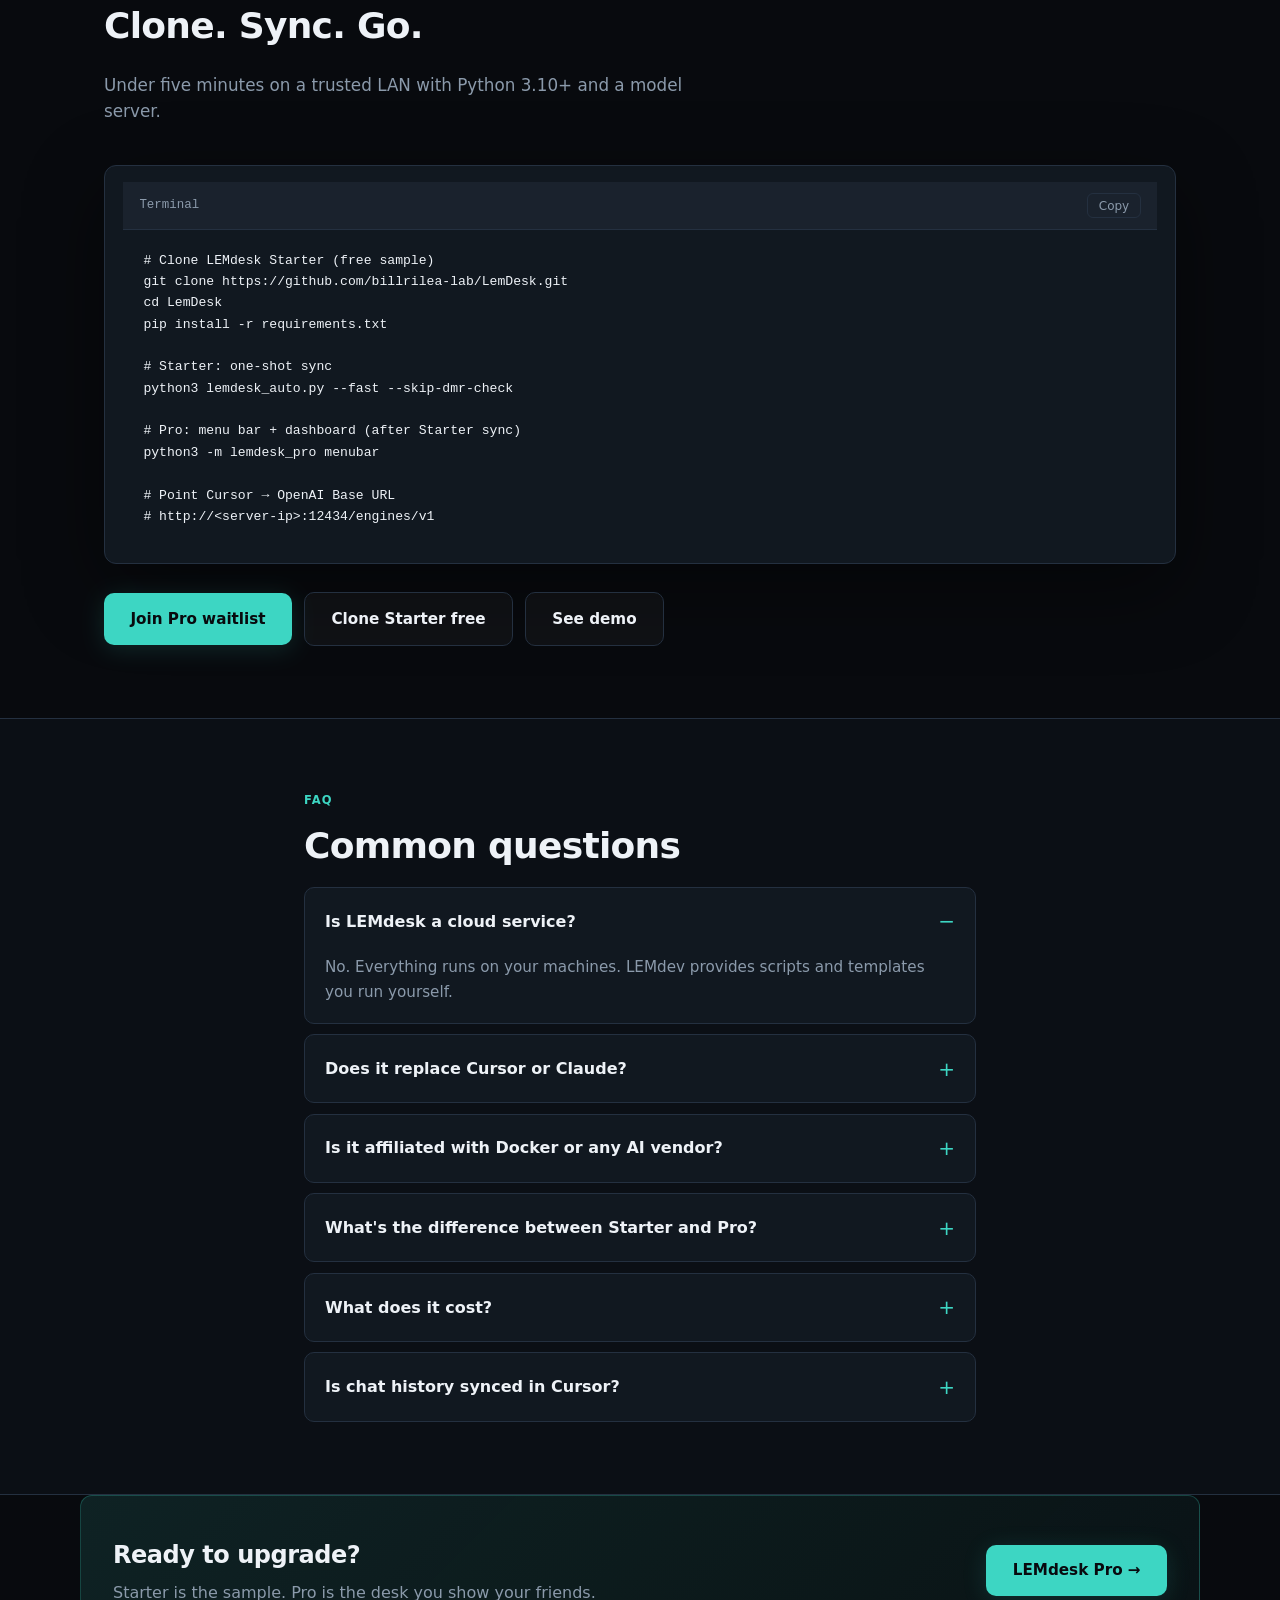
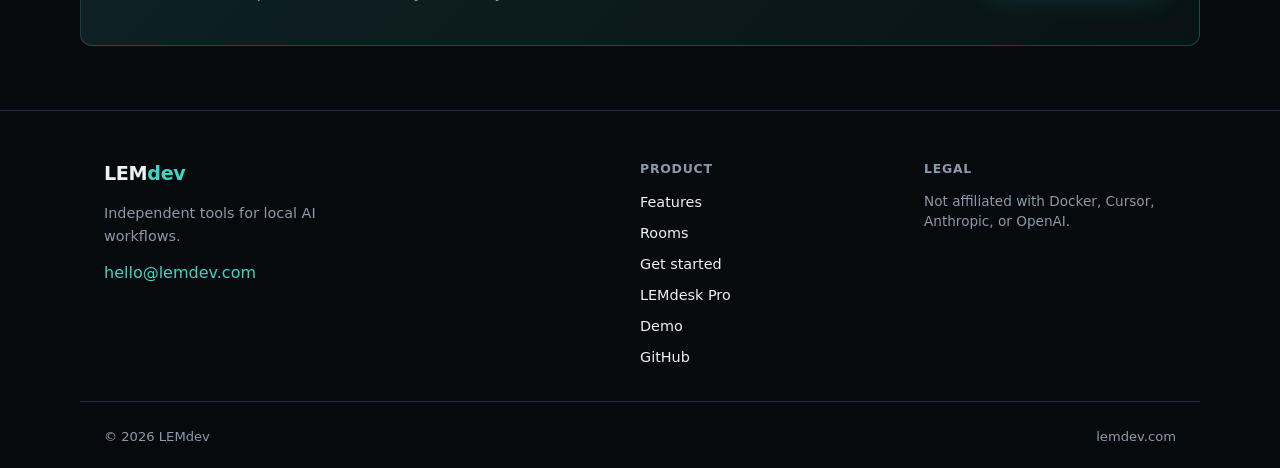
==== commit 32e413da: "Polish Starter vs Pro story and demo experience. Hero terminal toggles Starter/Pro, power meters sho" ====
--- a/index.html
+++ b/index.html
@@ -4,18 +4,18 @@
   <meta charset="UTF-8">
   <meta name="viewport" content="width=device-width, initial-scale=1">
   <title>LEMdesk — same desk on any room | LEMdev</title>
-  <meta name="description" content="LEMdesk — same desk on any room. Free LAN kit for local models, agent sync, knowledge search, and session handoff. By LEMdev.">
+  <meta name="description" content="LEMdesk Starter is the free sample kit. LEMdesk Pro is the full desk — menu bar health, Smart Handoff, and live dashboard. By LEMdev.">
   <meta name="author" content="LEMdev">
   <meta name="theme-color" content="#0c0f14">
   <link rel="canonical" href="https://lemdev.com/">
   <meta property="og:title" content="LEMdesk — same desk on any room">
-  <meta property="og:description" content="Free LAN kit for local models, agent sync, knowledge search, and session handoff. Your desk, every room.">
+  <meta property="og:description" content="Starter is the free sample kit. Pro is the full desk — menu bar health, Smart Handoff, live dashboard.">
   <meta property="og:url" content="https://lemdev.com/">
   <meta property="og:type" content="website">
   <meta property="og:site_name" content="LEMdev">
   <meta name="twitter:card" content="summary_large_image">
   <meta name="twitter:title" content="LEMdesk — same desk on any room">
-  <meta name="twitter:description" content="Free LAN kit for local AI. Sync models, knowledge, and session handoff across every machine on your network.">
+  <meta name="twitter:description" content="Starter proves local AI sync works. Pro runs your desk — menu bar health, Smart Handoff, dashboard.">
   <meta property="og:image" content="https://lemdev.com/assets/og-cover.svg">
   <meta name="twitter:image" content="https://lemdev.com/assets/og-cover.svg">
   <link rel="preload" href="css/style.css" as="style">
@@ -28,10 +28,13 @@
     "name": "LEMdesk",
     "applicationCategory": "DeveloperApplication",
     "operatingSystem": "macOS, Linux, Windows",
-    "offers": { "@type": "Offer", "price": "0", "priceCurrency": "USD" },
+    "description": "Starter sample kit + Pro desk health, Smart Handoff, and menu bar for local AI across rooms.",
+    "offers": [
+      { "@type": "Offer", "name": "Starter", "price": "0", "priceCurrency": "USD" },
+      { "@type": "Offer", "name": "Pro", "price": "19", "priceCurrency": "USD", "priceValidUntil": "2026-12-31" }
+    ],
     "author": { "@type": "Organization", "name": "LEMdev", "url": "https://lemdev.com" },
-    "codeRepository": "https://github.com/billrilea-lab/LemDesk",
-    "description": "Free LAN kit for local models, agent sync, knowledge search, and session handoff."
+    "codeRepository": "https://github.com/billrilea-lab/LemDesk"
   }
   </script>
 </head>
@@ -47,12 +50,11 @@
         <a href="#features" data-nav>Features</a>
         <a href="#rooms" data-nav>Rooms</a>
         <a href="#how" data-nav>How it works</a>
-        <a href="#compare" data-nav>Why local</a>
+        <a href="#pro" data-nav>Starter vs Pro</a>
         <a href="#start" data-nav>Get started</a>
         <a href="#faq" data-nav>FAQ</a>
-        <a href="/pricing.html">Pro</a>
         <a href="/demo.html">Demo</a>
-        <a class="nav-cta" href="https://github.com/billrilea-lab/LemDesk" rel="noopener noreferrer">GitHub ↗</a>
+        <a class="nav-cta" href="/pricing.html#waitlist">Join Pro →</a>
       </nav>
     </div>
   </header>
@@ -61,19 +63,20 @@
     <section class="hero">
       <div class="wrap hero-grid">
         <div class="hero-copy reveal">
-          <p class="hero-badge">Open source · LAN-first · Free</p>
+          <p class="hero-badge">Starter kit free · Pro runs the desk</p>
           <h1>Same desk.<br><span class="gradient-text">Any room.</span></h1>
           <p class="lead">
-            <strong>LEMdesk</strong> wires your local models, Cursor agents, and knowledge corpus across every machine on your network—no cloud lock-in, no per-seat fees.
+            <strong>LEMdesk Starter</strong> is the open-source sample—scripts, MCP, and a markdown handoff so you can try local AI sync in one afternoon.
+            <strong>LEMdesk Pro</strong> is the real product: menu bar health, Smart Handoff desk packs, and a live dashboard that keeps your desk wired across every room.
           </p>
           <div class="hero-actions">
-            <a class="btn btn-primary btn-lg" href="#start">Get LEMdesk free</a>
-            <a class="btn btn-ghost btn-lg" href="/pricing.html">LEMdesk Pro →</a>
-            <a class="btn btn-ghost btn-lg" href="https://github.com/billrilea-lab/LemDesk" rel="noopener noreferrer">GitHub</a>
+            <a class="btn btn-primary btn-lg" href="/pricing.html">Get LEMdesk Pro →</a>
+            <a class="btn btn-ghost btn-lg" href="#start">Try Starter free</a>
+            <a class="btn btn-ghost btn-lg" href="/demo.html">See demo</a>
           </div>
           <ul class="hero-stats">
-            <li><strong>$0</strong><span>software cost</span></li>
-            <li><strong>100%</strong><span>your hardware</span></li>
+            <li><strong>Starter</strong><span>sample kit · $0</span></li>
+            <li><strong>Pro</strong><span>menu bar + health</span></li>
             <li><strong>1 cmd</strong><span>full desk sync</span></li>
           </ul>
           <div class="stack-badges reveal" aria-label="Compatible with">
@@ -87,28 +90,82 @@
         <div class="hero-terminal reveal reveal-delay" aria-label="Example workflow">
           <div class="terminal-chrome">
             <span></span><span></span><span></span>
-            <em>lemdesk-sync</em>
+            <div class="terminal-tabs" role="tablist">
+              <button type="button" class="terminal-tab active" data-terminal="starter" role="tab" aria-selected="true">Starter</button>
+              <button type="button" class="terminal-tab" data-terminal="pro" role="tab" aria-selected="false">Pro</button>
+            </div>
             <span class="terminal-live" aria-hidden="true">● live</span>
           </div>
-          <pre class="terminal-body"><code><span class="t-line">$ git clone git@github.com:billrilea-lab/LemDesk.git</span>
-<span class="t-line">$ ./lemdesk/scripts/lemdesk_auto.sh --fast</span>
+          <pre class="terminal-body" id="terminal-starter"><code><span class="t-line">$ git clone github.com/billrilea-lab/LemDesk.git</span>
+<span class="t-line">$ python3 lemdesk_auto.py --fast --skip-dmr-check</span>
 <span class="t-line t-dim">&nbsp;</span>
 <span class="t-line t-ok">✓ knowledge corpus refreshed</span>
 <span class="t-line t-ok">✓ RAG index rebuilt</span>
-<span class="t-line t-ok">✓ handoff.md ready for next room</span>
-<span class="t-line t-ok">✓ MCP server listening on LAN</span>
+<span class="t-line t-warn">✓ handoff.md — edit by hand</span>
+<span class="t-line t-ok">✓ MCP server ready for Cursor</span>
 <span class="t-line t-dim">&nbsp;</span>
-<span class="t-line t-accent">→ Cursor base URL: http://192.168.1.50:12434/v1</span>
-<span class="t-line t-accent">→ Pick up in the office. Same thread.</span></code></pre>
+<span class="t-line t-accent">→ Sample kit ready. Try it free.</span></code></pre>
+          <pre class="terminal-body terminal-hidden" id="terminal-pro" hidden><code><span class="t-line">$ python3 -m lemdesk_pro menubar</span>
+<span class="t-line t-dim">&nbsp;</span>
+<span class="t-line t-ok">✓ menu bar health: 87/100 (A)</span>
+<span class="t-line t-ok">✓ dashboard → http://127.0.0.1:8765</span>
+<span class="t-line t-ok">✓ DMR · RAG · MCP · handoff — all green</span>
+<span class="t-line t-dim">&nbsp;</span>
+<span class="t-line">$ python3 -m lemdesk_pro smart-handoff</span>
+<span class="t-line t-ok">✓ desk pack + paste-ready agent prompt</span>
+<span class="t-line t-dim">&nbsp;</span>
+<span class="t-line t-accent">→ Open Cursor in the office. Same thread.</span></code></pre>
+        </div>
+      </div>
+    </section>
+
+    <section id="pro" class="pro-banner section-alt">
+      <div class="wrap pro-banner-grid reveal">
+        <div>
+          <p class="eyebrow">Starter → Pro</p>
+          <h2>The sample got you hooked.<br>Pro runs the desk.</h2>
+          <p class="section-intro">Starter proves local sync works—terminal scripts, MCP search, a handoff file you edit by hand. Pro is what you actually live in: live health score, one-click Smart Handoff, menu bar sync, and a dashboard your friends will ask about.</p>
+        </div>
+        <div class="pro-contrast">
+          <div class="pro-contrast-col">
+            <h3>Starter <span class="pro-tag sample">Sample</span></h3>
+            <div class="power-bars" aria-hidden="true">
+              <div class="power-bar"><span>Sync</span><div class="track"><i style="width:70%"></i></div></div>
+              <div class="power-bar"><span>Handoff</span><div class="track"><i style="width:35%"></i></div></div>
+              <div class="power-bar"><span>Visibility</span><div class="track"><i style="width:20%"></i></div></div>
+            </div>
+            <ul>
+              <li>CLI sync + RAG corpus</li>
+              <li>MCP doc search in Cursor</li>
+              <li>Manual session handoff .md</li>
+              <li>Supervisor scripts</li>
+            </ul>
+            <a class="btn btn-ghost btn-block" href="#start">Try Starter free</a>
+          </div>
+          <div class="pro-contrast-col pro-contrast-featured">
+            <h3>Pro <span class="pro-tag power">Full power</span></h3>
+            <div class="power-bars pro-bars" aria-hidden="true">
+              <div class="power-bar"><span>Sync</span><div class="track"><i style="width:100%"></i></div></div>
+              <div class="power-bar"><span>Handoff</span><div class="track"><i style="width:100%"></i></div></div>
+              <div class="power-bar"><span>Visibility</span><div class="track"><i style="width:100%"></i></div></div>
+            </div>
+            <ul>
+              <li><strong>Menu bar</strong> — live desk health</li>
+              <li><strong>Smart Handoff</strong> — paste-ready agent prompt</li>
+              <li><strong>Dashboard</strong> — DMR, RAG, MCP at a glance</li>
+              <li>One-click sync from the menu bar</li>
+            </ul>
+            <a class="btn btn-primary btn-block" href="/pricing.html">Join Pro waitlist</a>
+          </div>
         </div>
       </div>
     </section>
 
     <section id="features" class="section-alt">
       <div class="wrap">
-        <p class="eyebrow reveal">LEMdesk</p>
-        <h2 class="reveal">Everything your desk needs—on your LAN</h2>
-        <p class="section-intro reveal">One model server. Every client. Synced skills, docs, and session context across rooms.</p>
+        <p class="eyebrow reveal">LEMdesk Starter</p>
+        <h2 class="reveal">What the sample kit includes</h2>
+        <p class="section-intro reveal">Everything below ships free in the Starter repo. Pro layers menu bar health and Smart Handoff on top—same LAN, same data, much less friction.</p>
         <div class="grid-3">
           <article class="card reveal">
             <div class="card-icon" aria-hidden="true">◎</div>
@@ -165,13 +222,13 @@
             <div class="room-label">Room 1</div>
             <h3>Home studio</h3>
             <p>Spin up the model server. Run <code>lemdesk-sync</code>. Deep work with local RAG over your docs.</p>
-            <div class="room-file">handoff.md → saved</div>
+            <div class="room-file">handoff.md → saved <span class="pro-plus">· Pro: Smart Handoff</span></div>
           </article>
           <article class="room-card room-active reveal">
             <div class="room-label">Room 2</div>
             <h3>Office desk</h3>
             <p>Open the same repo. Paste the handoff. Cursor hits the same LAN endpoint—zero re-setup.</p>
-            <div class="room-file">handoff.md → loaded</div>
+            <div class="room-file">Smart Handoff → loaded</div>
           </article>
           <article class="room-card reveal">
             <div class="room-label">Room 3</div>
@@ -269,37 +326,37 @@
         <div class="code-block reveal">
           <div class="code-header">
             <span>Terminal</span>
-            <button type="button" class="copy-btn" data-copy="# Clone LEMdesk (LEMdev)
+            <button type="button" class="copy-btn" data-copy="# Clone LEMdesk Starter (free sample)
 git clone https://github.com/billrilea-lab/LemDesk.git
 cd LemDesk
-
-# One-shot: knowledge + RAG + briefs + handoff
-python3 bot.py lemdesk-sync --fast
-
-# Or the shell wrapper
-./lemdesk/scripts/lemdesk_auto.sh --fast
-
-# Point Cursor: Override OpenAI Base URL
-# http://&lt;server-ip&gt;:12434/engines/v1
-# API key: not-needed">Copy</button>
-          </div>
-          <pre><code># Clone LEMdesk (LEMdev)
+pip install -r requirements.txt
+
+# Starter: one-shot sync
+python3 lemdesk_auto.py --fast --skip-dmr-check
+
+# Pro: menu bar + dashboard
+python3 -m lemdesk_pro menubar
+
+# Cursor OpenAI Base URL: http://&lt;server-ip&gt;:12434/engines/v1">Copy</button>
+          </div>
+          <pre><code># Clone LEMdesk Starter (free sample)
 git clone https://github.com/billrilea-lab/LemDesk.git
 cd LemDesk
-
-# One-shot: knowledge + RAG + briefs + handoff
-python3 bot.py lemdesk-sync --fast
-
-# Or the shell wrapper
-./lemdesk/scripts/lemdesk_auto.sh --fast
-
-# Point Cursor: Override OpenAI Base URL
-# http://&lt;server-ip&gt;:12434/engines/v1
-# API key: not-needed</code></pre>
+pip install -r requirements.txt
+
+# Starter: one-shot sync
+python3 lemdesk_auto.py --fast --skip-dmr-check
+
+# Pro: menu bar + dashboard (after Starter sync)
+python3 -m lemdesk_pro menubar
+
+# Point Cursor → OpenAI Base URL
+# http://&lt;server-ip&gt;:12434/engines/v1</code></pre>
         </div>
         <div class="start-actions reveal">
-          <a class="btn btn-primary btn-lg" href="https://github.com/billrilea-lab/LemDesk" rel="noopener noreferrer">Star on GitHub</a>
-          <a class="btn btn-ghost btn-lg" href="mailto:hello@lemdev.com">hello@lemdev.com</a>
+          <a class="btn btn-primary btn-lg" href="/pricing.html#waitlist">Join Pro waitlist</a>
+          <a class="btn btn-ghost btn-lg" href="https://github.com/billrilea-lab/LemDesk" rel="noopener noreferrer">Clone Starter free</a>
+          <a class="btn btn-ghost btn-lg" href="/demo.html">See demo</a>
         </div>
       </div>
     </section>
@@ -322,8 +379,12 @@
             <p>No. LEMdesk is an independent project from LEMdev. You choose which third-party tools to use.</p>
           </details>
           <details class="faq-item">
+            <summary>What's the difference between Starter and Pro?</summary>
+            <p><strong>Starter</strong> is the free sample kit—CLI scripts, MCP, manual handoff markdown. It proves local desk sync works. <strong>Pro</strong> is the daily driver: menu bar health score, Smart Handoff desk packs, local dashboard, and one-click sync. Same open core; Pro adds the polish you actually live in.</p>
+          </details>
+          <details class="faq-item">
             <summary>What does it cost?</summary>
-            <p>The open-source kit is free forever. <a href="/pricing.html">LEMdesk Pro</a> ($19/mo, waitlist open) adds menu bar health, Smart Handoff, and a local dashboard.</p>
+            <p>Starter stays free forever. <a href="/pricing.html">LEMdesk Pro</a> is $19/mo (waitlist open)—founding members lock in that price.</p>
           </details>
           <details class="faq-item">
             <summary>Is chat history synced in Cursor?</summary>
@@ -336,10 +397,10 @@
     <section class="cta-banner">
       <div class="wrap cta-inner reveal">
         <div>
-          <h2>Ready to desk-hop?</h2>
-          <p>Free, open source, and built for developers who work in more than one room.</p>
-        </div>
-        <a class="btn btn-primary btn-lg" href="https://github.com/billrilea-lab/LemDesk" rel="noopener noreferrer">Get LEMdesk →</a>
+          <h2>Ready to upgrade?</h2>
+          <p>Starter is the sample. Pro is the desk you show your friends.</p>
+        </div>
+        <a class="btn btn-primary btn-lg" href="/pricing.html">LEMdesk Pro →</a>
       </div>
     </section>
   </main>
--- a/css/style.css
+++ b/css/style.css
@@ -311,11 +311,38 @@
   font-family: var(--mono);
 }
 
+.terminal-tabs {
+  display: flex;
+  gap: 0.35rem;
+  margin-left: 0.5rem;
+}
+
+.terminal-tab {
+  background: transparent;
+  border: 1px solid var(--border);
+  color: var(--muted);
+  font-size: 0.68rem;
+  font-weight: 700;
+  text-transform: uppercase;
+  letter-spacing: 0.05em;
+  padding: 0.2rem 0.55rem;
+  border-radius: 6px;
+  cursor: pointer;
+  font-family: var(--font);
+}
+
+.terminal-tab.active {
+  background: var(--accent-glow);
+  border-color: var(--accent);
+  color: var(--accent);
+}
+
+.terminal-hidden {
+  display: none;
+}
+
 .terminal-live {
-  font-size: 0.68rem;
-  color: #28c840;
-  font-family: var(--font);
-  margin-left: 0.75rem;
+  margin-left: auto;
   animation: pulse-live 2s ease-in-out infinite;
 }
 
@@ -371,6 +398,7 @@
 
 .t-dim { color: #5a6878; }
 .t-ok { color: #28c840; }
+.t-warn { color: #febc2e; }
 .t-accent { color: var(--accent); }
 
 /* Buttons */
@@ -1302,3 +1330,202 @@
   gap: 0.75rem;
   flex-wrap: wrap;
 }
+
+/* Starter → Pro banner */
+.pro-banner-grid {
+  display: flex;
+  flex-direction: column;
+  gap: 2rem;
+}
+
+.pro-contrast {
+  display: grid;
+  grid-template-columns: 1fr 1fr;
+  gap: 1rem;
+}
+
+.pro-contrast-col {
+  background: var(--bg-card);
+  border: 1px solid var(--border);
+  border-radius: var(--radius);
+  padding: 1.5rem;
+}
+
+.pro-contrast-featured {
+  border-color: var(--accent);
+  box-shadow: 0 0 0 1px var(--accent-glow);
+}
+
+.pro-contrast-col h3 {
+  margin: 0 0 1rem;
+  font-size: 1.1rem;
+  display: flex;
+  align-items: center;
+  gap: 0.5rem;
+  flex-wrap: wrap;
+}
+
+.pro-tag {
+  font-size: 0.65rem;
+  font-weight: 800;
+  text-transform: uppercase;
+  letter-spacing: 0.06em;
+  padding: 0.2rem 0.45rem;
+  border-radius: 4px;
+}
+
+.pro-tag.sample {
+  background: var(--bg-elevated);
+  color: var(--muted);
+}
+
+.pro-tag.power {
+  background: var(--accent);
+  color: var(--bg);
+}
+
+.pro-contrast-col ul {
+  list-style: none;
+  padding: 0;
+  margin: 0 0 1.25rem;
+}
+
+.pro-contrast-col li {
+  padding: 0.35rem 0;
+  font-size: 0.9rem;
+  border-bottom: 1px solid var(--border);
+}
+
+.pro-contrast-col li:last-child {
+  border-bottom: none;
+}
+
+.pricing-subtier {
+  font-size: 0.78rem;
+  color: var(--muted);
+  margin: -0.25rem 0 0.5rem;
+}
+
+@media (max-width: 720px) {
+  .pro-contrast {
+    grid-template-columns: 1fr;
+  }
+}
+
+.pro-plus {
+  color: var(--accent);
+  font-size: 0.78em;
+}
+
+.start-actions {
+  display: flex;
+  gap: 0.75rem;
+  flex-wrap: wrap;
+  align-items: center;
+}
+
+.power-bars {
+  margin-bottom: 1rem;
+}
+
+.power-bar {
+  display: flex;
+  align-items: center;
+  gap: 0.5rem;
+  margin-bottom: 0.35rem;
+  font-size: 0.72rem;
+  color: var(--muted);
+}
+
+.power-bar span {
+  width: 4.5rem;
+  flex-shrink: 0;
+}
+
+.power-bar .track,
+.power-compare-row .track {
+  flex: 1;
+  height: 6px;
+  background: var(--bg);
+  border-radius: 99px;
+  overflow: hidden;
+}
+
+.power-bar .track i,
+.power-compare-row .track i {
+  display: block;
+  height: 100%;
+  background: var(--muted);
+  border-radius: 99px;
+}
+
+.pro-bars .track i,
+.power-compare-row .track.pro i {
+  background: var(--accent);
+}
+
+.power-compare {
+  background: var(--bg-card);
+  border: 1px solid var(--border);
+  border-radius: var(--radius);
+  padding: 1rem 1.25rem;
+}
+
+.power-compare-head,
+.power-compare-row {
+  display: grid;
+  grid-template-columns: 1.2fr 1fr 1fr;
+  gap: 0.75rem;
+  align-items: center;
+  padding: 0.5rem 0;
+}
+
+.power-compare-head {
+  font-size: 0.75rem;
+  text-transform: uppercase;
+  letter-spacing: 0.06em;
+  color: var(--muted);
+  border-bottom: 1px solid var(--border);
+  margin-bottom: 0.25rem;
+}
+
+.power-compare-row span:first-child {
+  font-size: 0.9rem;
+}
+
+.live-desk-banner {
+  background: linear-gradient(90deg, rgba(61, 214, 195, 0.12), rgba(61, 214, 195, 0.04));
+  border-bottom: 1px solid var(--accent);
+  padding: 0.65rem 0;
+  font-size: 0.88rem;
+}
+
+.live-desk-banner .wrap {
+  display: flex;
+  justify-content: space-between;
+  align-items: center;
+  gap: 1rem;
+  flex-wrap: wrap;
+}
+
+.live-desk-banner span {
+  color: var(--accent);
+  font-weight: 600;
+}
+
+.copy-btn-inline {
+  margin-top: 0.5rem;
+  background: var(--bg-elevated);
+  border: 1px solid var(--border);
+  color: var(--text);
+  border-radius: 8px;
+  padding: 0.35rem 0.75rem;
+  font-size: 0.78rem;
+  font-weight: 600;
+  cursor: pointer;
+}
+
+.copy-btn-inline:hover {
+  border-color: var(--accent);
+  color: var(--accent);
+}
--- a/css/style.css
+++ b/css/style.css
@@ -311,11 +311,38 @@
   font-family: var(--mono);
 }
 
+.terminal-tabs {
+  display: flex;
+  gap: 0.35rem;
+  margin-left: 0.5rem;
+}
+
+.terminal-tab {
+  background: transparent;
+  border: 1px solid var(--border);
+  color: var(--muted);
+  font-size: 0.68rem;
+  font-weight: 700;
+  text-transform: uppercase;
+  letter-spacing: 0.05em;
+  padding: 0.2rem 0.55rem;
+  border-radius: 6px;
+  cursor: pointer;
+  font-family: var(--font);
+}
+
+.terminal-tab.active {
+  background: var(--accent-glow);
+  border-color: var(--accent);
+  color: var(--accent);
+}
+
+.terminal-hidden {
+  display: none;
+}
+
 .terminal-live {
-  font-size: 0.68rem;
-  color: #28c840;
-  font-family: var(--font);
-  margin-left: 0.75rem;
+  margin-left: auto;
   animation: pulse-live 2s ease-in-out infinite;
 }
 
@@ -371,6 +398,7 @@
 
 .t-dim { color: #5a6878; }
 .t-ok { color: #28c840; }
+.t-warn { color: #febc2e; }
 .t-accent { color: var(--accent); }
 
 /* Buttons */
@@ -1302,3 +1330,202 @@
   gap: 0.75rem;
   flex-wrap: wrap;
 }
+
+/* Starter → Pro banner */
+.pro-banner-grid {
+  display: flex;
+  flex-direction: column;
+  gap: 2rem;
+}
+
+.pro-contrast {
+  display: grid;
+  grid-template-columns: 1fr 1fr;
+  gap: 1rem;
+}
+
+.pro-contrast-col {
+  background: var(--bg-card);
+  border: 1px solid var(--border);
+  border-radius: var(--radius);
+  padding: 1.5rem;
+}
+
+.pro-contrast-featured {
+  border-color: var(--accent);
+  box-shadow: 0 0 0 1px var(--accent-glow);
+}
+
+.pro-contrast-col h3 {
+  margin: 0 0 1rem;
+  font-size: 1.1rem;
+  display: flex;
+  align-items: center;
+  gap: 0.5rem;
+  flex-wrap: wrap;
+}
+
+.pro-tag {
+  font-size: 0.65rem;
+  font-weight: 800;
+  text-transform: uppercase;
+  letter-spacing: 0.06em;
+  padding: 0.2rem 0.45rem;
+  border-radius: 4px;
+}
+
+.pro-tag.sample {
+  background: var(--bg-elevated);
+  color: var(--muted);
+}
+
+.pro-tag.power {
+  background: var(--accent);
+  color: var(--bg);
+}
+
+.pro-contrast-col ul {
+  list-style: none;
+  padding: 0;
+  margin: 0 0 1.25rem;
+}
+
+.pro-contrast-col li {
+  padding: 0.35rem 0;
+  font-size: 0.9rem;
+  border-bottom: 1px solid var(--border);
+}
+
+.pro-contrast-col li:last-child {
+  border-bottom: none;
+}
+
+.pricing-subtier {
+  font-size: 0.78rem;
+  color: var(--muted);
+  margin: -0.25rem 0 0.5rem;
+}
+
+@media (max-width: 720px) {
+  .pro-contrast {
+    grid-template-columns: 1fr;
+  }
+}
+
+.pro-plus {
+  color: var(--accent);
+  font-size: 0.78em;
+}
+
+.start-actions {
+  display: flex;
+  gap: 0.75rem;
+  flex-wrap: wrap;
+  align-items: center;
+}
+
+.power-bars {
+  margin-bottom: 1rem;
+}
+
+.power-bar {
+  display: flex;
+  align-items: center;
+  gap: 0.5rem;
+  margin-bottom: 0.35rem;
+  font-size: 0.72rem;
+  color: var(--muted);
+}
+
+.power-bar span {
+  width: 4.5rem;
+  flex-shrink: 0;
+}
+
+.power-bar .track,
+.power-compare-row .track {
+  flex: 1;
+  height: 6px;
+  background: var(--bg);
+  border-radius: 99px;
+  overflow: hidden;
+}
+
+.power-bar .track i,
+.power-compare-row .track i {
+  display: block;
+  height: 100%;
+  background: var(--muted);
+  border-radius: 99px;
+}
+
+.pro-bars .track i,
+.power-compare-row .track.pro i {
+  background: var(--accent);
+}
+
+.power-compare {
+  background: var(--bg-card);
+  border: 1px solid var(--border);
+  border-radius: var(--radius);
+  padding: 1rem 1.25rem;
+}
+
+.power-compare-head,
+.power-compare-row {
+  display: grid;
+  grid-template-columns: 1.2fr 1fr 1fr;
+  gap: 0.75rem;
+  align-items: center;
+  padding: 0.5rem 0;
+}
+
+.power-compare-head {
+  font-size: 0.75rem;
+  text-transform: uppercase;
+  letter-spacing: 0.06em;
+  color: var(--muted);
+  border-bottom: 1px solid var(--border);
+  margin-bottom: 0.25rem;
+}
+
+.power-compare-row span:first-child {
+  font-size: 0.9rem;
+}
+
+.live-desk-banner {
+  background: linear-gradient(90deg, rgba(61, 214, 195, 0.12), rgba(61, 214, 195, 0.04));
+  border-bottom: 1px solid var(--accent);
+  padding: 0.65rem 0;
+  font-size: 0.88rem;
+}
+
+.live-desk-banner .wrap {
+  display: flex;
+  justify-content: space-between;
+  align-items: center;
+  gap: 1rem;
+  flex-wrap: wrap;
+}
+
+.live-desk-banner span {
+  color: var(--accent);
+  font-weight: 600;
+}
+
+.copy-btn-inline {
+  margin-top: 0.5rem;
+  background: var(--bg-elevated);
+  border: 1px solid var(--border);
+  color: var(--text);
+  border-radius: 8px;
+  padding: 0.35rem 0.75rem;
+  font-size: 0.78rem;
+  font-weight: 600;
+  cursor: pointer;
+}
+
+.copy-btn-inline:hover {
+  border-color: var(--accent);
+  color: var(--accent);
+}
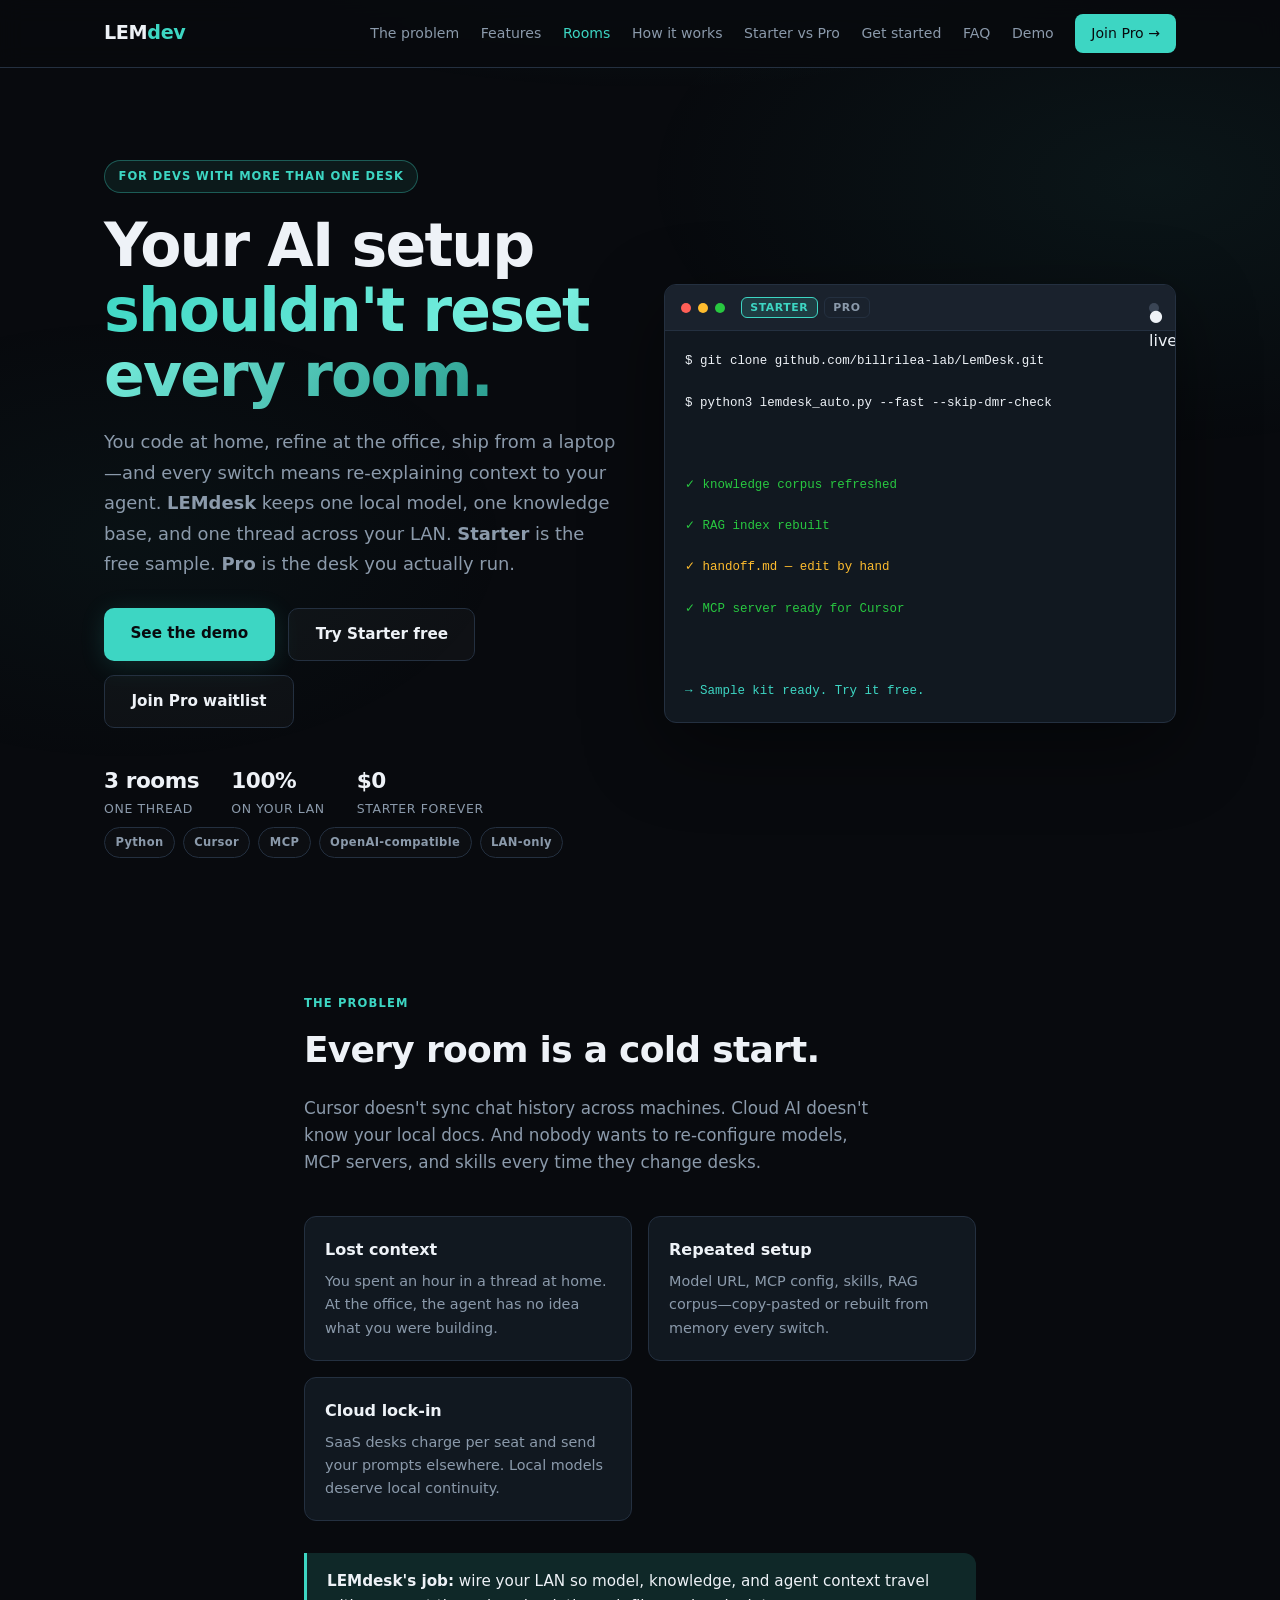
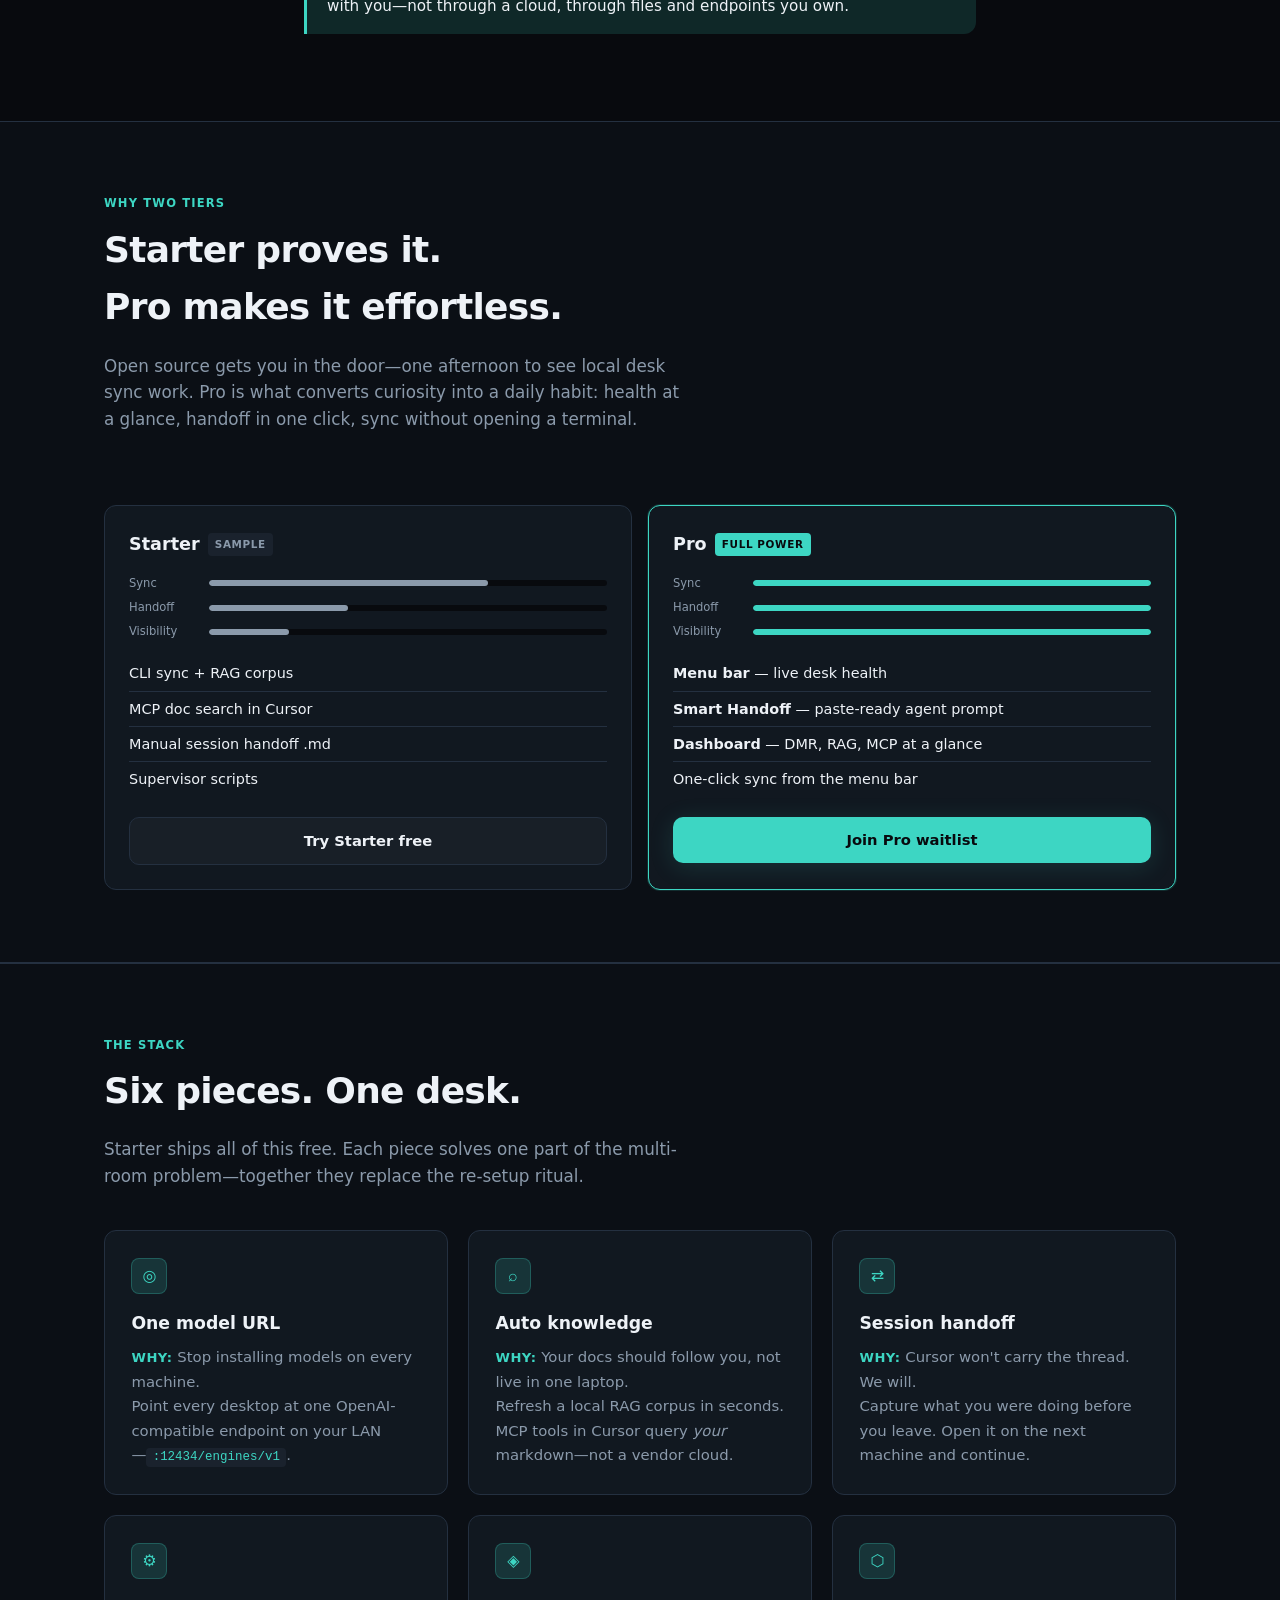
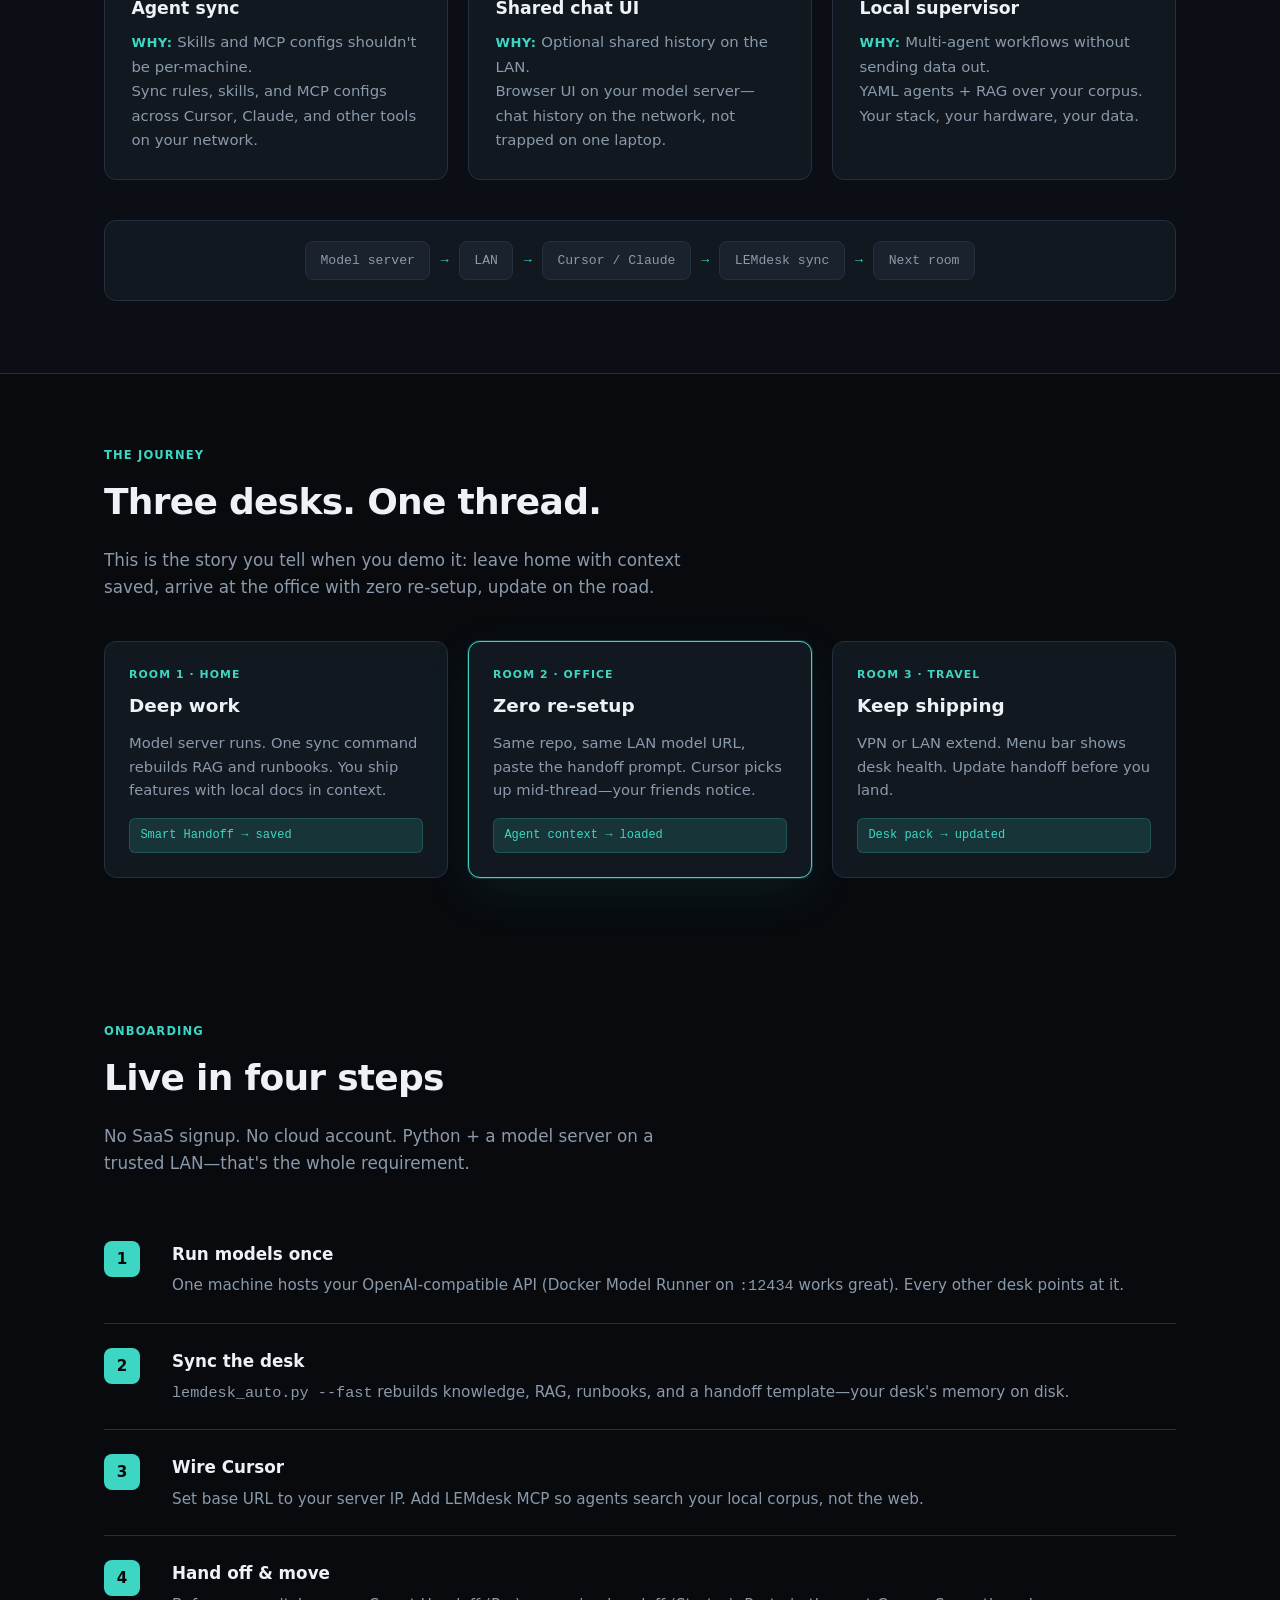
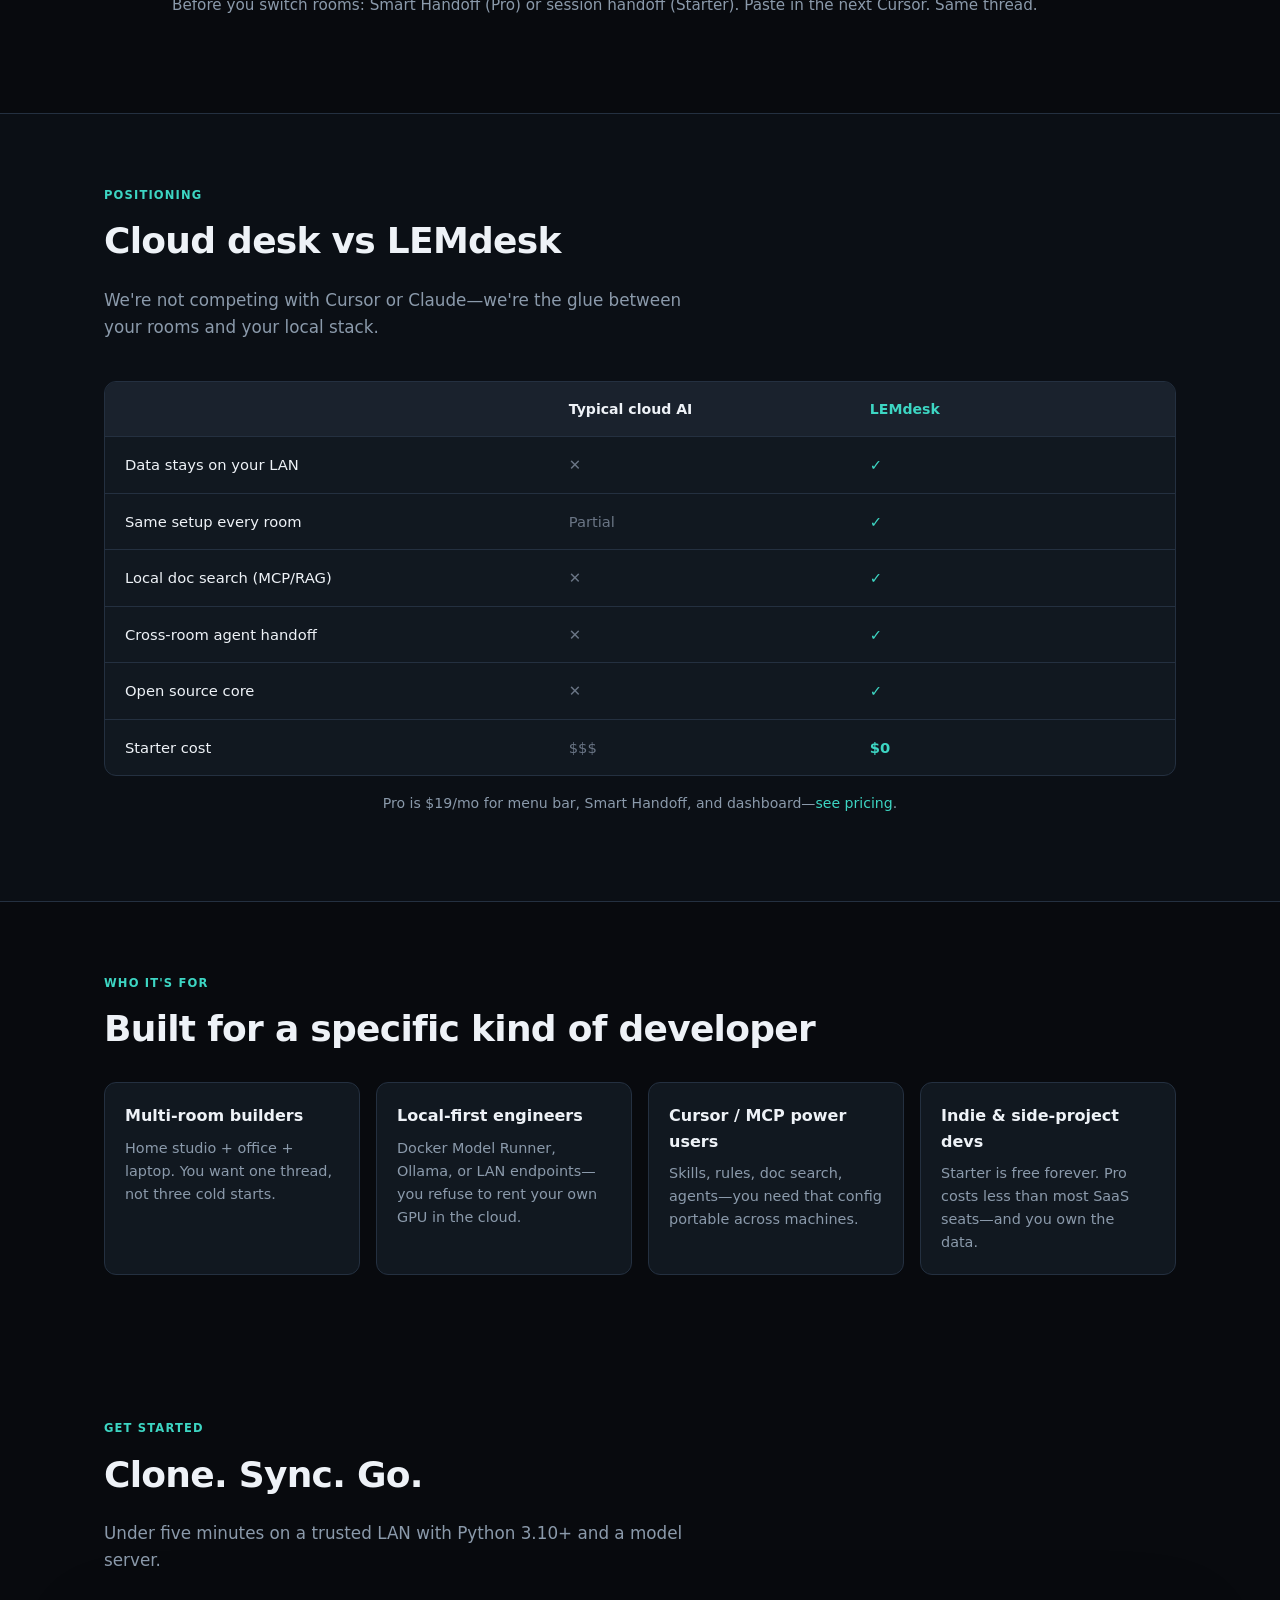
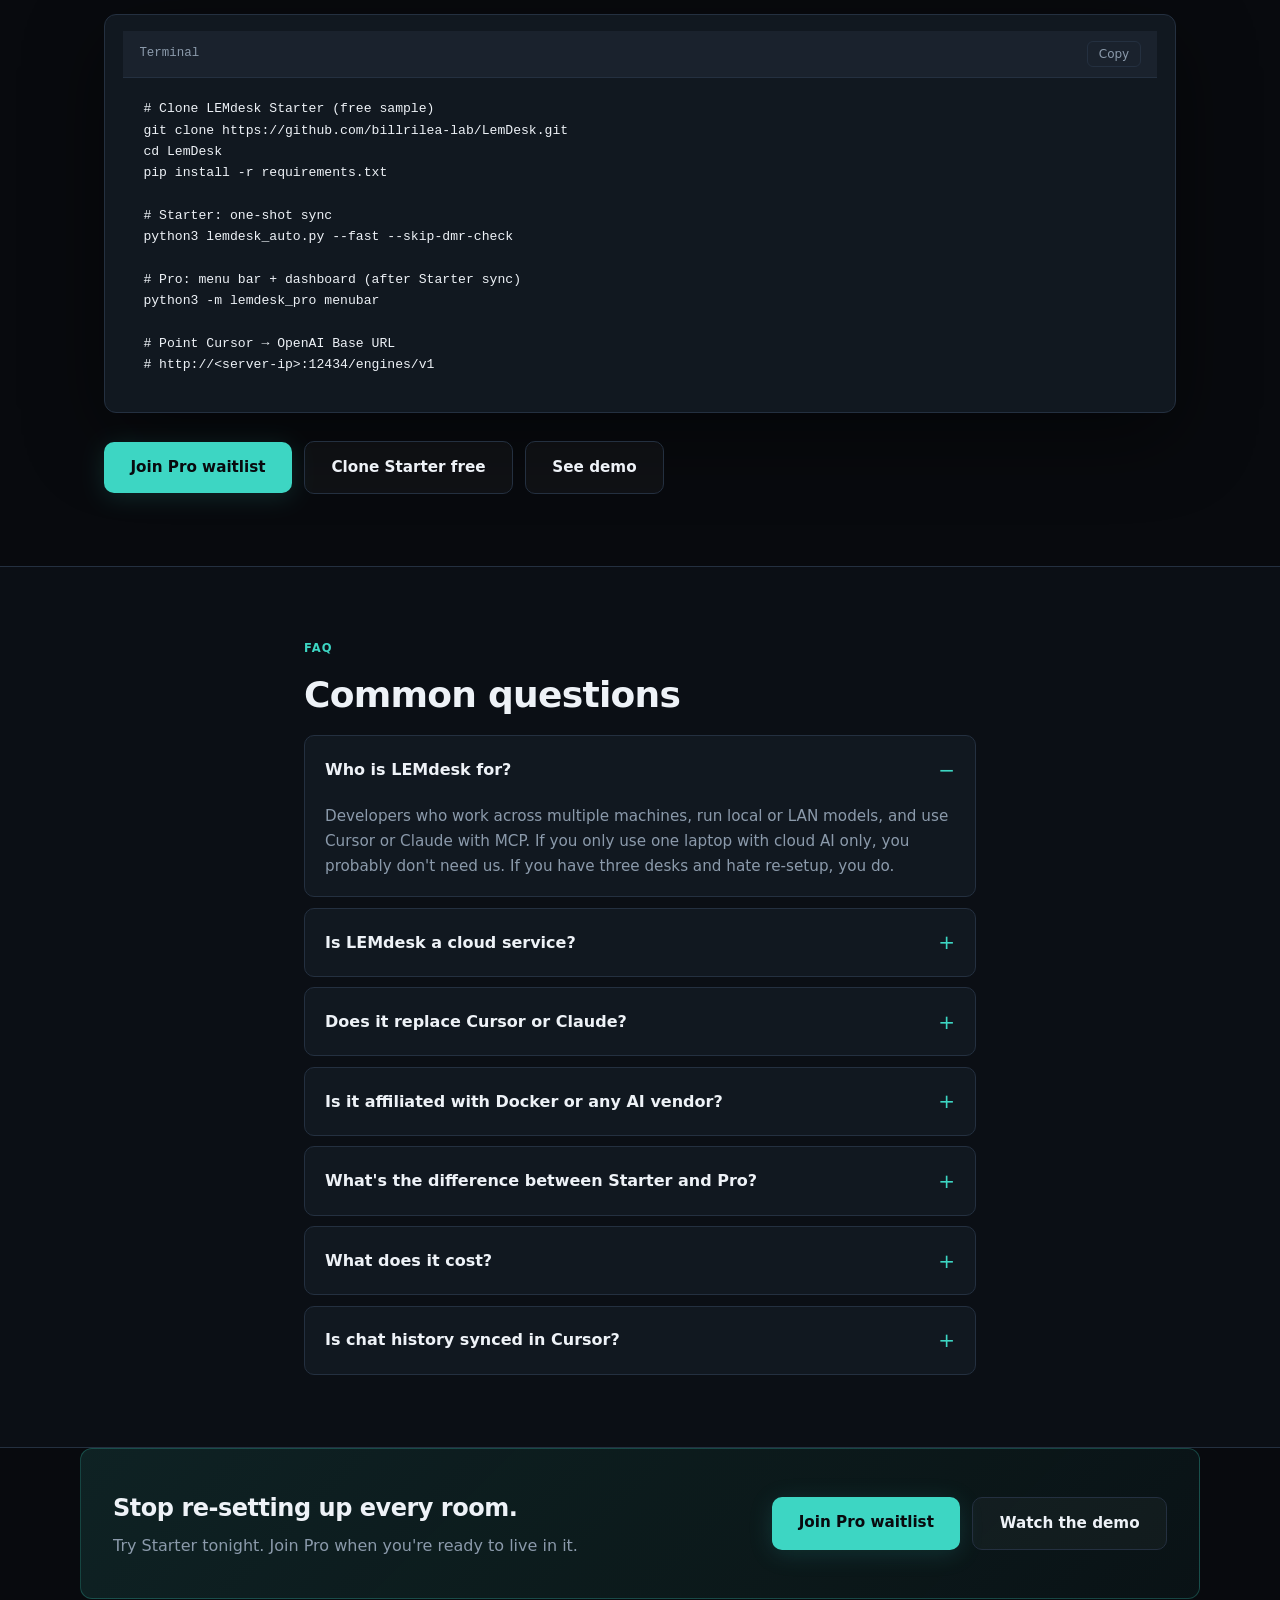
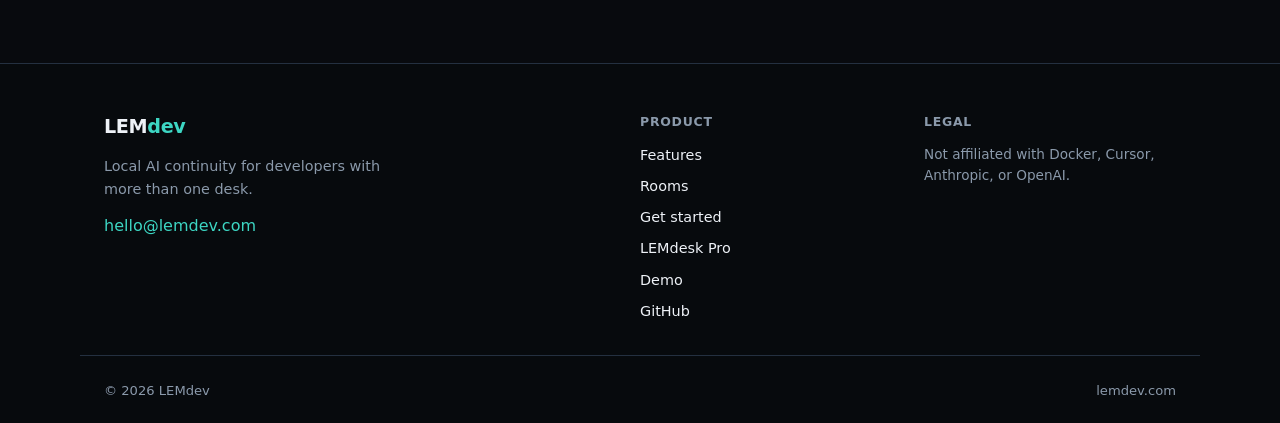
==== commit ecd2b41f: "Sharpen marketing story: problem, audience, pitch, GTM. Each section now leads with why (desk fragme" ====
--- a/index.html
+++ b/index.html
@@ -3,8 +3,8 @@
 <head>
   <meta charset="UTF-8">
   <meta name="viewport" content="width=device-width, initial-scale=1">
-  <title>LEMdesk — same desk on any room | LEMdev</title>
-  <meta name="description" content="LEMdesk Starter is the free sample kit. LEMdesk Pro is the full desk — menu bar health, Smart Handoff, and live dashboard. By LEMdev.">
+  <title>LEMdesk — your AI desk follows you across rooms | LEMdev</title>
+  <meta name="description" content="Cursor doesn't sync across rooms. LEMdesk does — local models, knowledge, and agent context on your LAN. Starter free. Pro adds menu bar health and Smart Handoff.">
   <meta name="author" content="LEMdev">
   <meta name="theme-color" content="#0c0f14">
   <link rel="canonical" href="https://lemdev.com/">
@@ -47,6 +47,7 @@
       <a class="logo" href="/">LEM<span>dev</span></a>
       <button type="button" class="menu-btn" aria-label="Menu" aria-expanded="false">☰</button>
       <nav class="nav">
+        <a href="#problem" data-nav>The problem</a>
         <a href="#features" data-nav>Features</a>
         <a href="#rooms" data-nav>Rooms</a>
         <a href="#how" data-nav>How it works</a>
@@ -63,21 +64,20 @@
     <section class="hero">
       <div class="wrap hero-grid">
         <div class="hero-copy reveal">
-          <p class="hero-badge">Starter kit free · Pro runs the desk</p>
-          <h1>Same desk.<br><span class="gradient-text">Any room.</span></h1>
+          <p class="hero-badge">For devs with more than one desk</p>
+          <h1>Your AI setup<br><span class="gradient-text">shouldn't reset every room.</span></h1>
           <p class="lead">
-            <strong>LEMdesk Starter</strong> is the open-source sample—scripts, MCP, and a markdown handoff so you can try local AI sync in one afternoon.
-            <strong>LEMdesk Pro</strong> is the real product: menu bar health, Smart Handoff desk packs, and a live dashboard that keeps your desk wired across every room.
+            You code at home, refine at the office, ship from a laptop—and every switch means re-explaining context to your agent. <strong>LEMdesk</strong> keeps one local model, one knowledge base, and one thread across your LAN. <strong>Starter</strong> is the free sample. <strong>Pro</strong> is the desk you actually run.
           </p>
           <div class="hero-actions">
-            <a class="btn btn-primary btn-lg" href="/pricing.html">Get LEMdesk Pro →</a>
+            <a class="btn btn-primary btn-lg" href="/demo.html">See the demo</a>
             <a class="btn btn-ghost btn-lg" href="#start">Try Starter free</a>
-            <a class="btn btn-ghost btn-lg" href="/demo.html">See demo</a>
+            <a class="btn btn-ghost btn-lg" href="/pricing.html#waitlist">Join Pro waitlist</a>
           </div>
           <ul class="hero-stats">
-            <li><strong>Starter</strong><span>sample kit · $0</span></li>
-            <li><strong>Pro</strong><span>menu bar + health</span></li>
-            <li><strong>1 cmd</strong><span>full desk sync</span></li>
+            <li><strong>3 rooms</strong><span>one thread</span></li>
+            <li><strong>100%</strong><span>on your LAN</span></li>
+            <li><strong>$0</strong><span>Starter forever</span></li>
           </ul>
           <div class="stack-badges reveal" aria-label="Compatible with">
             <span>Python</span>
@@ -119,12 +119,35 @@
       </div>
     </section>
 
+    <section id="problem" class="section">
+      <div class="wrap wrap-narrow">
+        <p class="eyebrow reveal">The problem</p>
+        <h2 class="reveal">Every room is a cold start.</h2>
+        <p class="section-intro reveal">Cursor doesn't sync chat history across machines. Cloud AI doesn't know your local docs. And nobody wants to re-configure models, MCP servers, and skills every time they change desks.</p>
+        <div class="pain-grid reveal">
+          <article class="pain-card">
+            <h3>Lost context</h3>
+            <p>You spent an hour in a thread at home. At the office, the agent has no idea what you were building.</p>
+          </article>
+          <article class="pain-card">
+            <h3>Repeated setup</h3>
+            <p>Model URL, MCP config, skills, RAG corpus—copy-pasted or rebuilt from memory every switch.</p>
+          </article>
+          <article class="pain-card">
+            <h3>Cloud lock-in</h3>
+            <p>SaaS desks charge per seat and send your prompts elsewhere. Local models deserve local continuity.</p>
+          </article>
+        </div>
+        <p class="problem-solution reveal"><strong>LEMdesk's job:</strong> wire your LAN so model, knowledge, and agent context travel with you—not through a cloud, through files and endpoints you own.</p>
+      </div>
+    </section>
+
     <section id="pro" class="pro-banner section-alt">
       <div class="wrap pro-banner-grid reveal">
         <div>
-          <p class="eyebrow">Starter → Pro</p>
-          <h2>The sample got you hooked.<br>Pro runs the desk.</h2>
-          <p class="section-intro">Starter proves local sync works—terminal scripts, MCP search, a handoff file you edit by hand. Pro is what you actually live in: live health score, one-click Smart Handoff, menu bar sync, and a dashboard your friends will ask about.</p>
+          <p class="eyebrow">Why two tiers</p>
+          <h2>Starter proves it.<br>Pro makes it effortless.</h2>
+          <p class="section-intro">Open source gets you in the door—one afternoon to see local desk sync work. Pro is what converts curiosity into a daily habit: health at a glance, handoff in one click, sync without opening a terminal.</p>
         </div>
         <div class="pro-contrast">
           <div class="pro-contrast-col">
@@ -163,39 +186,45 @@
 
     <section id="features" class="section-alt">
       <div class="wrap">
-        <p class="eyebrow reveal">LEMdesk Starter</p>
-        <h2 class="reveal">What the sample kit includes</h2>
-        <p class="section-intro reveal">Everything below ships free in the Starter repo. Pro layers menu bar health and Smart Handoff on top—same LAN, same data, much less friction.</p>
+        <p class="eyebrow reveal">The stack</p>
+        <h2 class="reveal">Six pieces. One desk.</h2>
+        <p class="section-intro reveal">Starter ships all of this free. Each piece solves one part of the multi-room problem—together they replace the re-setup ritual.</p>
         <div class="grid-3">
           <article class="card reveal">
             <div class="card-icon" aria-hidden="true">◎</div>
             <h3>One model URL</h3>
-            <p>Point every desktop at a single OpenAI-compatible endpoint on your LAN—<code>:12434/engines/v1</code>. No per-room model installs.</p>
+            <p><strong>Why:</strong> Stop installing models on every machine.</p>
+            <p>Point every desktop at one OpenAI-compatible endpoint on your LAN—<code>:12434/engines/v1</code>.</p>
           </article>
           <article class="card reveal">
             <div class="card-icon" aria-hidden="true">⌕</div>
             <h3>Auto knowledge</h3>
-            <p>Refresh a local search corpus in seconds. MCP tools in Cursor query <em>your</em> docs—not someone else's cloud.</p>
+            <p><strong>Why:</strong> Your docs should follow you, not live in one laptop.</p>
+            <p>Refresh a local RAG corpus in seconds. MCP tools in Cursor query <em>your</em> markdown—not a vendor cloud.</p>
           </article>
           <article class="card reveal">
             <div class="card-icon" aria-hidden="true">⇄</div>
             <h3>Session handoff</h3>
-            <p>Write a handoff file before you leave a desk. Open it on the next machine and continue the same thread.</p>
+            <p><strong>Why:</strong> Cursor won't carry the thread. We will.</p>
+            <p>Capture what you were doing before you leave. Open it on the next machine and continue.</p>
           </article>
           <article class="card reveal">
             <div class="card-icon" aria-hidden="true">⚙</div>
             <h3>Agent sync</h3>
-            <p>Sync skills, rules, and MCP configs across Cursor, Claude, and other tools on your machines.</p>
+            <p><strong>Why:</strong> Skills and MCP configs shouldn't be per-machine.</p>
+            <p>Sync rules, skills, and MCP configs across Cursor, Claude, and other tools on your network.</p>
           </article>
           <article class="card reveal">
             <div class="card-icon" aria-hidden="true">◈</div>
             <h3>Shared chat UI</h3>
-            <p>Optional browser UI on your model server—chat history lives on the network, not one laptop.</p>
+            <p><strong>Why:</strong> Optional shared history on the LAN.</p>
+            <p>Browser UI on your model server—chat history on the network, not trapped on one laptop.</p>
           </article>
           <article class="card reveal">
             <div class="card-icon" aria-hidden="true">⬡</div>
             <h3>Local supervisor</h3>
-            <p>Multi-agent YAML + RAG over your markdown corpus. Your stack, your machine, your data.</p>
+            <p><strong>Why:</strong> Multi-agent workflows without sending data out.</p>
+            <p>YAML agents + RAG over your corpus. Your stack, your hardware, your data.</p>
           </article>
         </div>
         <div class="flow reveal">
@@ -214,27 +243,27 @@
 
     <section id="rooms">
       <div class="wrap">
-        <p class="eyebrow reveal">Multi-room</p>
+        <p class="eyebrow reveal">The journey</p>
         <h2 class="reveal">Three desks. One thread.</h2>
-        <p class="section-intro reveal">Start in the studio, refine at the office, ship from the laptop—all on the same local model and handoff file.</p>
+        <p class="section-intro reveal">This is the story you tell when you demo it: leave home with context saved, arrive at the office with zero re-setup, update on the road.</p>
         <div class="rooms-grid">
           <article class="room-card reveal">
-            <div class="room-label">Room 1</div>
-            <h3>Home studio</h3>
-            <p>Spin up the model server. Run <code>lemdesk-sync</code>. Deep work with local RAG over your docs.</p>
-            <div class="room-file">handoff.md → saved <span class="pro-plus">· Pro: Smart Handoff</span></div>
+            <div class="room-label">Room 1 · Home</div>
+            <h3>Deep work</h3>
+            <p>Model server runs. One sync command rebuilds RAG and runbooks. You ship features with local docs in context.</p>
+            <div class="room-file">Smart Handoff → saved</div>
           </article>
           <article class="room-card room-active reveal">
-            <div class="room-label">Room 2</div>
-            <h3>Office desk</h3>
-            <p>Open the same repo. Paste the handoff. Cursor hits the same LAN endpoint—zero re-setup.</p>
-            <div class="room-file">Smart Handoff → loaded</div>
+            <div class="room-label">Room 2 · Office</div>
+            <h3>Zero re-setup</h3>
+            <p>Same repo, same LAN model URL, paste the handoff prompt. Cursor picks up mid-thread—your friends notice.</p>
+            <div class="room-file">Agent context → loaded</div>
           </article>
           <article class="room-card reveal">
-            <div class="room-label">Room 3</div>
-            <h3>Travel laptop</h3>
-            <p>VPN or LAN extend. Same skills, same MCP config, same model URL. Continue the thread.</p>
-            <div class="room-file">handoff.md → updated</div>
+            <div class="room-label">Room 3 · Travel</div>
+            <h3>Keep shipping</h3>
+            <p>VPN or LAN extend. Menu bar shows desk health. Update handoff before you land.</p>
+            <div class="room-file">Desk pack → updated</div>
           </article>
         </div>
       </div>
@@ -242,32 +271,32 @@
 
     <section id="how">
       <div class="wrap">
-        <p class="eyebrow reveal">Setup</p>
+        <p class="eyebrow reveal">Onboarding</p>
         <h2 class="reveal">Live in four steps</h2>
-        <p class="section-intro reveal">Static scripts and Python—no SaaS, no mandatory cloud. You own every file on your network.</p>
+        <p class="section-intro reveal">No SaaS signup. No cloud account. Python + a model server on a trusted LAN—that's the whole requirement.</p>
         <ol class="steps">
           <li class="reveal">
             <div>
               <strong>Run models once</strong>
-              <p>Enable a local OpenAI-compatible API on your home server—a container runtime with a model runner works great.</p>
+              <p>One machine hosts your OpenAI-compatible API (Docker Model Runner on <code>:12434</code> works great). Every other desk points at it.</p>
             </div>
           </li>
           <li class="reveal">
             <div>
               <strong>Sync the desk</strong>
-              <p>One command refreshes knowledge, RAG exports, runbooks, and a session handoff template.</p>
+              <p><code>lemdesk_auto.py --fast</code> rebuilds knowledge, RAG, runbooks, and a handoff template—your desk's memory on disk.</p>
             </div>
           </li>
           <li class="reveal">
             <div>
-              <strong>Connect each client</strong>
-              <p>Set your editor's base URL to the server IP. Add the LEMdesk MCP server for local doc search.</p>
+              <strong>Wire Cursor</strong>
+              <p>Set base URL to your server IP. Add LEMdesk MCP so agents search your local corpus, not the web.</p>
             </div>
           </li>
           <li class="reveal">
             <div>
-              <strong>Move rooms</strong>
-              <p>Update handoff, open the same repo, same settings, same local model—pick up where you left off.</p>
+              <strong>Hand off &amp; move</strong>
+              <p>Before you switch rooms: Smart Handoff (Pro) or session handoff (Starter). Paste in the next Cursor. Same thread.</p>
             </div>
           </li>
         </ol>
@@ -276,8 +305,9 @@
 
     <section id="compare" class="section-alt">
       <div class="wrap">
-        <p class="eyebrow reveal">Why local</p>
+        <p class="eyebrow reveal">Positioning</p>
         <h2 class="reveal">Cloud desk vs LEMdesk</h2>
+        <p class="section-intro reveal">We're not competing with Cursor or Claude—we're the glue between your rooms and your local stack.</p>
         <div class="compare-table reveal">
           <div class="compare-head">
             <span></span>
@@ -300,20 +330,46 @@
             <span class="yes">✓</span>
           </div>
           <div class="compare-row">
-            <span>Session handoff file</span>
+            <span>Cross-room agent handoff</span>
             <span class="no">✕</span>
             <span class="yes">✓</span>
           </div>
           <div class="compare-row">
-            <span>Open source</span>
+            <span>Open source core</span>
             <span class="no">✕</span>
             <span class="yes">✓</span>
           </div>
           <div class="compare-row">
-            <span>Monthly per-seat fees</span>
+            <span>Starter cost</span>
             <span class="no">$$$</span>
             <span class="yes">$0</span>
           </div>
+        </div>
+        <p class="compare-note reveal">Pro is $19/mo for menu bar, Smart Handoff, and dashboard—<a href="/pricing.html">see pricing</a>.</p>
+      </div>
+    </section>
+
+    <section id="who" class="section">
+      <div class="wrap">
+        <p class="eyebrow reveal">Who it's for</p>
+        <h2 class="reveal">Built for a specific kind of developer</h2>
+        <div class="who-grid reveal">
+          <article class="who-card">
+            <h3>Multi-room builders</h3>
+            <p>Home studio + office + laptop. You want one thread, not three cold starts.</p>
+          </article>
+          <article class="who-card">
+            <h3>Local-first engineers</h3>
+            <p>Docker Model Runner, Ollama, or LAN endpoints—you refuse to rent your own GPU in the cloud.</p>
+          </article>
+          <article class="who-card">
+            <h3>Cursor / MCP power users</h3>
+            <p>Skills, rules, doc search, agents—you need that config portable across machines.</p>
+          </article>
+          <article class="who-card">
+            <h3>Indie &amp; side-project devs</h3>
+            <p>Starter is free forever. Pro costs less than most SaaS seats—and you own the data.</p>
+          </article>
         </div>
       </div>
     </section>
@@ -367,6 +423,10 @@
         <h2 class="reveal">Common questions</h2>
         <div class="faq-list reveal">
           <details class="faq-item" open>
+            <summary>Who is LEMdesk for?</summary>
+            <p>Developers who work across multiple machines, run local or LAN models, and use Cursor or Claude with MCP. If you only use one laptop with cloud AI only, you probably don't need us. If you have three desks and hate re-setup, you do.</p>
+          </details>
+          <details class="faq-item">
             <summary>Is LEMdesk a cloud service?</summary>
             <p>No. Everything runs on your machines. LEMdev provides scripts and templates you run yourself.</p>
           </details>
@@ -397,10 +457,13 @@
     <section class="cta-banner">
       <div class="wrap cta-inner reveal">
         <div>
-          <h2>Ready to upgrade?</h2>
-          <p>Starter is the sample. Pro is the desk you show your friends.</p>
-        </div>
-        <a class="btn btn-primary btn-lg" href="/pricing.html">LEMdesk Pro →</a>
+          <h2>Stop re-setting up every room.</h2>
+          <p>Try Starter tonight. Join Pro when you're ready to live in it.</p>
+        </div>
+        <div class="cta-actions">
+          <a class="btn btn-primary btn-lg" href="/pricing.html#waitlist">Join Pro waitlist</a>
+          <a class="btn btn-ghost btn-lg" href="/demo.html">Watch the demo</a>
+        </div>
       </div>
     </section>
   </main>
@@ -409,7 +472,7 @@
     <div class="wrap footer-grid">
       <div class="footer-brand">
         <a class="logo" href="/">LEM<span>dev</span></a>
-        <p>Independent tools for local AI workflows.</p>
+        <p>Local AI continuity for developers with more than one desk.</p>
         <a href="mailto:hello@lemdev.com">hello@lemdev.com</a>
       </div>
       <div class="footer-links">
--- a/css/style.css
+++ b/css/style.css
@@ -1529,3 +1529,107 @@
   border-color: var(--accent);
   color: var(--accent);
 }
+
+/* Problem / audience / marketing sections */
+.pain-grid,
+.who-grid,
+.gtm-grid {
+  display: grid;
+  grid-template-columns: repeat(auto-fit, minmax(220px, 1fr));
+  gap: 1rem;
+  margin-top: 1.5rem;
+}
+
+.pain-card,
+.who-card,
+.gtm-card {
+  background: var(--bg-card);
+  border: 1px solid var(--border);
+  border-radius: var(--radius);
+  padding: 1.25rem;
+}
+
+.pain-card h3,
+.who-card h3,
+.gtm-card h3 {
+  margin: 0 0 0.5rem;
+  font-size: 1rem;
+}
+
+.pain-card p,
+.who-card p,
+.gtm-card p {
+  margin: 0;
+  font-size: 0.9rem;
+  color: var(--muted);
+}
+
+.problem-solution {
+  margin-top: 2rem;
+  padding: 1rem 1.25rem;
+  background: var(--accent-glow);
+  border-left: 3px solid var(--accent);
+  border-radius: 0 var(--radius) var(--radius) 0;
+  font-size: 0.95rem;
+}
+
+.compare-note {
+  margin-top: 1rem;
+  font-size: 0.88rem;
+  color: var(--muted);
+  text-align: center;
+}
+
+.gtm-num {
+  display: inline-block;
+  width: 1.75rem;
+  height: 1.75rem;
+  border-radius: 50%;
+  background: var(--accent);
+  color: var(--bg);
+  font-weight: 800;
+  font-size: 0.85rem;
+  line-height: 1.75rem;
+  text-align: center;
+  margin-bottom: 0.65rem;
+}
+
+.pitch-quote {
+  margin: 1rem 0 1.5rem;
+  padding: 1.25rem 1.5rem;
+  background: var(--bg-card);
+  border-left: 3px solid var(--accent);
+  border-radius: 0 var(--radius) var(--radius) 0;
+  font-size: 1rem;
+  line-height: 1.65;
+  color: var(--text);
+  font-style: italic;
+}
+
+.pitch-bullets {
+  list-style: none;
+  padding: 0;
+  margin: 0;
+}
+
+.pitch-bullets li {
+  padding: 0.5rem 0;
+  border-bottom: 1px solid var(--border);
+  font-size: 0.92rem;
+  color: var(--muted);
+}
+
+.pitch-bullets li:last-child {
+  border-bottom: none;
+}
+
+.card p strong {
+  color: var(--accent);
+  font-size: 0.82rem;
+  text-transform: uppercase;
+  letter-spacing: 0.04em;
+}
+
+.cta-inner .cta-actions {
+  flex-shrink: 0;
+}
--- a/css/style.css
+++ b/css/style.css
@@ -1529,3 +1529,107 @@
   border-color: var(--accent);
   color: var(--accent);
 }
+
+/* Problem / audience / marketing sections */
+.pain-grid,
+.who-grid,
+.gtm-grid {
+  display: grid;
+  grid-template-columns: repeat(auto-fit, minmax(220px, 1fr));
+  gap: 1rem;
+  margin-top: 1.5rem;
+}
+
+.pain-card,
+.who-card,
+.gtm-card {
+  background: var(--bg-card);
+  border: 1px solid var(--border);
+  border-radius: var(--radius);
+  padding: 1.25rem;
+}
+
+.pain-card h3,
+.who-card h3,
+.gtm-card h3 {
+  margin: 0 0 0.5rem;
+  font-size: 1rem;
+}
+
+.pain-card p,
+.who-card p,
+.gtm-card p {
+  margin: 0;
+  font-size: 0.9rem;
+  color: var(--muted);
+}
+
+.problem-solution {
+  margin-top: 2rem;
+  padding: 1rem 1.25rem;
+  background: var(--accent-glow);
+  border-left: 3px solid var(--accent);
+  border-radius: 0 var(--radius) var(--radius) 0;
+  font-size: 0.95rem;
+}
+
+.compare-note {
+  margin-top: 1rem;
+  font-size: 0.88rem;
+  color: var(--muted);
+  text-align: center;
+}
+
+.gtm-num {
+  display: inline-block;
+  width: 1.75rem;
+  height: 1.75rem;
+  border-radius: 50%;
+  background: var(--accent);
+  color: var(--bg);
+  font-weight: 800;
+  font-size: 0.85rem;
+  line-height: 1.75rem;
+  text-align: center;
+  margin-bottom: 0.65rem;
+}
+
+.pitch-quote {
+  margin: 1rem 0 1.5rem;
+  padding: 1.25rem 1.5rem;
+  background: var(--bg-card);
+  border-left: 3px solid var(--accent);
+  border-radius: 0 var(--radius) var(--radius) 0;
+  font-size: 1rem;
+  line-height: 1.65;
+  color: var(--text);
+  font-style: italic;
+}
+
+.pitch-bullets {
+  list-style: none;
+  padding: 0;
+  margin: 0;
+}
+
+.pitch-bullets li {
+  padding: 0.5rem 0;
+  border-bottom: 1px solid var(--border);
+  font-size: 0.92rem;
+  color: var(--muted);
+}
+
+.pitch-bullets li:last-child {
+  border-bottom: none;
+}
+
+.card p strong {
+  color: var(--accent);
+  font-size: 0.82rem;
+  text-transform: uppercase;
+  letter-spacing: 0.04em;
+}
+
+.cta-inner .cta-actions {
+  flex-shrink: 0;
+}
